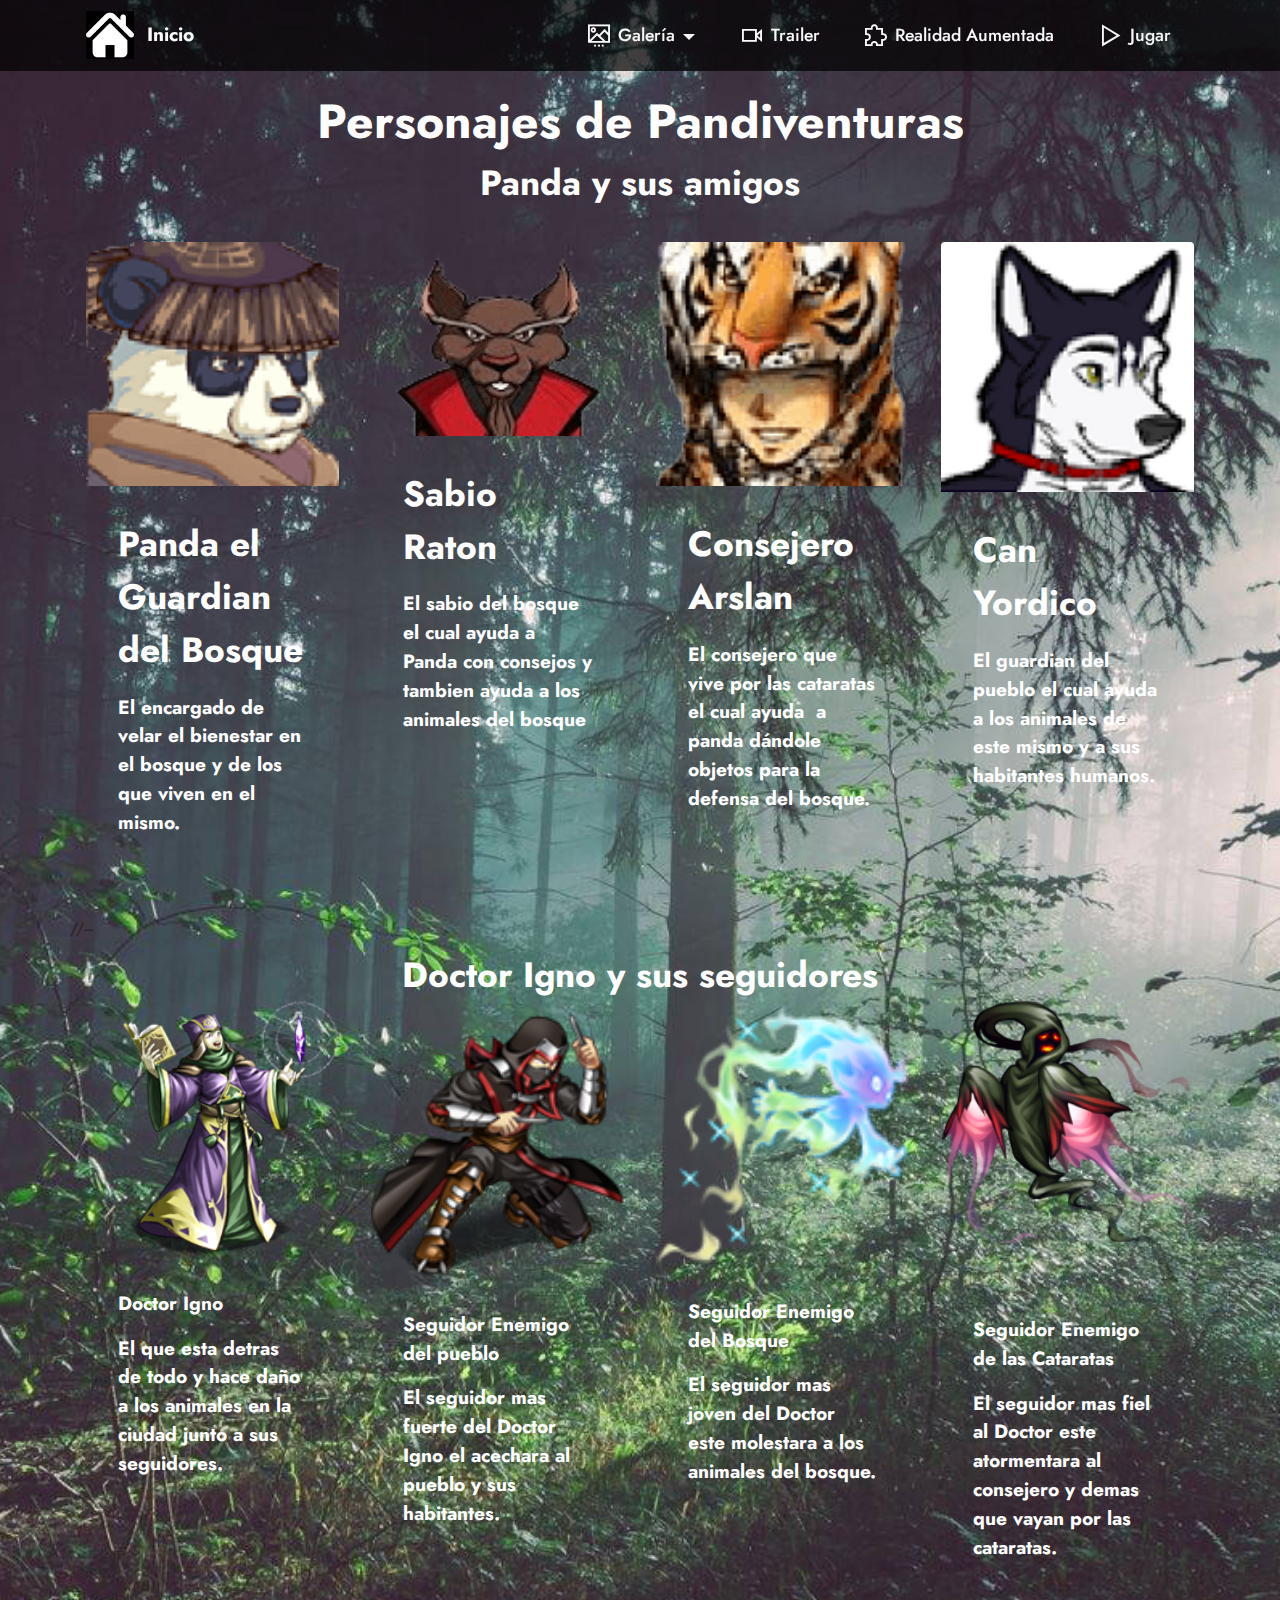
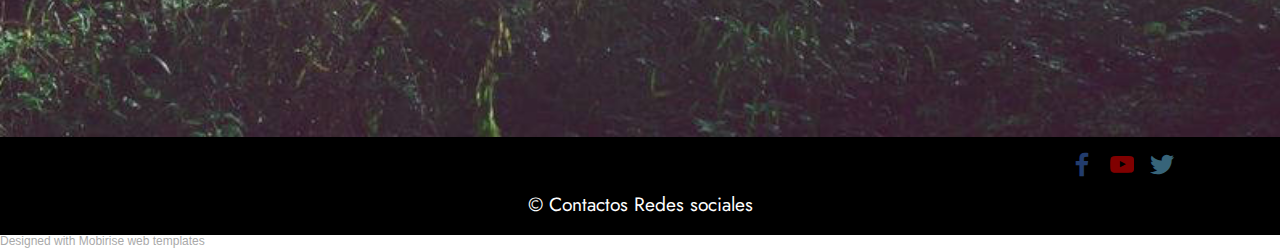
==== page1.html @ aaec90d9 "Add files via upload" ====
<!DOCTYPE html>
<html  >
<head>
  <!-- Site made with Mobirise Website Builder v5.4.1, https://mobirise.com -->
  <meta charset="UTF-8">
  <meta http-equiv="X-UA-Compatible" content="IE=edge">
  <meta name="generator" content="Mobirise v5.4.1, mobirise.com">
  <meta name="viewport" content="width=device-width, initial-scale=1, minimum-scale=1">
  <link rel="shortcut icon" href="assets/images/image-96x96.jpg" type="image/x-icon">
  <meta name="description" content="">
  
  
  <title>Pandiventuras</title>
  <link rel="stylesheet" href="assets/web/assets/mobirise-icons2/mobirise2.css">
  <link rel="stylesheet" href="assets/bootstrap/css/bootstrap.min.css">
  <link rel="stylesheet" href="assets/bootstrap/css/bootstrap-grid.min.css">
  <link rel="stylesheet" href="assets/bootstrap/css/bootstrap-reboot.min.css">
  <link rel="stylesheet" href="assets/dropdown/css/style.css">
  <link rel="stylesheet" href="assets/socicon/css/styles.css">
  <link rel="stylesheet" href="assets/theme/css/style.css">
  <link rel="preload" href="https://fonts.googleapis.com/css?family=Jost:100,200,300,400,500,600,700,800,900,100i,200i,300i,400i,500i,600i,700i,800i,900i&display=swap" as="style" onload="this.onload=null;this.rel='stylesheet'">
  <noscript><link rel="stylesheet" href="https://fonts.googleapis.com/css?family=Jost:100,200,300,400,500,600,700,800,900,100i,200i,300i,400i,500i,600i,700i,800i,900i&display=swap"></noscript>
  <link rel="preload" as="style" href="assets/mobirise/css/mbr-additional.css"><link rel="stylesheet" href="assets/mobirise/css/mbr-additional.css" type="text/css">
  
  
  
  
</head>
<body>
  
  <section data-bs-version="5.1" class="gallery3 cid-sPT4gnPFCT" id="gallery3-10">
    
    
    <div class="container">
        <div class="mbr-section-head">
            <h4 class="mbr-section-title mbr-fonts-style align-center mb-0 display-2">
                <strong>Personajes de Pandiventuras</strong><br></h4>
            <h5 class="mbr-section-subtitle mbr-fonts-style align-center mb-0 mt-2 display-5"><b>Panda y sus amigos</b></h5>
        </div>
        <div class="row mt-4">
            
            <div class="item features-image сol-12 col-md-6 col-lg-3 active">
                <div class="item-wrapper">
                    <div class="item-img">
                        <img src="assets/images/pandar-removebg-preview-120x116.png" alt="" data-slide-to="1" data-bs-slide-to="1">
                    </div>
                    <div class="item-content">
                        <h5 class="item-title mbr-fonts-style display-5">
                            <strong>Panda el Guardian del Bosque</strong></h5>
                        
                        <p class="mbr-text mbr-fonts-style mt-3 display-7"><strong>El encargado de velar el bienestar en el bosque y de los que viven en el mismo.</strong></p>
                    </div>
                    
                </div>
            </div>
            <div class="item features-image сol-12 col-md-6 col-lg-3">
                <div class="item-wrapper">
                    <div class="item-img">
                        <img src="assets/images/images-removebg-preview-125x96.png" alt="" data-slide-to="2" data-bs-slide-to="2">
                    </div>
                    <div class="item-content">
                        <h5 class="item-title mbr-fonts-style display-5"><strong>Sabio Raton</strong></h5>
                        
                        <p class="mbr-text mbr-fonts-style mt-3 display-7"><strong>
                            El sabio del bosque el cual ayuda a Panda con consejos y tambien ayuda a los animales del bosque</strong></p>
                    </div>
                    
                </div>
            </div>
            <div class="item features-image сol-12 col-md-6 col-lg-3">
                <div class="item-wrapper">
                    <div class="item-img">
                        <img src="assets/images/images-2-removebg-preview-removebg-preview-removebg-preview-120x116.png" alt="" title="" data-slide-to="3" data-bs-slide-to="3">
                    </div>
                    <div class="item-content">
                        <h5 class="item-title mbr-fonts-style display-5">
                            <strong>Consejero Arslan</strong></h5>
                        
                        <p class="mbr-text mbr-fonts-style mt-3 display-7"><strong>
                            El consejero que vive por las cataratas el cual ayuda&nbsp; a panda dándole objetos para la defensa del bosque.</strong></p>
                    </div>
                    
                </div>
            </div><div class="item features-image сol-12 col-md-6 col-lg-3">
                <div class="item-wrapper">
                    <div class="item-img">
                        <img src="assets/images/can-120x119.png" data-slide-to="0" data-bs-slide-to="0" alt="">
                    </div>
                    <div class="item-content">
                        <h5 class="item-title mbr-fonts-style display-5">
                            <strong>Can Yordico</strong></h5>
                        
                        <p class="mbr-text mbr-fonts-style mt-3 display-7"><strong>El guardian del pueblo el cual ayuda a los animales de este mismo y a sus habitantes humanos.</strong></p>
                    </div>
                    
                </div>
            </div>
			
			
			//---
			
			<h5 class="mbr-section-subtitle mbr-fonts-style align-center mb-0 mt-2 display-5"><b>Doctor Igno y sus seguidores</b></h5>
			<div class="item features-image сol-12 col-md-6 col-lg-3 active">
                <div class="item-wrapper">
                    <div class="item-img">
                        <img src="assets/images/Fanatic.png" alt="" data-slide-to="1" data-bs-slide-to="1">
                    </div>
                    <div class="item-content">
                        <h5 class="item-title mbr-fonts-style display-7">
                            <strong><b>Doctor Igno</b></strong></h5>
                        
                        <p class="mbr-text mbr-fonts-style mt-3 display-7"><b>El que esta detras de todo y hace daño a los animales en la ciudad junto a sus seguidores.</b></p>
                    </div>
                    
                </div>
            </div>
			<div class="item features-image сol-12 col-md-6 col-lg-3 active">
                <div class="item-wrapper">
                    <div class="item-img">
                        <img src="assets/images/d.png" alt="" data-slide-to="1" data-bs-slide-to="1">
                    </div>
                    <div class="item-content">
                        <h5 class="item-title mbr-fonts-style display-7">
                            <strong><b>Seguidor Enemigo del pueblo</b></strong></h5>
                        
                        <p class="mbr-text mbr-fonts-style mt-3 display-7"><b>El seguidor mas fuerte del Doctor Igno el acechara al pueblo y sus habitantes.</b></p>
                    </div>
                    
                </div>
            </div>
			<div class="item features-image сol-12 col-md-6 col-lg-3 active">
                <div class="item-wrapper">
                    <div class="item-img">
                        <img src="assets/images/Willowisp.png" alt="" data-slide-to="1" data-bs-slide-to="1">
                    </div>
                    <div class="item-content">
                        <h5 class="item-title mbr-fonts-style display-7">
                            <strong>Seguidor Enemigo del Bosque</strong></h5>
                        
                        <p class="mbr-text mbr-fonts-style mt-3 display-7"><b>El seguidor mas joven del Doctor este molestara a los animales del bosque.</b></p>
                    </div>
                    
                </div>
            </div>
			<div class="item features-image сol-12 col-md-6 col-lg-3 active">
                <div class="item-wrapper">
                    <div class="item-img">
                        <img src="assets/images/Ghost.png" alt="" data-slide-to="1" data-bs-slide-to="1">
                    </div>
                    <div class="item-content">
                        <h5 class="item-title mbr-fonts-style display-7">
                            <strong>Seguidor Enemigo de las Cataratas</strong></h5>
                        
                        <p class="mbr-text mbr-fonts-style mt-3 display-7"><b>El seguidor mas fiel al Doctor este atormentara al consejero y demas que vayan por las cataratas.</p>
                    </div>
                    
                </div>
            </div>
        </div>
    </div>
</section>

<section data-bs-version="5.1" class="footer3 cid-s48P1Icc8J" once="footers" id="footer3-y">

    

    

    <div class="container">
        <div class="media-container-row align-center mbr-white">
            
            <div class="row social-row">
                <div class="social-list align-right pb-2">
                    
                    
                    
                    
                    
                    
                <div class="soc-item">
                        <a href="https://www.facebook.com/franzfreddy.laricoluque/" target="_blank">
                            <span class="mbr-iconfont mbr-iconfont-social socicon-facebook socicon" style="color: rgb(68, 121, 217); fill: rgb(68, 121, 217);"></span>
                        </a>
                    </div><div class="soc-item">
                        <a href="https://www.youtube.com/channel/UC-GxKUowed4DfqnTuf-O8RA/videos" target="_blank">
                            <span class="mbr-iconfont mbr-iconfont-social socicon-youtube socicon" style="color: rgb(255, 0, 0); fill: rgb(255, 0, 0);"></span>
                        </a>
                    </div><div class="soc-item">
                        <a href="https://twitter.com/Franzlarico1" target="_blank">
                            <span class="mbr-iconfont mbr-iconfont-social socicon-twitter socicon" style="color: rgb(110, 199, 242); fill: rgb(110, 199, 242);"></span>
                        </a>
                    </div></div>
            </div>
            <div class="row row-copirayt">
                <p class="mbr-text mb-0 mbr-fonts-style mbr-white align-center display-7">
                    © Contactos Redes sociales</p>
            </div>
        </div>
    </div>
</section>

<section data-bs-version="5.1" class="menu menu2 cid-sMTBB9l7pf" once="menu" id="menu2-z">
    
    <nav class="navbar navbar-dropdown navbar-fixed-top navbar-expand-lg">
        <div class="container">
            <div class="navbar-brand">
                <span class="navbar-logo">
                    <a href="index.html">
                        <img src="assets/images/image-96x96.jpg" alt="" style="height: 3rem;">
                    </a>
                </span>
                <span class="navbar-caption-wrap"><a class="navbar-caption text-white text-primary display-7" href="index.html">Inicio</a></span>
            </div>
            <button class="navbar-toggler" type="button" data-toggle="collapse" data-bs-toggle="collapse" data-target="#navbarSupportedContent" data-bs-target="#navbarSupportedContent" aria-controls="navbarNavAltMarkup" aria-expanded="false" aria-label="Toggle navigation">
                <div class="hamburger">
                    <span></span>
                    <span></span>
                    <span></span>
                    <span></span>
                </div>
            </button>
            <div class="collapse navbar-collapse" id="navbarSupportedContent">
                <ul class="navbar-nav nav-dropdown nav-right" data-app-modern-menu="true"><li class="nav-item dropdown"><a class="nav-link link text-white text-primary dropdown-toggle display-4" href="#" data-toggle="dropdown-submenu" data-bs-toggle="dropdown" data-bs-auto-close="outside" aria-expanded="false"><span class="mobi-mbri mobi-mbri-image-slider mbr-iconfont mbr-iconfont-btn"></span>Galería</a><div class="dropdown-menu" aria-labelledby="dropdown-undefined"><a class="text-white text-primary dropdown-item display-4" href="page1.html">Personajes</a><a class="text-white text-primary dropdown-item display-4" href="page4.html">Escenarios</a></div></li><li class="nav-item"><a class="nav-link link text-white text-primary display-4" href="page2.html"><span class="mobi-mbri mobi-mbri-video mbr-iconfont mbr-iconfont-btn"></span>Trailer</a></li><li class="nav-item"><a class="nav-link link text-white text-primary display-4" href="page3.html"><span class="mobi-mbri mobi-mbri-extension mbr-iconfont mbr-iconfont-btn"></span>Realidad Aumentada</a></li><li class="nav-item"><a class="nav-link link text-white text-primary display-4" href="page5.html"><span class="mobi-mbri mobi-mbri-play mbr-iconfont mbr-iconfont-btn"></span>Jugar</a></li></ul>
                
                
            </div>
        </div>
    </nav>
</section><section style="background-color: #fff; font-family: -apple-system, BlinkMacSystemFont, 'Segoe UI', 'Roboto', 'Helvetica Neue', Arial, sans-serif; color:#aaa; font-size:12px; padding: 0; align-items: center; display: flex;"><p style="flex: 0 0 auto; margin:0; padding-right:1rem;">Designed with <a href="https://mobirise.site/b" style="color:#aaa;">Mobirise</a> web templates</p></section><script src="assets/bootstrap/js/bootstrap.bundle.min.js"></script>  <script src="assets/smoothscroll/smooth-scroll.js"></script>  <script src="assets/ytplayer/index.js"></script>  <script src="assets/dropdown/js/navbar-dropdown.js"></script>  <script src="assets/theme/js/script.js"></script>  
  
  
</body>
</html>
---- assets/web/assets/mobirise-icons2/mobirise2.css ----
@font-face {
  font-family: 'Moririse2';
  font-display: swap;
  src:  url('mobirise2.eot?f2bix4');
  src:  url('mobirise2.eot?f2bix4#iefix') format('embedded-opentype'),
    url('mobirise2.ttf?f2bix4') format('truetype'),
    url('mobirise2.woff?f2bix4') format('woff'),
    url('mobirise2.svg?f2bix4#mobirise2') format('svg');
  font-weight: normal;
  font-style: normal;
}

[class^="mobi-"], [class*=" mobi-"] {
  /* use !important to prevent issues with browser extensions that change fonts */
  font-family: 'Moririse2' !important;
  speak: none;
  font-style: normal;
  font-weight: normal;
  font-variant: normal;
  text-transform: none;
  line-height: 1;

  /* Better Font Rendering =========== */
  -webkit-font-smoothing: antialiased;
  -moz-osx-font-smoothing: grayscale;
}

.mobi-mbri-add-submenu:before {
  content: "\e900";
}
.mobi-mbri-alert:before {
  content: "\e901";
}
.mobi-mbri-align-center:before {
  content: "\e902";
}
.mobi-mbri-align-justify:before {
  content: "\e903";
}
.mobi-mbri-align-left:before {
  content: "\e904";
}
.mobi-mbri-align-right:before {
  content: "\e905";
}
.mobi-mbri-android:before {
  content: "\e906";
}
.mobi-mbri-apple:before {
  content: "\e907";
}
.mobi-mbri-arrow-down:before {
  content: "\e908";
}
.mobi-mbri-arrow-next:before {
  content: "\e909";
}
.mobi-mbri-arrow-prev:before {
  content: "\e90a";
}
.mobi-mbri-arrow-up:before {
  content: "\e90b";
}
.mobi-mbri-bold:before {
  content: "\e90c";
}
.mobi-mbri-bookmark:before {
  content: "\e90d";
}
.mobi-mbri-bootstrap:before {
  content: "\e90e";
}
.mobi-mbri-briefcase:before {
  content: "\e90f";
}
.mobi-mbri-browse:before {
  content: "\e910";
}
.mobi-mbri-bulleted-list:before {
  content: "\e911";
}
.mobi-mbri-calendar:before {
  content: "\e912";
}
.mobi-mbri-camera:before {
  content: "\e913";
}
.mobi-mbri-cart-add:before {
  content: "\e914";
}
.mobi-mbri-cart-full:before {
  content: "\e915";
}
.mobi-mbri-cash:before {
  content: "\e916";
}
.mobi-mbri-change-style:before {
  content: "\e917";
}
.mobi-mbri-chat:before {
  content: "\e918";
}
.mobi-mbri-clock:before {
  content: "\e919";
}
.mobi-mbri-close:before {
  content: "\e91a";
}
.mobi-mbri-cloud:before {
  content: "\e91b";
}
.mobi-mbri-code:before {
  content: "\e91c";
}
.mobi-mbri-contact-form:before {
  content: "\e91d";
}
.mobi-mbri-credit-card:before {
  content: "\e91e";
}
.mobi-mbri-cursor-click:before {
  content: "\e91f";
}
.mobi-mbri-cust-feedback:before {
  content: "\e920";
}
.mobi-mbri-database:before {
  content: "\e921";
}
.mobi-mbri-delivery:before {
  content: "\e922";
}
.mobi-mbri-desktop:before {
  content: "\e923";
}
.mobi-mbri-devices:before {
  content: "\e924";
}
.mobi-mbri-down:before {
  content: "\e925";
}
.mobi-mbri-download-2:before {
  content: "\e926";
}
.mobi-mbri-download:before {
  content: "\e927";
}
.mobi-mbri-drag-n-drop-2:before {
  content: "\e928";
}
.mobi-mbri-drag-n-drop:before {
  content: "\e929";
}
.mobi-mbri-edit-2:before {
  content: "\e92a";
}
.mobi-mbri-edit:before {
  content: "\e92b";
}
.mobi-mbri-error:before {
  content: "\e92c";
}
.mobi-mbri-extension:before {
  content: "\e92d";
}
.mobi-mbri-features:before {
  content: "\e92e";
}
.mobi-mbri-file:before {
  content: "\e92f";
}
.mobi-mbri-flag:before {
  content: "\e930";
}
.mobi-mbri-folder:before {
  content: "\e931";
}
.mobi-mbri-gift:before {
  content: "\e932";
}
.mobi-mbri-github:before {
  content: "\e933";
}
.mobi-mbri-globe-2:before {
  content: "\e934";
}
.mobi-mbri-globe:before {
  content: "\e935";
}
.mobi-mbri-growing-chart:before {
  content: "\e936";
}
.mobi-mbri-hearth:before {
  content: "\e937";
}
.mobi-mbri-help:before {
  content: "\e938";
}
.mobi-mbri-home:before {
  content: "\e939";
}
.mobi-mbri-hot-cup:before {
  content: "\e93a";
}
.mobi-mbri-idea:before {
  content: "\e93b";
}
.mobi-mbri-image-gallery:before {
  content: "\e93c";
}
.mobi-mbri-image-slider:before {
  content: "\e93d";
}
.mobi-mbri-info:before {
  content: "\e93e";
}
.mobi-mbri-italic:before {
  content: "\e93f";
}
.mobi-mbri-key:before {
  content: "\e940";
}
.mobi-mbri-laptop:before {
  content: "\e941";
}
.mobi-mbri-layers:before {
  content: "\e942";
}
.mobi-mbri-left-right:before {
  content: "\e943";
}
.mobi-mbri-left:before {
  content: "\e944";
}
.mobi-mbri-letter:before {
  content: "\e945";
}
.mobi-mbri-like:before {
  content: "\e946";
}
.mobi-mbri-link:before {
  content: "\e947";
}
.mobi-mbri-lock:before {
  content: "\e948";
}
.mobi-mbri-login:before {
  content: "\e949";
}
.mobi-mbri-logout:before {
  content: "\e94a";
}
.mobi-mbri-magic-stick:before {
  content: "\e94b";
}
.mobi-mbri-map-pin:before {
  content: "\e94c";
}
.mobi-mbri-menu:before {
  content: "\e94d";
}
.mobi-mbri-mobile-2:before {
  content: "\e94e";
}
.mobi-mbri-mobile-horizontal:before {
  content: "\e94f";
}
.mobi-mbri-mobile:before {
  content: "\e950";
}
.mobi-mbri-mobirise:before {
  content: "\e951";
}
.mobi-mbri-more-horizontal:before {
  content: "\e952";
}
.mobi-mbri-more-vertical:before {
  content: "\e953";
}
.mobi-mbri-music:before {
  content: "\e954";
}
.mobi-mbri-new-file:before {
  content: "\e955";
}
.mobi-mbri-numbered-list:before {
  content: "\e956";
}
.mobi-mbri-opened-folder:before {
  content: "\e957";
}
.mobi-mbri-pages:before {
  content: "\e958";
}
.mobi-mbri-paper-plane:before {
  content: "\e959";
}
.mobi-mbri-paperclip:before {
  content: "\e95a";
}
.mobi-mbri-phone:before {
  content: "\e95b";
}
.mobi-mbri-photo:before {
  content: "\e95c";
}
.mobi-mbri-photos:before {
  content: "\e95d";
}
.mobi-mbri-pin:before {
  content: "\e95e";
}
.mobi-mbri-play:before {
  content: "\e95f";
}
.mobi-mbri-plus:before {
  content: "\e960";
}
.mobi-mbri-preview:before {
  content: "\e961";
}
.mobi-mbri-print:before {
  content: "\e962";
}
.mobi-mbri-protect:before {
  content: "\e963";
}
.mobi-mbri-question:before {
  content: "\e964";
}
.mobi-mbri-quote-left:before {
  content: "\e965";
}
.mobi-mbri-quote-right:before {
  content: "\e966";
}
.mobi-mbri-redo:before {
  content: "\e967";
}
.mobi-mbri-refresh:before {
  content: "\e968";
}
.mobi-mbri-responsive-2:before {
  content: "\e969";
}
.mobi-mbri-responsive:before {
  content: "\e96a";
}
.mobi-mbri-right:before {
  content: "\e96b";
}
.mobi-mbri-rocket:before {
  content: "\e96c";
}
.mobi-mbri-sad-face:before {
  content: "\e96d";
}
.mobi-mbri-sale:before {
  content: "\e96e";
}
.mobi-mbri-save:before {
  content: "\e96f";
}
.mobi-mbri-search:before {
  content: "\e970";
}
.mobi-mbri-setting-2:before {
  content: "\e971";
}
.mobi-mbri-setting-3:before {
  content: "\e972";
}
.mobi-mbri-setting:before {
  content: "\e973";
}
.mobi-mbri-share:before {
  content: "\e974";
}
.mobi-mbri-shopping-bag:before {
  content: "\e975";
}
.mobi-mbri-shopping-basket:before {
  content: "\e976";
}
.mobi-mbri-shopping-cart:before {
  content: "\e977";
}
.mobi-mbri-sites:before {
  content: "\e978";
}
.mobi-mbri-smile-face:before {
  content: "\e979";
}
.mobi-mbri-speed:before {
  content: "\e97a";
}
.mobi-mbri-star:before {
  content: "\e97b";
}
.mobi-mbri-success:before {
  content: "\e97c";
}
.mobi-mbri-sun:before {
  content: "\e97d";
}
.mobi-mbri-sun2:before {
  content: "\e97e";
}
.mobi-mbri-tablet-vertical:before {
  content: "\e97f";
}
.mobi-mbri-tablet:before {
  content: "\e980";
}
.mobi-mbri-target:before {
  content: "\e981";
}
.mobi-mbri-timer:before {
  content: "\e982";
}
.mobi-mbri-to-ftp:before {
  content: "\e983";
}
.mobi-mbri-to-local-drive:before {
  content: "\e984";
}
.mobi-mbri-touch-swipe:before {
  content: "\e985";
}
.mobi-mbri-touch:before {
  content: "\e986";
}
.mobi-mbri-trash:before {
  content: "\e987";
}
.mobi-mbri-underline:before {
  content: "\e988";
}
.mobi-mbri-undo:before {
  content: "\e989";
}
.mobi-mbri-unlink:before {
  content: "\e98a";
}
.mobi-mbri-unlock:before {
  content: "\e98b";
}
.mobi-mbri-up-down:before {
  content: "\e98c";
}
.mobi-mbri-up:before {
  content: "\e98d";
}
.mobi-mbri-update:before {
  content: "\e98e";
}
.mobi-mbri-upload-2:before {
  content: "\e98f";
}
.mobi-mbri-upload:before {
  content: "\e990";
}
.mobi-mbri-user-2:before {
  content: "\e991";
}
.mobi-mbri-user:before {
  content: "\e992";
}
.mobi-mbri-users:before {
  content: "\e993";
}
.mobi-mbri-video-play:before {
  content: "\e994";
}
.mobi-mbri-video:before {
  content: "\e995";
}
.mobi-mbri-watch:before {
  content: "\e996";
}
.mobi-mbri-website-theme-2:before {
  content: "\e997";
}
.mobi-mbri-website-theme:before {
  content: "\e998";
}
.mobi-mbri-wifi:before {
  content: "\e999";
}
.mobi-mbri-windows:before {
  content: "\e99a";
}
.mobi-mbri-zoom-in:before {
  content: "\e99b";
}
.mobi-mbri-zoom-out:before {
  content: "\e99c";
}
---- assets/dropdown/css/style.css ----
.navbar-dropdown {
  left: 0;
  padding: 0;
  position: absolute;
  right: 0;
  top: 0;
  transition: all 0.45s ease;
  z-index: 1030;
  background: #282828; }
  .navbar-dropdown .navbar-logo {
    margin-right: 0.8rem;
    transition: margin 0.3s ease-in-out;
    vertical-align: middle; }
    .navbar-dropdown .navbar-logo img {
      height: 3.125rem;
      transition: all 0.3s ease-in-out; }
    .navbar-dropdown .navbar-logo.mbr-iconfont {
      font-size: 3.125rem;
      line-height: 3.125rem; }
  .navbar-dropdown .navbar-caption {
    font-weight: 700;
    white-space: normal;
    vertical-align: -4px;
    line-height: 3.125rem !important; }
    .navbar-dropdown .navbar-caption, .navbar-dropdown .navbar-caption:hover {
      color: inherit;
      text-decoration: none; }
  .navbar-dropdown .mbr-iconfont + .navbar-caption {
    vertical-align: -1px; }
  .navbar-dropdown.navbar-fixed-top {
    position: fixed; }
  .navbar-dropdown .navbar-brand span {
    vertical-align: -4px; }
  .navbar-dropdown.bg-color.transparent {
    background: none; }
  .navbar-dropdown.navbar-short .navbar-brand {
    padding: 0.625rem 0; }
    .navbar-dropdown.navbar-short .navbar-brand span {
      vertical-align: -1px; }
  .navbar-dropdown.navbar-short .navbar-caption {
    line-height: 2.375rem !important;
    vertical-align: -2px; }
  .navbar-dropdown.navbar-short .navbar-logo {
    margin-right: 0.5rem; }
    .navbar-dropdown.navbar-short .navbar-logo img {
      height: 2.375rem; }
    .navbar-dropdown.navbar-short .navbar-logo.mbr-iconfont {
      font-size: 2.375rem;
      line-height: 2.375rem; }
  .navbar-dropdown.navbar-short .mbr-table-cell {
    height: 3.625rem; }
  .navbar-dropdown .navbar-close {
    left: 0.6875rem;
    position: fixed;
    top: 0.75rem;
    z-index: 1000; }
  .navbar-dropdown .hamburger-icon {
    content: "";
    display: inline-block;
    vertical-align: middle;
    width: 16px;
    -webkit-box-shadow: 0 -6px 0 1px #282828,0 0 0 1px #282828,0 6px 0 1px #282828;
    -moz-box-shadow: 0 -6px 0 1px #282828,0 0 0 1px #282828,0 6px 0 1px #282828;
    box-shadow: 0 -6px 0 1px #282828,0 0 0 1px #282828,0 6px 0 1px #282828; }

.dropdown-menu .dropdown-toggle[data-toggle="dropdown-submenu"]::after {
  border-bottom: 0.35em solid transparent;
  border-left: 0.35em solid;
  border-right: 0;
  border-top: 0.35em solid transparent;
  margin-left: 0.3rem; }

.dropdown-menu .dropdown-item:focus {
  outline: 0; }

.nav-dropdown {
  font-size: 0.75rem;
  font-weight: 500;
  height: auto !important; }
  .nav-dropdown .nav-btn {
    padding-left: 1rem; }
  .nav-dropdown .link {
    margin: .667em 1.667em;
    font-weight: 500;
    padding: 0;
    transition: color .2s ease-in-out; }
    .nav-dropdown .link.dropdown-toggle {
      margin-right: 2.583em; }
      .nav-dropdown .link.dropdown-toggle::after {
        margin-left: .25rem;
        border-top: 0.35em solid;
        border-right: 0.35em solid transparent;
        border-left: 0.35em solid transparent;
        border-bottom: 0; }
      .nav-dropdown .link.dropdown-toggle[aria-expanded="true"] {
        margin: 0;
        padding: 0.667em 3.263em  0.667em 1.667em; }
  .nav-dropdown .link::after,
  .nav-dropdown .dropdown-item::after {
    color: inherit; }
  .nav-dropdown .btn {
    font-size: 0.75rem;
    font-weight: 700;
    letter-spacing: 0;
    margin-bottom: 0;
    padding-left: 1.25rem;
    padding-right: 1.25rem; }
  .nav-dropdown .dropdown-menu {
    border-radius: 0;
    border: 0;
    left: 0;
    margin: 0;
    padding-bottom: 1.25rem;
    padding-top: 1.25rem;
    position: relative; }
  .nav-dropdown .dropdown-submenu {
    margin-left: 0.125rem;
    top: 0; }
  .nav-dropdown .dropdown-item {
    font-weight: 500;
    line-height: 2;
    padding: 0.3846em 4.615em 0.3846em 1.5385em;
    position: relative;
    transition: color .2s ease-in-out, background-color .2s ease-in-out; }
    .nav-dropdown .dropdown-item::after {
      margin-top: -0.3077em;
      position: absolute;
      right: 1.1538em;
      top: 50%; }
    .nav-dropdown .dropdown-item:focus, .nav-dropdown .dropdown-item:hover {
      background: none; }

@media (max-width: 767px) {
  .nav-dropdown.navbar-toggleable-sm {
    bottom: 0;
    display: none;
    left: 0;
    overflow-x: hidden;
    position: fixed;
    top: 0;
    transform: translateX(-100%);
    -ms-transform: translateX(-100%);
    -webkit-transform: translateX(-100%);
    width: 18.75rem;
    z-index: 999; } }
.nav-dropdown.navbar-toggleable-xl {
  bottom: 0;
  display: none;
  left: 0;
  overflow-x: hidden;
  position: fixed;
  top: 0;
  transform: translateX(-100%);
  -ms-transform: translateX(-100%);
  -webkit-transform: translateX(-100%);
  width: 18.75rem;
  z-index: 999; }

.nav-dropdown-sm {
  display: block !important;
  overflow-x: hidden;
  overflow: auto;
  padding-top: 3.875rem; }
  .nav-dropdown-sm::after {
    content: "";
    display: block;
    height: 3rem;
    width: 100%; }
  .nav-dropdown-sm.collapse.in ~ .navbar-close {
    display: block !important; }
  .nav-dropdown-sm.collapsing, .nav-dropdown-sm.collapse.in {
    transform: translateX(0);
    -ms-transform: translateX(0);
    -webkit-transform: translateX(0);
    transition: all 0.25s ease-out;
    -webkit-transition: all 0.25s ease-out;
    background: #282828; }
  .nav-dropdown-sm.collapsing[aria-expanded="false"] {
    transform: translateX(-100%);
    -ms-transform: translateX(-100%);
    -webkit-transform: translateX(-100%); }
  .nav-dropdown-sm .nav-item {
    display: block;
    margin-left: 0 !important;
    padding-left: 0; }
  .nav-dropdown-sm .link,
  .nav-dropdown-sm .dropdown-item {
    border-top: 1px dotted rgba(255, 255, 255, 0.1);
    font-size: 0.8125rem;
    line-height: 1.6;
    margin: 0 !important;
    padding: 0.875rem 2.4rem 0.875rem 1.5625rem !important;
    position: relative;
    white-space: normal; }
    .nav-dropdown-sm .link:focus, .nav-dropdown-sm .link:hover,
    .nav-dropdown-sm .dropdown-item:focus,
    .nav-dropdown-sm .dropdown-item:hover {
      background: rgba(0, 0, 0, 0.2) !important;
      color: #c0a375; }
  .nav-dropdown-sm .nav-btn {
    position: relative;
    padding: 1.5625rem 1.5625rem 0 1.5625rem; }
    .nav-dropdown-sm .nav-btn::before {
      border-top: 1px dotted rgba(255, 255, 255, 0.1);
      content: "";
      left: 0;
      position: absolute;
      top: 0;
      width: 100%; }
    .nav-dropdown-sm .nav-btn + .nav-btn {
      padding-top: 0.625rem; }
      .nav-dropdown-sm .nav-btn + .nav-btn::before {
        display: none; }
  .nav-dropdown-sm .btn {
    padding: 0.625rem 0; }
  .nav-dropdown-sm .dropdown-toggle[data-toggle="dropdown-submenu"]::after {
    margin-left: .25rem;
    border-top: 0.35em solid;
    border-right: 0.35em solid transparent;
    border-left: 0.35em solid transparent;
    border-bottom: 0; }
  .nav-dropdown-sm .dropdown-toggle[data-toggle="dropdown-submenu"][aria-expanded="true"]::after {
    border-top: 0;
    border-right: 0.35em solid transparent;
    border-left: 0.35em solid transparent;
    border-bottom: 0.35em solid; }
  .nav-dropdown-sm .dropdown-menu {
    margin: 0;
    padding: 0;
    position: relative;
    top: 0;
    left: 0;
    width: 100%;
    border: 0;
    float: none;
    border-radius: 0;
    background: none; }
  .nav-dropdown-sm .dropdown-submenu {
    left: 100%;
    margin-left: 0.125rem;
    margin-top: -1.25rem;
    top: 0; }

.navbar-toggleable-sm .nav-dropdown .dropdown-menu {
  position: absolute; }

.navbar-toggleable-sm .nav-dropdown .dropdown-submenu {
  left: 100%;
  margin-left: 0.125rem;
  margin-top: -1.25rem;
  top: 0; }

.navbar-toggleable-sm.opened .nav-dropdown .dropdown-menu {
  position: relative; }

.navbar-toggleable-sm.opened .nav-dropdown .dropdown-submenu {
  left: 0;
  margin-left: 00rem;
  margin-top: 0rem;
  top: 0; }

.is-builder .nav-dropdown.collapsing {
  transition: none !important; }
---- assets/socicon/css/styles.css ----
@charset "UTF-8";

@font-face {
  font-family: 'Socicon';
  src:  url('../fonts/socicon.eot');
  src:  url('../fonts/socicon.eot?#iefix') format('embedded-opentype'),
    url('../fonts/socicon.woff2') format('woff2'),
    url('../fonts/socicon.ttf') format('truetype'),
    url('../fonts/socicon.woff') format('woff'),
    url('../fonts/socicon.svg#socicon') format('svg');
  font-weight: normal;
  font-style: normal;
  font-display: swap;
}

[data-icon]:before {
  font-family: "socicon" !important;
  content: attr(data-icon);
  font-style: normal !important;
  font-weight: normal !important;
  font-variant: normal !important;
  text-transform: none !important;
  speak: none;
  line-height: 1;
  -webkit-font-smoothing: antialiased;
  -moz-osx-font-smoothing: grayscale;
}

[class^="socicon-"], [class*=" socicon-"] {
  /* use !important to prevent issues with browser extensions that change fonts */
  font-family: 'Socicon' !important;
  speak: none;
  font-style: normal;
  font-weight: normal;
  font-variant: normal;
  text-transform: none;
  line-height: 1;

  /* Better Font Rendering =========== */
  -webkit-font-smoothing: antialiased;
  -moz-osx-font-smoothing: grayscale;
}

.socicon-eitaa:before {
  content: "\e97c";
}
.socicon-soroush:before {
  content: "\e97d";
}
.socicon-bale:before {
  content: "\e97e";
}
.socicon-zazzle:before {
  content: "\e97b";
}
.socicon-society6:before {
  content: "\e97a";
}
.socicon-redbubble:before {
  content: "\e979";
}
.socicon-avvo:before {
  content: "\e978";
}
.socicon-stitcher:before {
  content: "\e977";
}
.socicon-googlehangouts:before {
  content: "\e974";
}
.socicon-dlive:before {
  content: "\e975";
}
.socicon-vsco:before {
  content: "\e976";
}
.socicon-flipboard:before {
  content: "\e973";
}
.socicon-ubuntu:before {
  content: "\e958";
}
.socicon-artstation:before {
  content: "\e959";
}
.socicon-invision:before {
  content: "\e95a";
}
.socicon-torial:before {
  content: "\e95b";
}
.socicon-collectorz:before {
  content: "\e95c";
}
.socicon-seenthis:before {
  content: "\e95d";
}
.socicon-googleplaymusic:before {
  content: "\e95e";
}
.socicon-debian:before {
  content: "\e95f";
}
.socicon-filmfreeway:before {
  content: "\e960";
}
.socicon-gnome:before {
  content: "\e961";
}
.socicon-itchio:before {
  content: "\e962";
}
.socicon-jamendo:before {
  content: "\e963";
}
.socicon-mix:before {
  content: "\e964";
}
.socicon-sharepoint:before {
  content: "\e965";
}
.socicon-tinder:before {
  content: "\e966";
}
.socicon-windguru:before {
  content: "\e967";
}
.socicon-cdbaby:before {
  content: "\e968";
}
.socicon-elementaryos:before {
  content: "\e969";
}
.socicon-stage32:before {
  content: "\e96a";
}
.socicon-tiktok:before {
  content: "\e96b";
}
.socicon-gitter:before {
  content: "\e96c";
}
.socicon-letterboxd:before {
  content: "\e96d";
}
.socicon-threema:before {
  content: "\e96e";
}
.socicon-splice:before {
  content: "\e96f";
}
.socicon-metapop:before {
  content: "\e970";
}
.socicon-naver:before {
  content: "\e971";
}
.socicon-remote:before {
  content: "\e972";
}
.socicon-internet:before {
  content: "\e957";
}
.socicon-moddb:before {
  content: "\e94b";
}
.socicon-indiedb:before {
  content: "\e94c";
}
.socicon-traxsource:before {
  content: "\e94d";
}
.socicon-gamefor:before {
  content: "\e94e";
}
.socicon-pixiv:before {
  content: "\e94f";
}
.socicon-myanimelist:before {
  content: "\e950";
}
.socicon-blackberry:before {
  content: "\e951";
}
.socicon-wickr:before {
  content: "\e952";
}
.socicon-spip:before {
  content: "\e953";
}
.socicon-napster:before {
  content: "\e954";
}
.socicon-beatport:before {
  content: "\e955";
}
.socicon-hackerone:before {
  content: "\e956";
}
.socicon-hackernews:before {
  content: "\e946";
}
.socicon-smashwords:before {
  content: "\e947";
}
.socicon-kobo:before {
  content: "\e948";
}
.socicon-bookbub:before {
  content: "\e949";
}
.socicon-mailru:before {
  content: "\e94a";
}
.socicon-gitlab:before {
  content: "\e945";
}
.socicon-instructables:before {
  content: "\e944";
}
.socicon-portfolio:before {
  content: "\e943";
}
.socicon-codered:before {
  content: "\e940";
}
.socicon-origin:before {
  content: "\e941";
}
.socicon-nextdoor:before {
  content: "\e942";
}
.socicon-udemy:before {
  content: "\e93f";
}
.socicon-livemaster:before {
  content: "\e93e";
}
.socicon-crunchbase:before {
  content: "\e93b";
}
.socicon-homefy:before {
  content: "\e93c";
}
.socicon-calendly:before {
  content: "\e93d";
}
.socicon-realtor:before {
  content: "\e90f";
}
.socicon-tidal:before {
  content: "\e910";
}
.socicon-qobuz:before {
  content: "\e911";
}
.socicon-natgeo:before {
  content: "\e912";
}
.socicon-mastodon:before {
  content: "\e913";
}
.socicon-unsplash:before {
  content: "\e914";
}
.socicon-homeadvisor:before {
  content: "\e915";
}
.socicon-angieslist:before {
  content: "\e916";
}
.socicon-codepen:before {
  content: "\e917";
}
.socicon-slack:before {
  content: "\e918";
}
.socicon-openaigym:before {
  content: "\e919";
}
.socicon-logmein:before {
  content: "\e91a";
}
.socicon-fiverr:before {
  content: "\e91b";
}
.socicon-gotomeeting:before {
  content: "\e91c";
}
.socicon-aliexpress:before {
  content: "\e91d";
}
.socicon-guru:before {
  content: "\e91e";
}
.socicon-appstore:before {
  content: "\e91f";
}
.socicon-homes:before {
  content: "\e920";
}
.socicon-zoom:before {
  content: "\e921";
}
.socicon-alibaba:before {
  content: "\e922";
}
.socicon-craigslist:before {
  content: "\e923";
}
.socicon-wix:before {
  content: "\e924";
}
.socicon-redfin:before {
  content: "\e925";
}
.socicon-googlecalendar:before {
  content: "\e926";
}
.socicon-shopify:before {
  content: "\e927";
}
.socicon-freelancer:before {
  content: "\e928";
}
.socicon-seedrs:before {
  content: "\e929";
}
.socicon-bing:before {
  content: "\e92a";
}
.socicon-doodle:before {
  content: "\e92b";
}
.socicon-bonanza:before {
  content: "\e92c";
}
.socicon-squarespace:before {
  content: "\e92d";
}
.socicon-toptal:before {
  content: "\e92e";
}
.socicon-gust:before {
  content: "\e92f";
}
.socicon-ask:before {
  content: "\e930";
}
.socicon-trulia:before {
  content: "\e931";
}
.socicon-loomly:before {
  content: "\e932";
}
.socicon-ghost:before {
  content: "\e933";
}
.socicon-upwork:before {
  content: "\e934";
}
.socicon-fundable:before {
  content: "\e935";
}
.socicon-booking:before {
  content: "\e936";
}
.socicon-googlemaps:before {
  content: "\e937";
}
.socicon-zillow:before {
  content: "\e938";
}
.socicon-niconico:before {
  content: "\e939";
}
.socicon-toneden:before {
  content: "\e93a";
}
.socicon-augment:before {
  content: "\e908";
}
.socicon-bitbucket:before {
  content: "\e909";
}
.socicon-fyuse:before {
  content: "\e90a";
}
.socicon-yt-gaming:before {
  content: "\e90b";
}
.socicon-sketchfab:before {
  content: "\e90c";
}
.socicon-mobcrush:before {
  content: "\e90d";
}
.socicon-microsoft:before {
  content: "\e90e";
}
.socicon-pandora:before {
  content: "\e907";
}
.socicon-messenger:before {
  content: "\e906";
}
.socicon-gamewisp:before {
  content: "\e905";
}
.socicon-bloglovin:before {
  content: "\e904";
}
.socicon-tunein:before {
  content: "\e903";
}
.socicon-gamejolt:before {
  content: "\e901";
}
.socicon-trello:before {
  content: "\e902";
}
.socicon-spreadshirt:before {
  content: "\e900";
}
.socicon-500px:before {
  content: "\e000";
}
.socicon-8tracks:before {
  content: "\e001";
}
.socicon-airbnb:before {
  content: "\e002";
}
.socicon-alliance:before {
  content: "\e003";
}
.socicon-amazon:before {
  content: "\e004";
}
.socicon-amplement:before {
  content: "\e005";
}
.socicon-android:before {
  content: "\e006";
}
.socicon-angellist:before {
  content: "\e007";
}
.socicon-apple:before {
  content: "\e008";
}
.socicon-appnet:before {
  content: "\e009";
}
.socicon-baidu:before {
  content: "\e00a";
}
.socicon-bandcamp:before {
  content: "\e00b";
}
.socicon-battlenet:before {
  content: "\e00c";
}
.socicon-mixer:before {
  content: "\e00d";
}
.socicon-bebee:before {
  content: "\e00e";
}
.socicon-bebo:before {
  content: "\e00f";
}
.socicon-behance:before {
  content: "\e010";
}
.socicon-blizzard:before {
  content: "\e011";
}
.socicon-blogger:before {
  content: "\e012";
}
.socicon-buffer:before {
  content: "\e013";
}
.socicon-chrome:before {
  content: "\e014";
}
.socicon-coderwall:before {
  content: "\e015";
}
.socicon-curse:before {
  content: "\e016";
}
.socicon-dailymotion:before {
  content: "\e017";
}
.socicon-deezer:before {
  content: "\e018";
}
.socicon-delicious:before {
  content: "\e019";
}
.socicon-deviantart:before {
  content: "\e01a";
}
.socicon-diablo:before {
  content: "\e01b";
}
.socicon-digg:before {
  content: "\e01c";
}
.socicon-discord:before {
  content: "\e01d";
}
.socicon-disqus:before {
  content: "\e01e";
}
.socicon-douban:before {
  content: "\e01f";
}
.socicon-draugiem:before {
  content: "\e020";
}
.socicon-dribbble:before {
  content: "\e021";
}
.socicon-drupal:before {
  content: "\e022";
}
.socicon-ebay:before {
  content: "\e023";
}
.socicon-ello:before {
  content: "\e024";
}
.socicon-endomodo:before {
  content: "\e025";
}
.socicon-envato:before {
  content: "\e026";
}
.socicon-etsy:before {
  content: "\e027";
}
.socicon-facebook:before {
  content: "\e028";
}
.socicon-feedburner:before {
  content: "\e029";
}
.socicon-filmweb:before {
  content: "\e02a";
}
.socicon-firefox:before {
  content: "\e02b";
}
.socicon-flattr:before {
  content: "\e02c";
}
.socicon-flickr:before {
  content: "\e02d";
}
.socicon-formulr:before {
  content: "\e02e";
}
.socicon-forrst:before {
  content: "\e02f";
}
.socicon-foursquare:before {
  content: "\e030";
}
.socicon-friendfeed:before {
  content: "\e031";
}
.socicon-github:before {
  content: "\e032";
}
.socicon-goodreads:before {
  content: "\e033";
}
.socicon-google:before {
  content: "\e034";
}
.socicon-googlescholar:before {
  content: "\e035";
}
.socicon-googlegroups:before {
  content: "\e036";
}
.socicon-googlephotos:before {
  content: "\e037";
}
.socicon-googleplus:before {
  content: "\e038";
}
.socicon-grooveshark:before {
  content: "\e039";
}
.socicon-hackerrank:before {
  content: "\e03a";
}
.socicon-hearthstone:before {
  content: "\e03b";
}
.socicon-hellocoton:before {
  content: "\e03c";
}
.socicon-heroes:before {
  content: "\e03d";
}
.socicon-smashcast:before {
  content: "\e03e";
}
.socicon-horde:before {
  content: "\e03f";
}
.socicon-houzz:before {
  content: "\e040";
}
.socicon-icq:before {
  content: "\e041";
}
.socicon-identica:before {
  content: "\e042";
}
.socicon-imdb:before {
  content: "\e043";
}
.socicon-instagram:before {
  content: "\e044";
}
.socicon-issuu:before {
  content: "\e045";
}
.socicon-istock:before {
  content: "\e046";
}
.socicon-itunes:before {
  content: "\e047";
}
.socicon-keybase:before {
  content: "\e048";
}
.socicon-lanyrd:before {
  content: "\e049";
}
.socicon-lastfm:before {
  content: "\e04a";
}
.socicon-line:before {
  content: "\e04b";
}
.socicon-linkedin:before {
  content: "\e04c";
}
.socicon-livejournal:before {
  content: "\e04d";
}
.socicon-lyft:before {
  content: "\e04e";
}
.socicon-macos:before {
  content: "\e04f";
}
.socicon-mail:before {
  content: "\e050";
}
.socicon-medium:before {
  content: "\e051";
}
.socicon-meetup:before {
  content: "\e052";
}
.socicon-mixcloud:before {
  content: "\e053";
}
.socicon-modelmayhem:before {
  content: "\e054";
}
.socicon-mumble:before {
  content: "\e055";
}
.socicon-myspace:before {
  content: "\e056";
}
.socicon-newsvine:before {
  content: "\e057";
}
.socicon-nintendo:before {
  content: "\e058";
}
.socicon-npm:before {
  content: "\e059";
}
.socicon-odnoklassniki:before {
  content: "\e05a";
}
.socicon-openid:before {
  content: "\e05b";
}
.socicon-opera:before {
  content: "\e05c";
}
.socicon-outlook:before {
  content: "\e05d";
}
.socicon-overwatch:before {
  content: "\e05e";
}
.socicon-patreon:before {
  content: "\e05f";
}
.socicon-paypal:before {
  content: "\e060";
}
.socicon-periscope:before {
  content: "\e061";
}
.socicon-persona:before {
  content: "\e062";
}
.socicon-pinterest:before {
  content: "\e063";
}
.socicon-play:before {
  content: "\e064";
}
.socicon-player:before {
  content: "\e065";
}
.socicon-playstation:before {
  content: "\e066";
}
.socicon-pocket:before {
  content: "\e067";
}
.socicon-qq:before {
  content: "\e068";
}
.socicon-quora:before {
  content: "\e069";
}
.socicon-raidcall:before {
  content: "\e06a";
}
.socicon-ravelry:before {
  content: "\e06b";
}
.socicon-reddit:before {
  content: "\e06c";
}
.socicon-renren:before {
  content: "\e06d";
}
.socicon-researchgate:before {
  content: "\e06e";
}
.socicon-residentadvisor:before {
  content: "\e06f";
}
.socicon-reverbnation:before {
  content: "\e070";
}
.socicon-rss:before {
  content: "\e071";
}
.socicon-sharethis:before {
  content: "\e072";
}
.socicon-skype:before {
  content: "\e073";
}
.socicon-slideshare:before {
  content: "\e074";
}
.socicon-smugmug:before {
  content: "\e075";
}
.socicon-snapchat:before {
  content: "\e076";
}
.socicon-songkick:before {
  content: "\e077";
}
.socicon-soundcloud:before {
  content: "\e078";
}
.socicon-spotify:before {
  content: "\e079";
}
.socicon-stackexchange:before {
  content: "\e07a";
}
.socicon-stackoverflow:before {
  content: "\e07b";
}
.socicon-starcraft:before {
  content: "\e07c";
}
.socicon-stayfriends:before {
  content: "\e07d";
}
.socicon-steam:before {
  content: "\e07e";
}
.socicon-storehouse:before {
  content: "\e07f";
}
.socicon-strava:before {
  content: "\e080";
}
.socicon-streamjar:before {
  content: "\e081";
}
.socicon-stumbleupon:before {
  content: "\e082";
}
.socicon-swarm:before {
  content: "\e083";
}
.socicon-teamspeak:before {
  content: "\e084";
}
.socicon-teamviewer:before {
  content: "\e085";
}
.socicon-technorati:before {
  content: "\e086";
}
.socicon-telegram:before {
  content: "\e087";
}
.socicon-tripadvisor:before {
  content: "\e088";
}
.socicon-tripit:before {
  content: "\e089";
}
.socicon-triplej:before {
  content: "\e08a";
}
.socicon-tumblr:before {
  content: "\e08b";
}
.socicon-twitch:before {
  content: "\e08c";
}
.socicon-twitter:before {
  content: "\e08d";
}
.socicon-uber:before {
  content: "\e08e";
}
.socicon-ventrilo:before {
  content: "\e08f";
}
.socicon-viadeo:before {
  content: "\e090";
}
.socicon-viber:before {
  content: "\e091";
}
.socicon-viewbug:before {
  content: "\e092";
}
.socicon-vimeo:before {
  content: "\e093";
}
.socicon-vine:before {
  content: "\e094";
}
.socicon-vkontakte:before {
  content: "\e095";
}
.socicon-warcraft:before {
  content: "\e096";
}
.socicon-wechat:before {
  content: "\e097";
}
.socicon-weibo:before {
  content: "\e098";
}
.socicon-whatsapp:before {
  content: "\e099";
}
.socicon-wikipedia:before {
  content: "\e09a";
}
.socicon-windows:before {
  content: "\e09b";
}
.socicon-wordpress:before {
  content: "\e09c";
}
.socicon-wykop:before {
  content: "\e09d";
}
.socicon-xbox:before {
  content: "\e09e";
}
.socicon-xing:before {
  content: "\e09f";
}
.socicon-yahoo:before {
  content: "\e0a0";
}
.socicon-yammer:before {
  content: "\e0a1";
}
.socicon-yandex:before {
  content: "\e0a2";
}
.socicon-yelp:before {
  content: "\e0a3";
}
.socicon-younow:before {
  content: "\e0a4";
}
.socicon-youtube:before {
  content: "\e0a5";
}
.socicon-zapier:before {
  content: "\e0a6";
}
.socicon-zerply:before {
  content: "\e0a7";
}
.socicon-zomato:before {
  content: "\e0a8";
}
.socicon-zynga:before {
  content: "\e0a9";
}
---- assets/theme/css/style.css ----
@charset "UTF-8";
section {
  background-color: #ffffff;
}

body {
  font-style: normal;
  line-height: 1.5;
  font-weight: 400;
  color: #232323;
  position: relative;
}

button {
  background-color: transparent;
  border-color: transparent;
}

section,
.container,
.container-fluid {
  position: relative;
  word-wrap: break-word;
}

a.mbr-iconfont:hover {
  text-decoration: none;
}

.article .lead p,
.article .lead ul,
.article .lead ol,
.article .lead pre,
.article .lead blockquote {
  margin-bottom: 0;
}

a {
  font-style: normal;
  font-weight: 400;
  cursor: pointer;
}
a, a:hover {
  text-decoration: none;
}

.mbr-section-title {
  font-style: normal;
  line-height: 1.3;
}

.mbr-section-subtitle {
  line-height: 1.3;
}

.mbr-text {
  font-style: normal;
  line-height: 1.7;
}

h1,
h2,
h3,
h4,
h5,
h6,
.display-1,
.display-2,
.display-4,
.display-5,
.display-7,
span,
p,
a {
  line-height: 1;
  word-break: break-word;
  word-wrap: break-word;
  font-weight: 400;
}

b,
strong {
  font-weight: bold;
}

input:-webkit-autofill, input:-webkit-autofill:hover, input:-webkit-autofill:focus, input:-webkit-autofill:active {
  transition-delay: 9999s;
  -webkit-transition-property: background-color, color;
  transition-property: background-color, color;
}

textarea[type=hidden] {
  display: none;
}

section {
  background-position: 50% 50%;
  background-repeat: no-repeat;
  background-size: cover;
}
section .mbr-background-video,
section .mbr-background-video-preview {
  position: absolute;
  bottom: 0;
  left: 0;
  right: 0;
  top: 0;
}

.hidden {
  visibility: hidden;
}

.mbr-z-index20 {
  z-index: 20;
}

/*! Base colors */
.mbr-white {
  color: #ffffff;
}

.mbr-black {
  color: #111111;
}

.mbr-bg-white {
  background-color: #ffffff;
}

.mbr-bg-black {
  background-color: #000000;
}

/*! Text-aligns */
.align-left {
  text-align: left;
}

.align-center {
  text-align: center;
}

.align-right {
  text-align: right;
}

/*! Font-weight  */
.mbr-light {
  font-weight: 300;
}

.mbr-regular {
  font-weight: 400;
}

.mbr-semibold {
  font-weight: 500;
}

.mbr-bold {
  font-weight: 700;
}

/*! Media  */
.media-content {
  flex-basis: 100%;
}

.media-container-row {
  display: flex;
  flex-direction: row;
  flex-wrap: wrap;
  justify-content: center;
  align-content: center;
  align-items: start;
}
.media-container-row .media-size-item {
  width: 400px;
}

.media-container-column {
  display: flex;
  flex-direction: column;
  flex-wrap: wrap;
  justify-content: center;
  align-content: center;
  align-items: stretch;
}
.media-container-column > * {
  width: 100%;
}

@media (min-width: 992px) {
  .media-container-row {
    flex-wrap: nowrap;
  }
}
figure {
  margin-bottom: 0;
  overflow: hidden;
}

figure[mbr-media-size] {
  transition: width 0.1s;
}

img,
iframe {
  display: block;
  width: 100%;
}

.card {
  background-color: transparent;
  border: none;
}

.card-box {
  width: 100%;
}

.card-img {
  text-align: center;
  flex-shrink: 0;
  -webkit-flex-shrink: 0;
}

.media {
  max-width: 100%;
  margin: 0 auto;
}

.mbr-figure {
  align-self: center;
}

.media-container > div {
  max-width: 100%;
}

.mbr-figure img,
.card-img img {
  width: 100%;
}

@media (max-width: 991px) {
  .media-size-item {
    width: auto !important;
  }

  .media {
    width: auto;
  }

  .mbr-figure {
    width: 100% !important;
  }
}
/*! Buttons */
.mbr-section-btn {
  margin-left: -0.6rem;
  margin-right: -0.6rem;
  font-size: 0;
}

.btn {
  font-weight: 600;
  border-width: 1px;
  font-style: normal;
  margin: 0.6rem 0.6rem;
  white-space: normal;
  transition: all 0.2s ease-in-out;
  display: inline-flex;
  align-items: center;
  justify-content: center;
  word-break: break-word;
}

.btn-sm {
  font-weight: 600;
  letter-spacing: 0px;
  transition: all 0.3s ease-in-out;
}

.btn-md {
  font-weight: 600;
  letter-spacing: 0px;
  transition: all 0.3s ease-in-out;
}

.btn-lg {
  font-weight: 600;
  letter-spacing: 0px;
  transition: all 0.3s ease-in-out;
}

.btn-form {
  margin: 0;
}
.btn-form:hover {
  cursor: pointer;
}

nav .mbr-section-btn {
  margin-left: 0rem;
  margin-right: 0rem;
}

/*! Btn icon margin */
.btn .mbr-iconfont,
.btn.btn-sm .mbr-iconfont {
  order: 1;
  cursor: pointer;
  margin-left: 0.5rem;
  vertical-align: sub;
}

.btn.btn-md .mbr-iconfont,
.btn.btn-md .mbr-iconfont {
  margin-left: 0.8rem;
}

.mbr-regular {
  font-weight: 400;
}

.mbr-semibold {
  font-weight: 500;
}

.mbr-bold {
  font-weight: 700;
}

[type=submit] {
  -webkit-appearance: none;
}

/*! Full-screen */
.mbr-fullscreen .mbr-overlay {
  min-height: 100vh;
}

.mbr-fullscreen {
  display: flex;
  display: -moz-flex;
  display: -ms-flex;
  display: -o-flex;
  align-items: center;
  min-height: 100vh;
  padding-top: 3rem;
  padding-bottom: 3rem;
}

/*! Map */
.map {
  height: 25rem;
  position: relative;
}
.map iframe {
  width: 100%;
  height: 100%;
}

/*! Scroll to top arrow */
.mbr-arrow-up {
  bottom: 25px;
  right: 90px;
  position: fixed;
  text-align: right;
  z-index: 5000;
  color: #ffffff;
  font-size: 22px;
}

.mbr-arrow-up a {
  background: rgba(0, 0, 0, 0.2);
  border-radius: 50%;
  color: #fff;
  display: inline-block;
  height: 60px;
  width: 60px;
  border: 2px solid #fff;
  outline-style: none !important;
  position: relative;
  text-decoration: none;
  transition: all 0.3s ease-in-out;
  cursor: pointer;
  text-align: center;
}
.mbr-arrow-up a:hover {
  background-color: rgba(0, 0, 0, 0.4);
}
.mbr-arrow-up a i {
  line-height: 60px;
}

.mbr-arrow-up-icon {
  display: block;
  color: #fff;
}

.mbr-arrow-up-icon::before {
  content: "›";
  display: inline-block;
  font-family: serif;
  font-size: 22px;
  line-height: 1;
  font-style: normal;
  position: relative;
  top: 6px;
  left: -4px;
  transform: rotate(-90deg);
}

/*! Arrow Down */
.mbr-arrow {
  position: absolute;
  bottom: 45px;
  left: 50%;
  width: 60px;
  height: 60px;
  cursor: pointer;
  background-color: rgba(80, 80, 80, 0.5);
  border-radius: 50%;
  transform: translateX(-50%);
}
@media (max-width: 767px) {
  .mbr-arrow {
    display: none;
  }
}
.mbr-arrow > a {
  display: inline-block;
  text-decoration: none;
  outline-style: none;
  -webkit-animation: arrowdown 1.7s ease-in-out infinite;
          animation: arrowdown 1.7s ease-in-out infinite;
  color: #ffffff;
}
.mbr-arrow > a > i {
  position: absolute;
  top: -2px;
  left: 15px;
  font-size: 2rem;
}

#scrollToTop a i::before {
  content: "";
  position: absolute;
  display: block;
  border-bottom: 2.5px solid #fff;
  border-left: 2.5px solid #fff;
  width: 27.8%;
  height: 27.8%;
  left: 50%;
  top: 51%;
  transform: translateY(-30%) translateX(-50%) rotate(135deg);
}

@keyframes arrowdown {
  0% {
    transform: translateY(0px);
  }
  50% {
    transform: translateY(-5px);
  }
  100% {
    transform: translateY(0px);
  }
}
@-webkit-keyframes arrowdown {
  0% {
    transform: translateY(0px);
  }
  50% {
    transform: translateY(-5px);
  }
  100% {
    transform: translateY(0px);
  }
}
@media (max-width: 500px) {
  .mbr-arrow-up {
    left: 0;
    right: 0;
    text-align: center;
  }
}
/*Gradients animation*/
@keyframes gradient-animation {
  from {
    background-position: 0% 100%;
    -webkit-animation-timing-function: ease-in-out;
            animation-timing-function: ease-in-out;
  }
  to {
    background-position: 100% 0%;
    -webkit-animation-timing-function: ease-in-out;
            animation-timing-function: ease-in-out;
  }
}
@-webkit-keyframes gradient-animation {
  from {
    background-position: 0% 100%;
    -webkit-animation-timing-function: ease-in-out;
            animation-timing-function: ease-in-out;
  }
  to {
    background-position: 100% 0%;
    -webkit-animation-timing-function: ease-in-out;
            animation-timing-function: ease-in-out;
  }
}
.bg-gradient {
  background-size: 200% 200%;
  animation: gradient-animation 5s infinite alternate;
  -webkit-animation: gradient-animation 5s infinite alternate;
}

.menu .navbar-brand {
  display: -webkit-flex;
}
.menu .navbar-brand span {
  display: flex;
  display: -webkit-flex;
}
.menu .navbar-brand .navbar-caption-wrap {
  display: -webkit-flex;
}
.menu .navbar-brand .navbar-logo img {
  display: -webkit-flex;
  width: auto;
}
@media (min-width: 768px) and (max-width: 991px) {
  .menu .navbar-toggleable-sm .navbar-nav {
    display: -ms-flexbox;
  }
}
@media (max-width: 991px) {
  .menu .navbar-collapse {
    max-height: 93.5vh;
  }
  .menu .navbar-collapse.show {
    overflow: auto;
  }
}
@media (min-width: 992px) {
  .menu .navbar-nav.nav-dropdown {
    display: -webkit-flex;
  }
  .menu .navbar-toggleable-sm .navbar-collapse {
    display: -webkit-flex !important;
  }
  .menu .collapsed .navbar-collapse {
    max-height: 93.5vh;
  }
  .menu .collapsed .navbar-collapse.show {
    overflow: auto;
  }
}
@media (max-width: 767px) {
  .menu .navbar-collapse {
    max-height: 80vh;
  }
}

.nav-link .mbr-iconfont {
  margin-right: 0.5rem;
}

.navbar {
  display: -webkit-flex;
  -webkit-flex-wrap: wrap;
  -webkit-align-items: center;
  -webkit-justify-content: space-between;
}

.navbar-collapse {
  -webkit-flex-basis: 100%;
  -webkit-flex-grow: 1;
  -webkit-align-items: center;
}

.nav-dropdown .link {
  padding: 0.667em 1.667em !important;
  margin: 0 !important;
}

.nav {
  display: -webkit-flex;
  -webkit-flex-wrap: wrap;
}

.row {
  display: -webkit-flex;
  -webkit-flex-wrap: wrap;
}

.justify-content-center {
  -webkit-justify-content: center;
}

.form-inline {
  display: -webkit-flex;
}

.card-wrapper {
  -webkit-flex: 1;
}

.carousel-control {
  z-index: 10;
  display: -webkit-flex;
}

.carousel-controls {
  display: -webkit-flex;
}

.media {
  display: -webkit-flex;
}

.form-group:focus {
  outline: none;
}

.jq-selectbox__select {
  padding: 7px 0;
  position: relative;
}

.jq-selectbox__dropdown {
  overflow: hidden;
  border-radius: 10px;
  position: absolute;
  top: 100%;
  left: 0 !important;
  width: 100% !important;
}

.jq-selectbox__trigger-arrow {
  right: 0;
  transform: translateY(-50%);
}

.jq-selectbox li {
  padding: 1.07em 0.5em;
}

input[type=range] {
  padding-left: 0 !important;
  padding-right: 0 !important;
}

.modal-dialog,
.modal-content {
  height: 100%;
}

.modal-dialog .carousel-inner {
  height: calc(100vh - 1.75rem);
}
@media (max-width: 575px) {
  .modal-dialog .carousel-inner {
    height: calc(100vh - 1rem);
  }
}

.carousel-item {
  text-align: center;
}

.carousel-item img {
  margin: auto;
}

.navbar-toggler {
  align-self: flex-start;
  padding: 0.25rem 0.75rem;
  font-size: 1.25rem;
  line-height: 1;
  background: transparent;
  border: 1px solid transparent;
  border-radius: 0.25rem;
}

.navbar-toggler:focus,
.navbar-toggler:hover {
  text-decoration: none;
  box-shadow: none;
}

.navbar-toggler-icon {
  display: inline-block;
  width: 1.5em;
  height: 1.5em;
  vertical-align: middle;
  content: "";
  background: no-repeat center center;
  background-size: 100% 100%;
}

.navbar-toggler-left {
  position: absolute;
  left: 1rem;
}

.navbar-toggler-right {
  position: absolute;
  right: 1rem;
}

.card-img {
  width: auto;
}

.menu .navbar.collapsed:not(.beta-menu) {
  flex-direction: column;
}

.carousel-item.active,
.carousel-item-next,
.carousel-item-prev {
  display: flex;
}

.note-air-layout .dropup .dropdown-menu,
.note-air-layout .navbar-fixed-bottom .dropdown .dropdown-menu {
  bottom: initial !important;
}

html,
body {
  height: auto;
  min-height: 100vh;
}

.dropup .dropdown-toggle::after {
  display: none;
}

.form-asterisk {
  font-family: initial;
  position: absolute;
  top: -2px;
  font-weight: normal;
}

.form-control-label {
  position: relative;
  cursor: pointer;
  margin-bottom: 0.357em;
  padding: 0;
}

.alert {
  color: #ffffff;
  border-radius: 0;
  border: 0;
  font-size: 1.1rem;
  line-height: 1.5;
  margin-bottom: 1.875rem;
  padding: 1.25rem;
  position: relative;
  text-align: center;
}
.alert.alert-form::after {
  background-color: inherit;
  bottom: -7px;
  content: "";
  display: block;
  height: 14px;
  left: 50%;
  margin-left: -7px;
  position: absolute;
  transform: rotate(45deg);
  width: 14px;
}

.form-control {
  background-color: #ffffff;
  background-clip: border-box;
  color: #232323;
  line-height: 1rem !important;
  height: auto;
  padding: 0.6rem 1.2rem;
  transition: border-color 0.25s ease 0s;
  border: 1px solid transparent !important;
  border-radius: 4px;
  box-shadow: rgba(0, 0, 0, 0.07) 0px 1px 1px 0px, rgba(0, 0, 0, 0.07) 0px 1px 3px 0px, rgba(0, 0, 0, 0.03) 0px 0px 0px 1px;
}
.form-active .form-control:invalid {
  border-color: red;
}

form .row {
  margin-left: -0.6rem;
  margin-right: -0.6rem;
}
form .row [class*=col] {
  padding-left: 0.6rem;
  padding-right: 0.6rem;
}

form .mbr-section-btn {
  margin: 0;
  padding-left: 0.6rem;
  padding-right: 0.6rem;
}

form .btn {
  display: flex;
  padding: 0.6rem 1.2rem;
  margin: 0;
}

form .form-check-input {
  margin-top: 0.5;
}

textarea.form-control {
  line-height: 1.5rem !important;
}

.form-group {
  margin-bottom: 1.2rem;
}

.form-control,
form .btn {
  min-height: 48px;
}

.gdpr-block label span.textGDPR input[name=gdpr] {
  top: 7px;
}

.form-control:focus {
  box-shadow: none;
}

:focus {
  outline: none;
}

.mbr-overlay {
  background-color: #000;
  bottom: 0;
  left: 0;
  opacity: 0.5;
  position: absolute;
  right: 0;
  top: 0;
  z-index: 0;
  pointer-events: none;
}

blockquote {
  font-style: italic;
  padding: 3rem;
  font-size: 1.09rem;
  position: relative;
  border-left: 3px solid;
}

ul,
ol,
pre,
blockquote {
  margin-bottom: 2.3125rem;
}

.mt-4 {
  margin-top: 2rem !important;
}

.mb-4 {
  margin-bottom: 2rem !important;
}

@media (min-width: 992px) {
  .container {
    padding-left: 16px;
    padding-right: 16px;
  }

  .row {
    margin-left: -16px;
    margin-right: -16px;
  }
  .row > [class*=col] {
    padding-left: 16px;
    padding-right: 16px;
  }
}
@media (min-width: 768px) {
  .container-fluid {
    padding-left: 32px;
    padding-right: 32px;
  }
}
@media (min-width: 768px) and (max-width: 991px) {
  .mbr-container {
    padding-left: 32px;
    padding-right: 32px;
  }
}
@media (max-width: 767px) {
  .mbr-container {
    padding-left: 16px;
    padding-right: 16px;
  }
}
.card-wrapper,
.item-wrapper {
  overflow: hidden;
}

.app-video-wrapper > img {
  opacity: 1;
}

.item {
  position: relative;
}

.dropdown-menu .dropdown-menu {
  left: 100%;
}

.dropdown-item + .dropdown-menu {
  display: none;
}

.dropdown-item:hover + .dropdown-menu,
.dropdown-menu:hover {
  display: block;
}.engine {
	position: absolute;
	text-indent: -2400px;
	text-align: center;
	padding: 0;
	top: 0;
	left: -2400px;
}
---- assets/mobirise/css/mbr-additional.css ----
body {
  font-family: Jost;
}
.display-1 {
  font-family: 'Jost', sans-serif;
  font-size: 4.6rem;
  line-height: 1.1;
}
.display-1 > .mbr-iconfont {
  font-size: 5.75rem;
}
.display-2 {
  font-family: 'Jost', sans-serif;
  font-size: 3rem;
  line-height: 1.1;
}
.display-2 > .mbr-iconfont {
  font-size: 3.75rem;
}
.display-4 {
  font-family: 'Jost', sans-serif;
  font-size: 1.1rem;
  line-height: 1.5;
}
.display-4 > .mbr-iconfont {
  font-size: 1.375rem;
}
.display-5 {
  font-family: 'Jost', sans-serif;
  font-size: 2.2rem;
  line-height: 1.5;
}
.display-5 > .mbr-iconfont {
  font-size: 2.75rem;
}
.display-7 {
  font-family: 'Jost', sans-serif;
  font-size: 1.2rem;
  line-height: 1.5;
}
.display-7 > .mbr-iconfont {
  font-size: 1.5rem;
}
/* ---- Fluid typography for mobile devices ---- */
/* 1.4 - font scale ratio ( bootstrap == 1.42857 ) */
/* 100vw - current viewport width */
/* (48 - 20)  48 == 48rem == 768px, 20 == 20rem == 320px(minimal supported viewport) */
/* 0.65 - min scale variable, may vary */
@media (max-width: 992px) {
  .display-1 {
    font-size: 3.68rem;
  }
}
@media (max-width: 768px) {
  .display-1 {
    font-size: 3.22rem;
    font-size: calc( 2.26rem + (4.6 - 2.26) * ((100vw - 20rem) / (48 - 20)));
    line-height: calc( 1.1 * (2.26rem + (4.6 - 2.26) * ((100vw - 20rem) / (48 - 20))));
  }
  .display-2 {
    font-size: 2.4rem;
    font-size: calc( 1.7rem + (3 - 1.7) * ((100vw - 20rem) / (48 - 20)));
    line-height: calc( 1.3 * (1.7rem + (3 - 1.7) * ((100vw - 20rem) / (48 - 20))));
  }
  .display-4 {
    font-size: 0.88rem;
    font-size: calc( 1.0350000000000001rem + (1.1 - 1.0350000000000001) * ((100vw - 20rem) / (48 - 20)));
    line-height: calc( 1.4 * (1.0350000000000001rem + (1.1 - 1.0350000000000001) * ((100vw - 20rem) / (48 - 20))));
  }
  .display-5 {
    font-size: 1.76rem;
    font-size: calc( 1.42rem + (2.2 - 1.42) * ((100vw - 20rem) / (48 - 20)));
    line-height: calc( 1.4 * (1.42rem + (2.2 - 1.42) * ((100vw - 20rem) / (48 - 20))));
  }
  .display-7 {
    font-size: 0.96rem;
    font-size: calc( 1.07rem + (1.2 - 1.07) * ((100vw - 20rem) / (48 - 20)));
    line-height: calc( 1.4 * (1.07rem + (1.2 - 1.07) * ((100vw - 20rem) / (48 - 20))));
  }
}
/* Buttons */
.btn {
  padding: 0.6rem 1.2rem;
  border-radius: 4px;
}
.btn-sm {
  padding: 0.6rem 1.2rem;
  border-radius: 4px;
}
.btn-md {
  padding: 0.6rem 1.2rem;
  border-radius: 4px;
}
.btn-lg {
  padding: 1rem 2.6rem;
  border-radius: 4px;
}
.bg-primary {
  background-color: #6592e6 !important;
}
.bg-success {
  background-color: #40b0bf !important;
}
.bg-info {
  background-color: #47b5ed !important;
}
.bg-warning {
  background-color: #ffe161 !important;
}
.bg-danger {
  background-color: #ff9966 !important;
}
.btn-primary,
.btn-primary:active {
  background-color: #6592e6 !important;
  border-color: #6592e6 !important;
  color: #ffffff !important;
  box-shadow: 0 2px 2px 0 rgba(0, 0, 0, 0.2);
}
.btn-primary:hover,
.btn-primary:focus,
.btn-primary.focus,
.btn-primary.active {
  color: #ffffff !important;
  background-color: #2260d2 !important;
  border-color: #2260d2 !important;
  box-shadow: 0 2px 5px 0 rgba(0, 0, 0, 0.2);
}
.btn-primary.disabled,
.btn-primary:disabled {
  color: #ffffff !important;
  background-color: #2260d2 !important;
  border-color: #2260d2 !important;
}
.btn-secondary,
.btn-secondary:active {
  background-color: #ff6666 !important;
  border-color: #ff6666 !important;
  color: #ffffff !important;
  box-shadow: 0 2px 2px 0 rgba(0, 0, 0, 0.2);
}
.btn-secondary:hover,
.btn-secondary:focus,
.btn-secondary.focus,
.btn-secondary.active {
  color: #ffffff !important;
  background-color: #ff0f0f !important;
  border-color: #ff0f0f !important;
  box-shadow: 0 2px 5px 0 rgba(0, 0, 0, 0.2);
}
.btn-secondary.disabled,
.btn-secondary:disabled {
  color: #ffffff !important;
  background-color: #ff0f0f !important;
  border-color: #ff0f0f !important;
}
.btn-info,
.btn-info:active {
  background-color: #47b5ed !important;
  border-color: #47b5ed !important;
  color: #ffffff !important;
  box-shadow: 0 2px 2px 0 rgba(0, 0, 0, 0.2);
}
.btn-info:hover,
.btn-info:focus,
.btn-info.focus,
.btn-info.active {
  color: #ffffff !important;
  background-color: #148cca !important;
  border-color: #148cca !important;
  box-shadow: 0 2px 5px 0 rgba(0, 0, 0, 0.2);
}
.btn-info.disabled,
.btn-info:disabled {
  color: #ffffff !important;
  background-color: #148cca !important;
  border-color: #148cca !important;
}
.btn-success,
.btn-success:active {
  background-color: #40b0bf !important;
  border-color: #40b0bf !important;
  color: #ffffff !important;
  box-shadow: 0 2px 2px 0 rgba(0, 0, 0, 0.2);
}
.btn-success:hover,
.btn-success:focus,
.btn-success.focus,
.btn-success.active {
  color: #ffffff !important;
  background-color: #2a747e !important;
  border-color: #2a747e !important;
  box-shadow: 0 2px 5px 0 rgba(0, 0, 0, 0.2);
}
.btn-success.disabled,
.btn-success:disabled {
  color: #ffffff !important;
  background-color: #2a747e !important;
  border-color: #2a747e !important;
}
.btn-warning,
.btn-warning:active {
  background-color: #ffe161 !important;
  border-color: #ffe161 !important;
  color: #614f00 !important;
  box-shadow: 0 2px 2px 0 rgba(0, 0, 0, 0.2);
}
.btn-warning:hover,
.btn-warning:focus,
.btn-warning.focus,
.btn-warning.active {
  color: #0a0800 !important;
  background-color: #ffd10a !important;
  border-color: #ffd10a !important;
  box-shadow: 0 2px 5px 0 rgba(0, 0, 0, 0.2);
}
.btn-warning.disabled,
.btn-warning:disabled {
  color: #614f00 !important;
  background-color: #ffd10a !important;
  border-color: #ffd10a !important;
}
.btn-danger,
.btn-danger:active {
  background-color: #ff9966 !important;
  border-color: #ff9966 !important;
  color: #ffffff !important;
  box-shadow: 0 2px 2px 0 rgba(0, 0, 0, 0.2);
}
.btn-danger:hover,
.btn-danger:focus,
.btn-danger.focus,
.btn-danger.active {
  color: #ffffff !important;
  background-color: #ff5f0f !important;
  border-color: #ff5f0f !important;
  box-shadow: 0 2px 5px 0 rgba(0, 0, 0, 0.2);
}
.btn-danger.disabled,
.btn-danger:disabled {
  color: #ffffff !important;
  background-color: #ff5f0f !important;
  border-color: #ff5f0f !important;
}
.btn-white,
.btn-white:active {
  background-color: #fafafa !important;
  border-color: #fafafa !important;
  color: #7a7a7a !important;
  box-shadow: 0 2px 2px 0 rgba(0, 0, 0, 0.2);
}
.btn-white:hover,
.btn-white:focus,
.btn-white.focus,
.btn-white.active {
  color: #4f4f4f !important;
  background-color: #cfcfcf !important;
  border-color: #cfcfcf !important;
  box-shadow: 0 2px 5px 0 rgba(0, 0, 0, 0.2);
}
.btn-white.disabled,
.btn-white:disabled {
  color: #7a7a7a !important;
  background-color: #cfcfcf !important;
  border-color: #cfcfcf !important;
}
.btn-black,
.btn-black:active {
  background-color: #232323 !important;
  border-color: #232323 !important;
  color: #ffffff !important;
  box-shadow: 0 2px 2px 0 rgba(0, 0, 0, 0.2);
}
.btn-black:hover,
.btn-black:focus,
.btn-black.focus,
.btn-black.active {
  color: #ffffff !important;
  background-color: #000000 !important;
  border-color: #000000 !important;
  box-shadow: 0 2px 5px 0 rgba(0, 0, 0, 0.2);
}
.btn-black.disabled,
.btn-black:disabled {
  color: #ffffff !important;
  background-color: #000000 !important;
  border-color: #000000 !important;
}
.btn-primary-outline,
.btn-primary-outline:active {
  background-color: transparent !important;
  border-color: transparent;
  color: #6592e6;
}
.btn-primary-outline:hover,
.btn-primary-outline:focus,
.btn-primary-outline.focus,
.btn-primary-outline.active {
  color: #2260d2 !important;
  background-color: transparent!important;
  border-color: transparent!important;
  box-shadow: none!important;
}
.btn-primary-outline.disabled,
.btn-primary-outline:disabled {
  color: #ffffff !important;
  background-color: #6592e6 !important;
  border-color: #6592e6 !important;
}
.btn-secondary-outline,
.btn-secondary-outline:active {
  background-color: transparent !important;
  border-color: transparent;
  color: #ff6666;
}
.btn-secondary-outline:hover,
.btn-secondary-outline:focus,
.btn-secondary-outline.focus,
.btn-secondary-outline.active {
  color: #ff0f0f !important;
  background-color: transparent!important;
  border-color: transparent!important;
  box-shadow: none!important;
}
.btn-secondary-outline.disabled,
.btn-secondary-outline:disabled {
  color: #ffffff !important;
  background-color: #ff6666 !important;
  border-color: #ff6666 !important;
}
.btn-info-outline,
.btn-info-outline:active {
  background-color: transparent !important;
  border-color: transparent;
  color: #47b5ed;
}
.btn-info-outline:hover,
.btn-info-outline:focus,
.btn-info-outline.focus,
.btn-info-outline.active {
  color: #148cca !important;
  background-color: transparent!important;
  border-color: transparent!important;
  box-shadow: none!important;
}
.btn-info-outline.disabled,
.btn-info-outline:disabled {
  color: #ffffff !important;
  background-color: #47b5ed !important;
  border-color: #47b5ed !important;
}
.btn-success-outline,
.btn-success-outline:active {
  background-color: transparent !important;
  border-color: transparent;
  color: #40b0bf;
}
.btn-success-outline:hover,
.btn-success-outline:focus,
.btn-success-outline.focus,
.btn-success-outline.active {
  color: #2a747e !important;
  background-color: transparent!important;
  border-color: transparent!important;
  box-shadow: none!important;
}
.btn-success-outline.disabled,
.btn-success-outline:disabled {
  color: #ffffff !important;
  background-color: #40b0bf !important;
  border-color: #40b0bf !important;
}
.btn-warning-outline,
.btn-warning-outline:active {
  background-color: transparent !important;
  border-color: transparent;
  color: #ffe161;
}
.btn-warning-outline:hover,
.btn-warning-outline:focus,
.btn-warning-outline.focus,
.btn-warning-outline.active {
  color: #ffd10a !important;
  background-color: transparent!important;
  border-color: transparent!important;
  box-shadow: none!important;
}
.btn-warning-outline.disabled,
.btn-warning-outline:disabled {
  color: #614f00 !important;
  background-color: #ffe161 !important;
  border-color: #ffe161 !important;
}
.btn-danger-outline,
.btn-danger-outline:active {
  background-color: transparent !important;
  border-color: transparent;
  color: #ff9966;
}
.btn-danger-outline:hover,
.btn-danger-outline:focus,
.btn-danger-outline.focus,
.btn-danger-outline.active {
  color: #ff5f0f !important;
  background-color: transparent!important;
  border-color: transparent!important;
  box-shadow: none!important;
}
.btn-danger-outline.disabled,
.btn-danger-outline:disabled {
  color: #ffffff !important;
  background-color: #ff9966 !important;
  border-color: #ff9966 !important;
}
.btn-black-outline,
.btn-black-outline:active {
  background-color: transparent !important;
  border-color: transparent;
  color: #232323;
}
.btn-black-outline:hover,
.btn-black-outline:focus,
.btn-black-outline.focus,
.btn-black-outline.active {
  color: #000000 !important;
  background-color: transparent!important;
  border-color: transparent!important;
  box-shadow: none!important;
}
.btn-black-outline.disabled,
.btn-black-outline:disabled {
  color: #ffffff !important;
  background-color: #232323 !important;
  border-color: #232323 !important;
}
.btn-white-outline,
.btn-white-outline:active {
  background-color: transparent !important;
  border-color: transparent;
  color: #fafafa;
}
.btn-white-outline:hover,
.btn-white-outline:focus,
.btn-white-outline.focus,
.btn-white-outline.active {
  color: #cfcfcf !important;
  background-color: transparent!important;
  border-color: transparent!important;
  box-shadow: none!important;
}
.btn-white-outline.disabled,
.btn-white-outline:disabled {
  color: #7a7a7a !important;
  background-color: #fafafa !important;
  border-color: #fafafa !important;
}
.text-primary {
  color: #6592e6 !important;
}
.text-secondary {
  color: #ff6666 !important;
}
.text-success {
  color: #40b0bf !important;
}
.text-info {
  color: #47b5ed !important;
}
.text-warning {
  color: #ffe161 !important;
}
.text-danger {
  color: #ff9966 !important;
}
.text-white {
  color: #fafafa !important;
}
.text-black {
  color: #232323 !important;
}
a.text-primary:hover,
a.text-primary:focus,
a.text-primary.active {
  color: #205ac5 !important;
}
a.text-secondary:hover,
a.text-secondary:focus,
a.text-secondary.active {
  color: #ff0000 !important;
}
a.text-success:hover,
a.text-success:focus,
a.text-success.active {
  color: #266a73 !important;
}
a.text-info:hover,
a.text-info:focus,
a.text-info.active {
  color: #1283bc !important;
}
a.text-warning:hover,
a.text-warning:focus,
a.text-warning.active {
  color: #facb00 !important;
}
a.text-danger:hover,
a.text-danger:focus,
a.text-danger.active {
  color: #ff5500 !important;
}
a.text-white:hover,
a.text-white:focus,
a.text-white.active {
  color: #c7c7c7 !important;
}
a.text-black:hover,
a.text-black:focus,
a.text-black.active {
  color: #000000 !important;
}
a[class*="text-"]:not(.nav-link):not(.dropdown-item):not([role]):not(.navbar-caption) {
  position: relative;
  background-image: transparent;
  background-size: 10000px 2px;
  background-repeat: no-repeat;
  background-position: 0px 1.2em;
  background-position: -10000px 1.2em;
}
a[class*="text-"]:not(.nav-link):not(.dropdown-item):not([role]):not(.navbar-caption):hover {
  transition: background-position 2s ease-in-out;
  background-image: linear-gradient(currentColor 50%, currentColor 50%);
  background-position: 0px 1.2em;
}
.nav-tabs .nav-link.active {
  color: #6592e6;
}
.nav-tabs .nav-link:not(.active) {
  color: #232323;
}
.alert-success {
  background-color: #70c770;
}
.alert-info {
  background-color: #47b5ed;
}
.alert-warning {
  background-color: #ffe161;
}
.alert-danger {
  background-color: #ff9966;
}
.mbr-gallery-filter li.active .btn {
  background-color: #6592e6;
  border-color: #6592e6;
  color: #ffffff;
}
.mbr-gallery-filter li.active .btn:focus {
  box-shadow: none;
}
a,
a:hover {
  color: #6592e6;
}
.mbr-plan-header.bg-primary .mbr-plan-subtitle,
.mbr-plan-header.bg-primary .mbr-plan-price-desc {
  color: #ffffff;
}
.mbr-plan-header.bg-success .mbr-plan-subtitle,
.mbr-plan-header.bg-success .mbr-plan-price-desc {
  color: #a0d8df;
}
.mbr-plan-header.bg-info .mbr-plan-subtitle,
.mbr-plan-header.bg-info .mbr-plan-price-desc {
  color: #ffffff;
}
.mbr-plan-header.bg-warning .mbr-plan-subtitle,
.mbr-plan-header.bg-warning .mbr-plan-price-desc {
  color: #ffffff;
}
.mbr-plan-header.bg-danger .mbr-plan-subtitle,
.mbr-plan-header.bg-danger .mbr-plan-price-desc {
  color: #ffffff;
}
/* Scroll to top button*/
.scrollToTop_wraper {
  display: none;
}
.form-control {
  font-family: 'Jost', sans-serif;
  font-size: 1.1rem;
  line-height: 1.5;
  font-weight: 400;
}
.form-control > .mbr-iconfont {
  font-size: 1.375rem;
}
.form-control:hover,
.form-control:focus {
  box-shadow: rgba(0, 0, 0, 0.07) 0px 1px 1px 0px, rgba(0, 0, 0, 0.07) 0px 1px 3px 0px, rgba(0, 0, 0, 0.03) 0px 0px 0px 1px;
  border-color: #6592e6 !important;
}
.form-control:-webkit-input-placeholder {
  font-family: 'Jost', sans-serif;
  font-size: 1.1rem;
  line-height: 1.5;
  font-weight: 400;
}
.form-control:-webkit-input-placeholder > .mbr-iconfont {
  font-size: 1.375rem;
}
blockquote {
  border-color: #6592e6;
}
/* Forms */
.jq-selectbox li:hover,
.jq-selectbox li.selected {
  background-color: #6592e6;
  color: #ffffff;
}
.jq-number__spin {
  transition: 0.25s ease;
}
.jq-number__spin:hover {
  border-color: #6592e6;
}
.jq-selectbox .jq-selectbox__trigger-arrow,
.jq-number__spin.minus:after,
.jq-number__spin.plus:after {
  transition: 0.4s;
  border-top-color: #353535;
  border-bottom-color: #353535;
}
.jq-selectbox:hover .jq-selectbox__trigger-arrow,
.jq-number__spin.minus:hover:after,
.jq-number__spin.plus:hover:after {
  border-top-color: #6592e6;
  border-bottom-color: #6592e6;
}
.xdsoft_datetimepicker .xdsoft_calendar td.xdsoft_default,
.xdsoft_datetimepicker .xdsoft_calendar td.xdsoft_current,
.xdsoft_datetimepicker .xdsoft_timepicker .xdsoft_time_box > div > div.xdsoft_current {
  color: #ffffff !important;
  background-color: #6592e6 !important;
  box-shadow: none !important;
}
.xdsoft_datetimepicker .xdsoft_calendar td:hover,
.xdsoft_datetimepicker .xdsoft_timepicker .xdsoft_time_box > div > div:hover {
  color: #000000 !important;
  background: #ff6666 !important;
  box-shadow: none !important;
}
.lazy-bg {
  background-image: none !important;
}
.lazy-placeholder:not(section),
.lazy-none {
  display: block;
  position: relative;
  padding-bottom: 56.25%;
  width: 100%;
  height: auto;
}
iframe.lazy-placeholder,
.lazy-placeholder:after {
  content: '';
  position: absolute;
  width: 200px;
  height: 200px;
  background: transparent no-repeat center;
  background-size: contain;
  top: 50%;
  left: 50%;
  transform: translateX(-50%) translateY(-50%);
  background-image: url("data:image/svg+xml;charset=UTF-8,%3csvg width='32' height='32' viewBox='0 0 64 64' xmlns='http://www.w3.org/2000/svg' stroke='%236592e6' %3e%3cg fill='none' fill-rule='evenodd'%3e%3cg transform='translate(16 16)' stroke-width='2'%3e%3ccircle stroke-opacity='.5' cx='16' cy='16' r='16'/%3e%3cpath d='M32 16c0-9.94-8.06-16-16-16'%3e%3canimateTransform attributeName='transform' type='rotate' from='0 16 16' to='360 16 16' dur='1s' repeatCount='indefinite'/%3e%3c/path%3e%3c/g%3e%3c/g%3e%3c/svg%3e");
}
section.lazy-placeholder:after {
  opacity: 0.5;
}
body {
  overflow-x: hidden;
}
a {
  transition: color 0.6s;
}
.cid-sQ4b9LrUTJ {
  padding-top: 6rem;
  padding-bottom: 6rem;
  background-image: url("../../../assets/images/6595-1920x1080.jpg");
}
.cid-sQ4b9LrUTJ .row {
  flex-direction: row-reverse;
}
.cid-sQ4b9LrUTJ .row {
  align-items: center;
}
@media (max-width: 991px) {
  .cid-sQ4b9LrUTJ .image-wrapper {
    padding: 1rem;
  }
}
@media (min-width: 992px) {
  .cid-sQ4b9LrUTJ .text-wrapper {
    padding: 0 2rem;
  }
}
.cid-sQ4b9LrUTJ .mbr-text,
.cid-sQ4b9LrUTJ .mbr-section-btn {
  text-align: left;
  color: #ffffff;
}
.cid-sQ4b9LrUTJ .mbr-section-title {
  text-align: left;
  color: #ffffff;
}
.cid-s48P1Icc8J {
  padding-top: 1rem;
  padding-bottom: 1rem;
  background-color: #000000;
}
.cid-s48P1Icc8J .row-links {
  width: 100%;
  justify-content: center;
}
.cid-s48P1Icc8J .social-row {
  width: 100%;
  justify-content: center;
}
.cid-s48P1Icc8J .media-container-row {
  flex-direction: column;
  justify-content: center;
  align-items: center;
}
.cid-s48P1Icc8J .media-container-row .foot-menu {
  list-style: none;
  display: flex;
  justify-content: center;
  flex-wrap: wrap;
  padding: 0;
  margin-bottom: 0;
}
.cid-s48P1Icc8J .media-container-row .foot-menu li {
  padding: 0 1rem 1rem 1rem;
}
.cid-s48P1Icc8J .media-container-row .foot-menu li p {
  margin: 0;
}
.cid-s48P1Icc8J .media-container-row .social-list {
  padding-left: 0;
  margin-bottom: 0;
  list-style: none;
  display: flex;
  flex-wrap: wrap;
  justify-content: flex-end;
}
.cid-s48P1Icc8J .media-container-row .social-list .mbr-iconfont-social {
  font-size: 1.5rem;
  color: #ffffff;
}
.cid-s48P1Icc8J .media-container-row .social-list .soc-item {
  margin: 0 .5rem;
}
.cid-s48P1Icc8J .media-container-row .social-list a {
  margin: 0;
  opacity: .5;
  transition: .2s linear;
}
.cid-s48P1Icc8J .media-container-row .social-list a:hover {
  opacity: 1;
}
@media (max-width: 767px) {
  .cid-s48P1Icc8J .media-container-row .social-list {
    -webkit-justify-content: center;
    justify-content: center;
  }
}
.cid-s48P1Icc8J .media-container-row .row-copirayt {
  word-break: break-word;
  width: 100%;
}
.cid-s48P1Icc8J .media-container-row .row-copirayt p {
  width: 100%;
}
.cid-sMTBB9l7pf {
  z-index: 1000;
  width: 100%;
}
.cid-sMTBB9l7pf nav.navbar {
  position: fixed;
}
.cid-sMTBB9l7pf .dropdown-item:before {
  font-family: Moririse2 !important;
  content: "\e966";
  display: inline-block;
  width: 0;
  position: absolute;
  left: 1rem;
  top: 0.5rem;
  margin-right: 0.5rem;
  line-height: 1;
  font-size: inherit;
  vertical-align: middle;
  text-align: center;
  overflow: hidden;
  transform: scale(0, 1);
  transition: all 0.25s ease-in-out;
}
.cid-sMTBB9l7pf .dropdown-menu {
  padding: 0;
  border-radius: 4px;
  box-shadow: 0 1px 3px 0 rgba(0, 0, 0, 0.1);
}
.cid-sMTBB9l7pf .dropdown-item {
  border-bottom: 1px solid #e6e6e6;
}
.cid-sMTBB9l7pf .dropdown-item:hover,
.cid-sMTBB9l7pf .dropdown-item:focus {
  background: #6592e6 !important;
  color: white !important;
}
.cid-sMTBB9l7pf .dropdown-item:first-child {
  border-top-left-radius: 4px;
  border-top-right-radius: 4px;
}
.cid-sMTBB9l7pf .dropdown-item:last-child {
  border-bottom: none;
  border-bottom-left-radius: 4px;
  border-bottom-right-radius: 4px;
}
.cid-sMTBB9l7pf .nav-dropdown .link {
  padding: 0 0.3em !important;
  margin: 0.667em 1em !important;
}
.cid-sMTBB9l7pf .nav-dropdown .link.dropdown-toggle::after {
  margin-left: 0.5rem;
  margin-top: 0.2rem;
}
.cid-sMTBB9l7pf .nav-link {
  position: relative;
}
.cid-sMTBB9l7pf .container {
  display: flex;
  margin: auto;
}
.cid-sMTBB9l7pf .iconfont-wrapper {
  color: #000000 !important;
  font-size: 1.5rem;
  padding-right: 0.5rem;
}
.cid-sMTBB9l7pf .dropdown-menu,
.cid-sMTBB9l7pf .navbar.opened {
  background: #000000 !important;
}
.cid-sMTBB9l7pf .nav-item:focus,
.cid-sMTBB9l7pf .nav-link:focus {
  outline: none;
}
.cid-sMTBB9l7pf .dropdown .dropdown-menu .dropdown-item {
  width: auto;
  transition: all 0.25s ease-in-out;
}
.cid-sMTBB9l7pf .dropdown .dropdown-menu .dropdown-item::after {
  right: 0.5rem;
}
.cid-sMTBB9l7pf .dropdown .dropdown-menu .dropdown-item .mbr-iconfont {
  margin-right: 0.5rem;
  vertical-align: sub;
}
.cid-sMTBB9l7pf .dropdown .dropdown-menu .dropdown-item .mbr-iconfont:before {
  display: inline-block;
  transform: scale(1, 1);
  transition: all 0.25s ease-in-out;
}
.cid-sMTBB9l7pf .collapsed .dropdown-menu .dropdown-item:before {
  display: none;
}
.cid-sMTBB9l7pf .collapsed .dropdown .dropdown-menu .dropdown-item {
  padding: 0.235em 1.5em 0.235em 1.5em !important;
  transition: none;
  margin: 0 !important;
}
.cid-sMTBB9l7pf .navbar {
  min-height: 70px;
  transition: all 0.3s;
  border-bottom: 1px solid transparent;
  position: absolute;
  background: rgba(0, 0, 0, 0.7);
}
.cid-sMTBB9l7pf .navbar.opened {
  transition: all 0.3s;
}
.cid-sMTBB9l7pf .navbar .dropdown-item {
  padding: 0.5rem 1.8rem;
}
.cid-sMTBB9l7pf .navbar .navbar-logo img {
  width: auto;
}
.cid-sMTBB9l7pf .navbar .navbar-collapse {
  justify-content: flex-end;
  z-index: 1;
}
.cid-sMTBB9l7pf .navbar.collapsed {
  justify-content: center;
}
.cid-sMTBB9l7pf .navbar.collapsed .nav-item .nav-link::before {
  display: none;
}
.cid-sMTBB9l7pf .navbar.collapsed.opened .dropdown-menu {
  top: 0;
}
@media (min-width: 992px) {
  .cid-sMTBB9l7pf .navbar.collapsed.opened:not(.navbar-short) .navbar-collapse {
    max-height: calc(98.5vh - 3rem);
  }
}
.cid-sMTBB9l7pf .navbar.collapsed .dropdown-menu .dropdown-submenu {
  left: 0 !important;
}
.cid-sMTBB9l7pf .navbar.collapsed .dropdown-menu .dropdown-item:after {
  right: auto;
}
.cid-sMTBB9l7pf .navbar.collapsed .dropdown-menu .dropdown-toggle[data-toggle="dropdown-submenu"]:after {
  margin-left: 0.5rem;
  margin-top: 0.2rem;
  border-top: 0.35em solid;
  border-right: 0.35em solid transparent;
  border-left: 0.35em solid transparent;
  border-bottom: 0;
  top: 41%;
}
.cid-sMTBB9l7pf .navbar.collapsed ul.navbar-nav li {
  margin: auto;
}
.cid-sMTBB9l7pf .navbar.collapsed .dropdown-menu .dropdown-item {
  padding: 0.25rem 1.5rem;
  text-align: center;
}
.cid-sMTBB9l7pf .navbar.collapsed .icons-menu {
  padding-left: 0;
  padding-right: 0;
  padding-top: 0.5rem;
  padding-bottom: 0.5rem;
}
@media (max-width: 991px) {
  .cid-sMTBB9l7pf .navbar .nav-item .nav-link::before {
    display: none;
  }
  .cid-sMTBB9l7pf .navbar.opened .dropdown-menu {
    top: 0;
  }
  .cid-sMTBB9l7pf .navbar .dropdown-menu .dropdown-submenu {
    left: 0 !important;
  }
  .cid-sMTBB9l7pf .navbar .dropdown-menu .dropdown-item:after {
    right: auto;
  }
  .cid-sMTBB9l7pf .navbar .dropdown-menu .dropdown-toggle[data-toggle="dropdown-submenu"]:after {
    margin-left: 0.5rem;
    margin-top: 0.2rem;
    border-top: 0.35em solid;
    border-right: 0.35em solid transparent;
    border-left: 0.35em solid transparent;
    border-bottom: 0;
    top: 40%;
  }
  .cid-sMTBB9l7pf .navbar .navbar-logo img {
    height: 3rem !important;
  }
  .cid-sMTBB9l7pf .navbar ul.navbar-nav li {
    margin: auto;
  }
  .cid-sMTBB9l7pf .navbar .dropdown-menu .dropdown-item {
    padding: 0.25rem 1.5rem !important;
    text-align: center;
  }
  .cid-sMTBB9l7pf .navbar .navbar-brand {
    flex-shrink: initial;
    flex-basis: auto;
    word-break: break-word;
    padding-right: 2rem;
  }
  .cid-sMTBB9l7pf .navbar .navbar-toggler {
    flex-basis: auto;
  }
  .cid-sMTBB9l7pf .navbar .icons-menu {
    padding-left: 0;
    padding-top: 0.5rem;
    padding-bottom: 0.5rem;
  }
}
.cid-sMTBB9l7pf .navbar.navbar-short {
  min-height: 60px;
}
.cid-sMTBB9l7pf .navbar.navbar-short .navbar-logo img {
  height: 2.5rem !important;
}
.cid-sMTBB9l7pf .navbar.navbar-short .navbar-brand {
  min-height: 60px;
  padding: 0;
}
.cid-sMTBB9l7pf .navbar-brand {
  min-height: 70px;
  flex-shrink: 0;
  align-items: center;
  margin-right: 0;
  padding: 10px 0;
  transition: all 0.3s;
  word-break: break-word;
  z-index: 1;
}
.cid-sMTBB9l7pf .navbar-brand .navbar-caption {
  line-height: inherit !important;
}
.cid-sMTBB9l7pf .navbar-brand .navbar-logo a {
  outline: none;
}
.cid-sMTBB9l7pf .dropdown-item.active,
.cid-sMTBB9l7pf .dropdown-item:active {
  background-color: transparent;
}
.cid-sMTBB9l7pf .navbar-expand-lg .navbar-nav .nav-link {
  padding: 0;
}
.cid-sMTBB9l7pf .nav-dropdown .link.dropdown-toggle {
  margin-right: 1.667em;
}
.cid-sMTBB9l7pf .nav-dropdown .link.dropdown-toggle[aria-expanded="true"] {
  margin-right: 0;
  padding: 0.667em 1.667em;
}
.cid-sMTBB9l7pf .navbar.navbar-expand-lg .dropdown .dropdown-menu {
  background: #000000;
}
.cid-sMTBB9l7pf .navbar.navbar-expand-lg .dropdown .dropdown-menu .dropdown-submenu {
  margin: 0;
  left: 100%;
}
.cid-sMTBB9l7pf .navbar .dropdown.open > .dropdown-menu {
  display: block;
}
.cid-sMTBB9l7pf ul.navbar-nav {
  flex-wrap: wrap;
}
.cid-sMTBB9l7pf .navbar-buttons {
  text-align: center;
  min-width: 170px;
}
.cid-sMTBB9l7pf button.navbar-toggler {
  outline: none;
  width: 31px;
  height: 20px;
  cursor: pointer;
  transition: all 0.2s;
  position: relative;
  align-self: center;
}
.cid-sMTBB9l7pf button.navbar-toggler .hamburger span {
  position: absolute;
  right: 0;
  width: 30px;
  height: 2px;
  border-right: 5px;
  background-color: #ffffff;
}
.cid-sMTBB9l7pf button.navbar-toggler .hamburger span:nth-child(1) {
  top: 0;
  transition: all 0.2s;
}
.cid-sMTBB9l7pf button.navbar-toggler .hamburger span:nth-child(2) {
  top: 8px;
  transition: all 0.15s;
}
.cid-sMTBB9l7pf button.navbar-toggler .hamburger span:nth-child(3) {
  top: 8px;
  transition: all 0.15s;
}
.cid-sMTBB9l7pf button.navbar-toggler .hamburger span:nth-child(4) {
  top: 16px;
  transition: all 0.2s;
}
.cid-sMTBB9l7pf nav.opened .hamburger span:nth-child(1) {
  top: 8px;
  width: 0;
  opacity: 0;
  right: 50%;
  transition: all 0.2s;
}
.cid-sMTBB9l7pf nav.opened .hamburger span:nth-child(2) {
  transform: rotate(45deg);
  transition: all 0.25s;
}
.cid-sMTBB9l7pf nav.opened .hamburger span:nth-child(3) {
  transform: rotate(-45deg);
  transition: all 0.25s;
}
.cid-sMTBB9l7pf nav.opened .hamburger span:nth-child(4) {
  top: 8px;
  width: 0;
  opacity: 0;
  right: 50%;
  transition: all 0.2s;
}
.cid-sMTBB9l7pf .navbar-dropdown {
  padding: 0 1rem;
  position: fixed;
}
.cid-sMTBB9l7pf a.nav-link {
  display: flex;
  align-items: center;
  justify-content: center;
}
.cid-sMTBB9l7pf .icons-menu {
  flex-wrap: nowrap;
  display: flex;
  justify-content: center;
  padding-left: 1rem;
  padding-right: 1rem;
  padding-top: 0.3rem;
  text-align: center;
}
@media screen and (-ms-high-contrast: active), (-ms-high-contrast: none) {
  .cid-sMTBB9l7pf .navbar {
    height: 70px;
  }
  .cid-sMTBB9l7pf .navbar.opened {
    height: auto;
  }
  .cid-sMTBB9l7pf .nav-item .nav-link:hover::before {
    width: 175%;
    max-width: calc(100% + 2rem);
    left: -1rem;
  }
}
.cid-sPT4gnPFCT {
  padding-top: 6rem;
  padding-bottom: 6rem;
  background-image: url("../../../assets/images/6595-1920x1080.jpg");
}
.cid-sPT4gnPFCT img,
.cid-sPT4gnPFCT .item-img {
  width: 100%;
}
.cid-sPT4gnPFCT .item:focus,
.cid-sPT4gnPFCT span:focus {
  outline: none;
}
.cid-sPT4gnPFCT .item {
  cursor: pointer;
  margin-bottom: 2rem;
}
.cid-sPT4gnPFCT .item-wrapper {
  position: relative;
  border-radius: 4px;
  background: #bbbbbb;
  height: 100%;
  display: flex;
  flex-flow: column nowrap;
}
@media (min-width: 992px) {
  .cid-sPT4gnPFCT .item-wrapper .item-content {
    padding: 2rem;
  }
}
@media (max-width: 991px) {
  .cid-sPT4gnPFCT .item-wrapper .item-content {
    padding: 1rem;
  }
}
.cid-sPT4gnPFCT .item-wrapper {
  background: transparent;
}
.cid-sPT4gnPFCT .mbr-section-btn {
  margin-top: auto !important;
}
.cid-sPT4gnPFCT .mbr-section-title {
  color: #ffffff;
}
.cid-sPT4gnPFCT .mbr-text,
.cid-sPT4gnPFCT .mbr-section-btn {
  text-align: left;
  color: #ffffff;
}
.cid-sPT4gnPFCT .item-title {
  text-align: left;
  color: #ffffff;
}
.cid-sPT4gnPFCT .item-subtitle {
  text-align: center;
}
.cid-sPT4gnPFCT .mbr-section-subtitle {
  color: #ffffff;
}
.cid-s48P1Icc8J {
  padding-top: 1rem;
  padding-bottom: 1rem;
  background-color: #000000;
}
.cid-s48P1Icc8J .row-links {
  width: 100%;
  justify-content: center;
}
.cid-s48P1Icc8J .social-row {
  width: 100%;
  justify-content: center;
}
.cid-s48P1Icc8J .media-container-row {
  flex-direction: column;
  justify-content: center;
  align-items: center;
}
.cid-s48P1Icc8J .media-container-row .foot-menu {
  list-style: none;
  display: flex;
  justify-content: center;
  flex-wrap: wrap;
  padding: 0;
  margin-bottom: 0;
}
.cid-s48P1Icc8J .media-container-row .foot-menu li {
  padding: 0 1rem 1rem 1rem;
}
.cid-s48P1Icc8J .media-container-row .foot-menu li p {
  margin: 0;
}
.cid-s48P1Icc8J .media-container-row .social-list {
  padding-left: 0;
  margin-bottom: 0;
  list-style: none;
  display: flex;
  flex-wrap: wrap;
  justify-content: flex-end;
}
.cid-s48P1Icc8J .media-container-row .social-list .mbr-iconfont-social {
  font-size: 1.5rem;
  color: #ffffff;
}
.cid-s48P1Icc8J .media-container-row .social-list .soc-item {
  margin: 0 .5rem;
}
.cid-s48P1Icc8J .media-container-row .social-list a {
  margin: 0;
  opacity: .5;
  transition: .2s linear;
}
.cid-s48P1Icc8J .media-container-row .social-list a:hover {
  opacity: 1;
}
@media (max-width: 767px) {
  .cid-s48P1Icc8J .media-container-row .social-list {
    -webkit-justify-content: center;
    justify-content: center;
  }
}
.cid-s48P1Icc8J .media-container-row .row-copirayt {
  word-break: break-word;
  width: 100%;
}
.cid-s48P1Icc8J .media-container-row .row-copirayt p {
  width: 100%;
}
.cid-sMTBB9l7pf {
  z-index: 1000;
  width: 100%;
}
.cid-sMTBB9l7pf nav.navbar {
  position: fixed;
}
.cid-sMTBB9l7pf .dropdown-item:before {
  font-family: Moririse2 !important;
  content: "\e966";
  display: inline-block;
  width: 0;
  position: absolute;
  left: 1rem;
  top: 0.5rem;
  margin-right: 0.5rem;
  line-height: 1;
  font-size: inherit;
  vertical-align: middle;
  text-align: center;
  overflow: hidden;
  transform: scale(0, 1);
  transition: all 0.25s ease-in-out;
}
.cid-sMTBB9l7pf .dropdown-menu {
  padding: 0;
  border-radius: 4px;
  box-shadow: 0 1px 3px 0 rgba(0, 0, 0, 0.1);
}
.cid-sMTBB9l7pf .dropdown-item {
  border-bottom: 1px solid #e6e6e6;
}
.cid-sMTBB9l7pf .dropdown-item:hover,
.cid-sMTBB9l7pf .dropdown-item:focus {
  background: #6592e6 !important;
  color: white !important;
}
.cid-sMTBB9l7pf .dropdown-item:first-child {
  border-top-left-radius: 4px;
  border-top-right-radius: 4px;
}
.cid-sMTBB9l7pf .dropdown-item:last-child {
  border-bottom: none;
  border-bottom-left-radius: 4px;
  border-bottom-right-radius: 4px;
}
.cid-sMTBB9l7pf .nav-dropdown .link {
  padding: 0 0.3em !important;
  margin: 0.667em 1em !important;
}
.cid-sMTBB9l7pf .nav-dropdown .link.dropdown-toggle::after {
  margin-left: 0.5rem;
  margin-top: 0.2rem;
}
.cid-sMTBB9l7pf .nav-link {
  position: relative;
}
.cid-sMTBB9l7pf .container {
  display: flex;
  margin: auto;
}
.cid-sMTBB9l7pf .iconfont-wrapper {
  color: #000000 !important;
  font-size: 1.5rem;
  padding-right: 0.5rem;
}
.cid-sMTBB9l7pf .dropdown-menu,
.cid-sMTBB9l7pf .navbar.opened {
  background: #000000 !important;
}
.cid-sMTBB9l7pf .nav-item:focus,
.cid-sMTBB9l7pf .nav-link:focus {
  outline: none;
}
.cid-sMTBB9l7pf .dropdown .dropdown-menu .dropdown-item {
  width: auto;
  transition: all 0.25s ease-in-out;
}
.cid-sMTBB9l7pf .dropdown .dropdown-menu .dropdown-item::after {
  right: 0.5rem;
}
.cid-sMTBB9l7pf .dropdown .dropdown-menu .dropdown-item .mbr-iconfont {
  margin-right: 0.5rem;
  vertical-align: sub;
}
.cid-sMTBB9l7pf .dropdown .dropdown-menu .dropdown-item .mbr-iconfont:before {
  display: inline-block;
  transform: scale(1, 1);
  transition: all 0.25s ease-in-out;
}
.cid-sMTBB9l7pf .collapsed .dropdown-menu .dropdown-item:before {
  display: none;
}
.cid-sMTBB9l7pf .collapsed .dropdown .dropdown-menu .dropdown-item {
  padding: 0.235em 1.5em 0.235em 1.5em !important;
  transition: none;
  margin: 0 !important;
}
.cid-sMTBB9l7pf .navbar {
  min-height: 70px;
  transition: all 0.3s;
  border-bottom: 1px solid transparent;
  position: absolute;
  background: rgba(0, 0, 0, 0.7);
}
.cid-sMTBB9l7pf .navbar.opened {
  transition: all 0.3s;
}
.cid-sMTBB9l7pf .navbar .dropdown-item {
  padding: 0.5rem 1.8rem;
}
.cid-sMTBB9l7pf .navbar .navbar-logo img {
  width: auto;
}
.cid-sMTBB9l7pf .navbar .navbar-collapse {
  justify-content: flex-end;
  z-index: 1;
}
.cid-sMTBB9l7pf .navbar.collapsed {
  justify-content: center;
}
.cid-sMTBB9l7pf .navbar.collapsed .nav-item .nav-link::before {
  display: none;
}
.cid-sMTBB9l7pf .navbar.collapsed.opened .dropdown-menu {
  top: 0;
}
@media (min-width: 992px) {
  .cid-sMTBB9l7pf .navbar.collapsed.opened:not(.navbar-short) .navbar-collapse {
    max-height: calc(98.5vh - 3rem);
  }
}
.cid-sMTBB9l7pf .navbar.collapsed .dropdown-menu .dropdown-submenu {
  left: 0 !important;
}
.cid-sMTBB9l7pf .navbar.collapsed .dropdown-menu .dropdown-item:after {
  right: auto;
}
.cid-sMTBB9l7pf .navbar.collapsed .dropdown-menu .dropdown-toggle[data-toggle="dropdown-submenu"]:after {
  margin-left: 0.5rem;
  margin-top: 0.2rem;
  border-top: 0.35em solid;
  border-right: 0.35em solid transparent;
  border-left: 0.35em solid transparent;
  border-bottom: 0;
  top: 41%;
}
.cid-sMTBB9l7pf .navbar.collapsed ul.navbar-nav li {
  margin: auto;
}
.cid-sMTBB9l7pf .navbar.collapsed .dropdown-menu .dropdown-item {
  padding: 0.25rem 1.5rem;
  text-align: center;
}
.cid-sMTBB9l7pf .navbar.collapsed .icons-menu {
  padding-left: 0;
  padding-right: 0;
  padding-top: 0.5rem;
  padding-bottom: 0.5rem;
}
@media (max-width: 991px) {
  .cid-sMTBB9l7pf .navbar .nav-item .nav-link::before {
    display: none;
  }
  .cid-sMTBB9l7pf .navbar.opened .dropdown-menu {
    top: 0;
  }
  .cid-sMTBB9l7pf .navbar .dropdown-menu .dropdown-submenu {
    left: 0 !important;
  }
  .cid-sMTBB9l7pf .navbar .dropdown-menu .dropdown-item:after {
    right: auto;
  }
  .cid-sMTBB9l7pf .navbar .dropdown-menu .dropdown-toggle[data-toggle="dropdown-submenu"]:after {
    margin-left: 0.5rem;
    margin-top: 0.2rem;
    border-top: 0.35em solid;
    border-right: 0.35em solid transparent;
    border-left: 0.35em solid transparent;
    border-bottom: 0;
    top: 40%;
  }
  .cid-sMTBB9l7pf .navbar .navbar-logo img {
    height: 3rem !important;
  }
  .cid-sMTBB9l7pf .navbar ul.navbar-nav li {
    margin: auto;
  }
  .cid-sMTBB9l7pf .navbar .dropdown-menu .dropdown-item {
    padding: 0.25rem 1.5rem !important;
    text-align: center;
  }
  .cid-sMTBB9l7pf .navbar .navbar-brand {
    flex-shrink: initial;
    flex-basis: auto;
    word-break: break-word;
    padding-right: 2rem;
  }
  .cid-sMTBB9l7pf .navbar .navbar-toggler {
    flex-basis: auto;
  }
  .cid-sMTBB9l7pf .navbar .icons-menu {
    padding-left: 0;
    padding-top: 0.5rem;
    padding-bottom: 0.5rem;
  }
}
.cid-sMTBB9l7pf .navbar.navbar-short {
  min-height: 60px;
}
.cid-sMTBB9l7pf .navbar.navbar-short .navbar-logo img {
  height: 2.5rem !important;
}
.cid-sMTBB9l7pf .navbar.navbar-short .navbar-brand {
  min-height: 60px;
  padding: 0;
}
.cid-sMTBB9l7pf .navbar-brand {
  min-height: 70px;
  flex-shrink: 0;
  align-items: center;
  margin-right: 0;
  padding: 10px 0;
  transition: all 0.3s;
  word-break: break-word;
  z-index: 1;
}
.cid-sMTBB9l7pf .navbar-brand .navbar-caption {
  line-height: inherit !important;
}
.cid-sMTBB9l7pf .navbar-brand .navbar-logo a {
  outline: none;
}
.cid-sMTBB9l7pf .dropdown-item.active,
.cid-sMTBB9l7pf .dropdown-item:active {
  background-color: transparent;
}
.cid-sMTBB9l7pf .navbar-expand-lg .navbar-nav .nav-link {
  padding: 0;
}
.cid-sMTBB9l7pf .nav-dropdown .link.dropdown-toggle {
  margin-right: 1.667em;
}
.cid-sMTBB9l7pf .nav-dropdown .link.dropdown-toggle[aria-expanded="true"] {
  margin-right: 0;
  padding: 0.667em 1.667em;
}
.cid-sMTBB9l7pf .navbar.navbar-expand-lg .dropdown .dropdown-menu {
  background: #000000;
}
.cid-sMTBB9l7pf .navbar.navbar-expand-lg .dropdown .dropdown-menu .dropdown-submenu {
  margin: 0;
  left: 100%;
}
.cid-sMTBB9l7pf .navbar .dropdown.open > .dropdown-menu {
  display: block;
}
.cid-sMTBB9l7pf ul.navbar-nav {
  flex-wrap: wrap;
}
.cid-sMTBB9l7pf .navbar-buttons {
  text-align: center;
  min-width: 170px;
}
.cid-sMTBB9l7pf button.navbar-toggler {
  outline: none;
  width: 31px;
  height: 20px;
  cursor: pointer;
  transition: all 0.2s;
  position: relative;
  align-self: center;
}
.cid-sMTBB9l7pf button.navbar-toggler .hamburger span {
  position: absolute;
  right: 0;
  width: 30px;
  height: 2px;
  border-right: 5px;
  background-color: #ffffff;
}
.cid-sMTBB9l7pf button.navbar-toggler .hamburger span:nth-child(1) {
  top: 0;
  transition: all 0.2s;
}
.cid-sMTBB9l7pf button.navbar-toggler .hamburger span:nth-child(2) {
  top: 8px;
  transition: all 0.15s;
}
.cid-sMTBB9l7pf button.navbar-toggler .hamburger span:nth-child(3) {
  top: 8px;
  transition: all 0.15s;
}
.cid-sMTBB9l7pf button.navbar-toggler .hamburger span:nth-child(4) {
  top: 16px;
  transition: all 0.2s;
}
.cid-sMTBB9l7pf nav.opened .hamburger span:nth-child(1) {
  top: 8px;
  width: 0;
  opacity: 0;
  right: 50%;
  transition: all 0.2s;
}
.cid-sMTBB9l7pf nav.opened .hamburger span:nth-child(2) {
  transform: rotate(45deg);
  transition: all 0.25s;
}
.cid-sMTBB9l7pf nav.opened .hamburger span:nth-child(3) {
  transform: rotate(-45deg);
  transition: all 0.25s;
}
.cid-sMTBB9l7pf nav.opened .hamburger span:nth-child(4) {
  top: 8px;
  width: 0;
  opacity: 0;
  right: 50%;
  transition: all 0.2s;
}
.cid-sMTBB9l7pf .navbar-dropdown {
  padding: 0 1rem;
  position: fixed;
}
.cid-sMTBB9l7pf a.nav-link {
  display: flex;
  align-items: center;
  justify-content: center;
}
.cid-sMTBB9l7pf .icons-menu {
  flex-wrap: nowrap;
  display: flex;
  justify-content: center;
  padding-left: 1rem;
  padding-right: 1rem;
  padding-top: 0.3rem;
  text-align: center;
}
@media screen and (-ms-high-contrast: active), (-ms-high-contrast: none) {
  .cid-sMTBB9l7pf .navbar {
    height: 70px;
  }
  .cid-sMTBB9l7pf .navbar.opened {
    height: auto;
  }
  .cid-sMTBB9l7pf .nav-item .nav-link:hover::before {
    width: 175%;
    max-width: calc(100% + 2rem);
    left: -1rem;
  }
}
.cid-sPTlZwmyY1 {
  padding-top: 6rem;
  padding-bottom: 6rem;
  background-image: url("../../../assets/images/6595-1920x1080.jpg");
}
.cid-sPTlZwmyY1 .video-wrapper iframe {
  width: 100%;
}
.cid-sPTlZwmyY1 .mbr-section-title,
.cid-sPTlZwmyY1 .mbr-section-subtitle,
.cid-sPTlZwmyY1 .mbr-text {
  text-align: center;
}
.cid-sPTlZwmyY1 .mbr-section-title {
  color: #ffffff;
}
.cid-s48P1Icc8J {
  padding-top: 1rem;
  padding-bottom: 1rem;
  background-color: #000000;
}
.cid-s48P1Icc8J .row-links {
  width: 100%;
  justify-content: center;
}
.cid-s48P1Icc8J .social-row {
  width: 100%;
  justify-content: center;
}
.cid-s48P1Icc8J .media-container-row {
  flex-direction: column;
  justify-content: center;
  align-items: center;
}
.cid-s48P1Icc8J .media-container-row .foot-menu {
  list-style: none;
  display: flex;
  justify-content: center;
  flex-wrap: wrap;
  padding: 0;
  margin-bottom: 0;
}
.cid-s48P1Icc8J .media-container-row .foot-menu li {
  padding: 0 1rem 1rem 1rem;
}
.cid-s48P1Icc8J .media-container-row .foot-menu li p {
  margin: 0;
}
.cid-s48P1Icc8J .media-container-row .social-list {
  padding-left: 0;
  margin-bottom: 0;
  list-style: none;
  display: flex;
  flex-wrap: wrap;
  justify-content: flex-end;
}
.cid-s48P1Icc8J .media-container-row .social-list .mbr-iconfont-social {
  font-size: 1.5rem;
  color: #ffffff;
}
.cid-s48P1Icc8J .media-container-row .social-list .soc-item {
  margin: 0 .5rem;
}
.cid-s48P1Icc8J .media-container-row .social-list a {
  margin: 0;
  opacity: .5;
  transition: .2s linear;
}
.cid-s48P1Icc8J .media-container-row .social-list a:hover {
  opacity: 1;
}
@media (max-width: 767px) {
  .cid-s48P1Icc8J .media-container-row .social-list {
    -webkit-justify-content: center;
    justify-content: center;
  }
}
.cid-s48P1Icc8J .media-container-row .row-copirayt {
  word-break: break-word;
  width: 100%;
}
.cid-s48P1Icc8J .media-container-row .row-copirayt p {
  width: 100%;
}
.cid-sMTBB9l7pf {
  z-index: 1000;
  width: 100%;
}
.cid-sMTBB9l7pf nav.navbar {
  position: fixed;
}
.cid-sMTBB9l7pf .dropdown-item:before {
  font-family: Moririse2 !important;
  content: "\e966";
  display: inline-block;
  width: 0;
  position: absolute;
  left: 1rem;
  top: 0.5rem;
  margin-right: 0.5rem;
  line-height: 1;
  font-size: inherit;
  vertical-align: middle;
  text-align: center;
  overflow: hidden;
  transform: scale(0, 1);
  transition: all 0.25s ease-in-out;
}
.cid-sMTBB9l7pf .dropdown-menu {
  padding: 0;
  border-radius: 4px;
  box-shadow: 0 1px 3px 0 rgba(0, 0, 0, 0.1);
}
.cid-sMTBB9l7pf .dropdown-item {
  border-bottom: 1px solid #e6e6e6;
}
.cid-sMTBB9l7pf .dropdown-item:hover,
.cid-sMTBB9l7pf .dropdown-item:focus {
  background: #6592e6 !important;
  color: white !important;
}
.cid-sMTBB9l7pf .dropdown-item:first-child {
  border-top-left-radius: 4px;
  border-top-right-radius: 4px;
}
.cid-sMTBB9l7pf .dropdown-item:last-child {
  border-bottom: none;
  border-bottom-left-radius: 4px;
  border-bottom-right-radius: 4px;
}
.cid-sMTBB9l7pf .nav-dropdown .link {
  padding: 0 0.3em !important;
  margin: 0.667em 1em !important;
}
.cid-sMTBB9l7pf .nav-dropdown .link.dropdown-toggle::after {
  margin-left: 0.5rem;
  margin-top: 0.2rem;
}
.cid-sMTBB9l7pf .nav-link {
  position: relative;
}
.cid-sMTBB9l7pf .container {
  display: flex;
  margin: auto;
}
.cid-sMTBB9l7pf .iconfont-wrapper {
  color: #000000 !important;
  font-size: 1.5rem;
  padding-right: 0.5rem;
}
.cid-sMTBB9l7pf .dropdown-menu,
.cid-sMTBB9l7pf .navbar.opened {
  background: #000000 !important;
}
.cid-sMTBB9l7pf .nav-item:focus,
.cid-sMTBB9l7pf .nav-link:focus {
  outline: none;
}
.cid-sMTBB9l7pf .dropdown .dropdown-menu .dropdown-item {
  width: auto;
  transition: all 0.25s ease-in-out;
}
.cid-sMTBB9l7pf .dropdown .dropdown-menu .dropdown-item::after {
  right: 0.5rem;
}
.cid-sMTBB9l7pf .dropdown .dropdown-menu .dropdown-item .mbr-iconfont {
  margin-right: 0.5rem;
  vertical-align: sub;
}
.cid-sMTBB9l7pf .dropdown .dropdown-menu .dropdown-item .mbr-iconfont:before {
  display: inline-block;
  transform: scale(1, 1);
  transition: all 0.25s ease-in-out;
}
.cid-sMTBB9l7pf .collapsed .dropdown-menu .dropdown-item:before {
  display: none;
}
.cid-sMTBB9l7pf .collapsed .dropdown .dropdown-menu .dropdown-item {
  padding: 0.235em 1.5em 0.235em 1.5em !important;
  transition: none;
  margin: 0 !important;
}
.cid-sMTBB9l7pf .navbar {
  min-height: 70px;
  transition: all 0.3s;
  border-bottom: 1px solid transparent;
  position: absolute;
  background: rgba(0, 0, 0, 0.7);
}
.cid-sMTBB9l7pf .navbar.opened {
  transition: all 0.3s;
}
.cid-sMTBB9l7pf .navbar .dropdown-item {
  padding: 0.5rem 1.8rem;
}
.cid-sMTBB9l7pf .navbar .navbar-logo img {
  width: auto;
}
.cid-sMTBB9l7pf .navbar .navbar-collapse {
  justify-content: flex-end;
  z-index: 1;
}
.cid-sMTBB9l7pf .navbar.collapsed {
  justify-content: center;
}
.cid-sMTBB9l7pf .navbar.collapsed .nav-item .nav-link::before {
  display: none;
}
.cid-sMTBB9l7pf .navbar.collapsed.opened .dropdown-menu {
  top: 0;
}
@media (min-width: 992px) {
  .cid-sMTBB9l7pf .navbar.collapsed.opened:not(.navbar-short) .navbar-collapse {
    max-height: calc(98.5vh - 3rem);
  }
}
.cid-sMTBB9l7pf .navbar.collapsed .dropdown-menu .dropdown-submenu {
  left: 0 !important;
}
.cid-sMTBB9l7pf .navbar.collapsed .dropdown-menu .dropdown-item:after {
  right: auto;
}
.cid-sMTBB9l7pf .navbar.collapsed .dropdown-menu .dropdown-toggle[data-toggle="dropdown-submenu"]:after {
  margin-left: 0.5rem;
  margin-top: 0.2rem;
  border-top: 0.35em solid;
  border-right: 0.35em solid transparent;
  border-left: 0.35em solid transparent;
  border-bottom: 0;
  top: 41%;
}
.cid-sMTBB9l7pf .navbar.collapsed ul.navbar-nav li {
  margin: auto;
}
.cid-sMTBB9l7pf .navbar.collapsed .dropdown-menu .dropdown-item {
  padding: 0.25rem 1.5rem;
  text-align: center;
}
.cid-sMTBB9l7pf .navbar.collapsed .icons-menu {
  padding-left: 0;
  padding-right: 0;
  padding-top: 0.5rem;
  padding-bottom: 0.5rem;
}
@media (max-width: 991px) {
  .cid-sMTBB9l7pf .navbar .nav-item .nav-link::before {
    display: none;
  }
  .cid-sMTBB9l7pf .navbar.opened .dropdown-menu {
    top: 0;
  }
  .cid-sMTBB9l7pf .navbar .dropdown-menu .dropdown-submenu {
    left: 0 !important;
  }
  .cid-sMTBB9l7pf .navbar .dropdown-menu .dropdown-item:after {
    right: auto;
  }
  .cid-sMTBB9l7pf .navbar .dropdown-menu .dropdown-toggle[data-toggle="dropdown-submenu"]:after {
    margin-left: 0.5rem;
    margin-top: 0.2rem;
    border-top: 0.35em solid;
    border-right: 0.35em solid transparent;
    border-left: 0.35em solid transparent;
    border-bottom: 0;
    top: 40%;
  }
  .cid-sMTBB9l7pf .navbar .navbar-logo img {
    height: 3rem !important;
  }
  .cid-sMTBB9l7pf .navbar ul.navbar-nav li {
    margin: auto;
  }
  .cid-sMTBB9l7pf .navbar .dropdown-menu .dropdown-item {
    padding: 0.25rem 1.5rem !important;
    text-align: center;
  }
  .cid-sMTBB9l7pf .navbar .navbar-brand {
    flex-shrink: initial;
    flex-basis: auto;
    word-break: break-word;
    padding-right: 2rem;
  }
  .cid-sMTBB9l7pf .navbar .navbar-toggler {
    flex-basis: auto;
  }
  .cid-sMTBB9l7pf .navbar .icons-menu {
    padding-left: 0;
    padding-top: 0.5rem;
    padding-bottom: 0.5rem;
  }
}
.cid-sMTBB9l7pf .navbar.navbar-short {
  min-height: 60px;
}
.cid-sMTBB9l7pf .navbar.navbar-short .navbar-logo img {
  height: 2.5rem !important;
}
.cid-sMTBB9l7pf .navbar.navbar-short .navbar-brand {
  min-height: 60px;
  padding: 0;
}
.cid-sMTBB9l7pf .navbar-brand {
  min-height: 70px;
  flex-shrink: 0;
  align-items: center;
  margin-right: 0;
  padding: 10px 0;
  transition: all 0.3s;
  word-break: break-word;
  z-index: 1;
}
.cid-sMTBB9l7pf .navbar-brand .navbar-caption {
  line-height: inherit !important;
}
.cid-sMTBB9l7pf .navbar-brand .navbar-logo a {
  outline: none;
}
.cid-sMTBB9l7pf .dropdown-item.active,
.cid-sMTBB9l7pf .dropdown-item:active {
  background-color: transparent;
}
.cid-sMTBB9l7pf .navbar-expand-lg .navbar-nav .nav-link {
  padding: 0;
}
.cid-sMTBB9l7pf .nav-dropdown .link.dropdown-toggle {
  margin-right: 1.667em;
}
.cid-sMTBB9l7pf .nav-dropdown .link.dropdown-toggle[aria-expanded="true"] {
  margin-right: 0;
  padding: 0.667em 1.667em;
}
.cid-sMTBB9l7pf .navbar.navbar-expand-lg .dropdown .dropdown-menu {
  background: #000000;
}
.cid-sMTBB9l7pf .navbar.navbar-expand-lg .dropdown .dropdown-menu .dropdown-submenu {
  margin: 0;
  left: 100%;
}
.cid-sMTBB9l7pf .navbar .dropdown.open > .dropdown-menu {
  display: block;
}
.cid-sMTBB9l7pf ul.navbar-nav {
  flex-wrap: wrap;
}
.cid-sMTBB9l7pf .navbar-buttons {
  text-align: center;
  min-width: 170px;
}
.cid-sMTBB9l7pf button.navbar-toggler {
  outline: none;
  width: 31px;
  height: 20px;
  cursor: pointer;
  transition: all 0.2s;
  position: relative;
  align-self: center;
}
.cid-sMTBB9l7pf button.navbar-toggler .hamburger span {
  position: absolute;
  right: 0;
  width: 30px;
  height: 2px;
  border-right: 5px;
  background-color: #ffffff;
}
.cid-sMTBB9l7pf button.navbar-toggler .hamburger span:nth-child(1) {
  top: 0;
  transition: all 0.2s;
}
.cid-sMTBB9l7pf button.navbar-toggler .hamburger span:nth-child(2) {
  top: 8px;
  transition: all 0.15s;
}
.cid-sMTBB9l7pf button.navbar-toggler .hamburger span:nth-child(3) {
  top: 8px;
  transition: all 0.15s;
}
.cid-sMTBB9l7pf button.navbar-toggler .hamburger span:nth-child(4) {
  top: 16px;
  transition: all 0.2s;
}
.cid-sMTBB9l7pf nav.opened .hamburger span:nth-child(1) {
  top: 8px;
  width: 0;
  opacity: 0;
  right: 50%;
  transition: all 0.2s;
}
.cid-sMTBB9l7pf nav.opened .hamburger span:nth-child(2) {
  transform: rotate(45deg);
  transition: all 0.25s;
}
.cid-sMTBB9l7pf nav.opened .hamburger span:nth-child(3) {
  transform: rotate(-45deg);
  transition: all 0.25s;
}
.cid-sMTBB9l7pf nav.opened .hamburger span:nth-child(4) {
  top: 8px;
  width: 0;
  opacity: 0;
  right: 50%;
  transition: all 0.2s;
}
.cid-sMTBB9l7pf .navbar-dropdown {
  padding: 0 1rem;
  position: fixed;
}
.cid-sMTBB9l7pf a.nav-link {
  display: flex;
  align-items: center;
  justify-content: center;
}
.cid-sMTBB9l7pf .icons-menu {
  flex-wrap: nowrap;
  display: flex;
  justify-content: center;
  padding-left: 1rem;
  padding-right: 1rem;
  padding-top: 0.3rem;
  text-align: center;
}
@media screen and (-ms-high-contrast: active), (-ms-high-contrast: none) {
  .cid-sMTBB9l7pf .navbar {
    height: 70px;
  }
  .cid-sMTBB9l7pf .navbar.opened {
    height: auto;
  }
  .cid-sMTBB9l7pf .nav-item .nav-link:hover::before {
    width: 175%;
    max-width: calc(100% + 2rem);
    left: -1rem;
  }
}
.cid-sPUm1UIMhY {
  padding-top: 6rem;
  padding-bottom: 6rem;
  background-image: url("../../../assets/images/6595-1920x1080.jpg");
}
.cid-sPUm1UIMhY .video-wrapper iframe {
  width: 100%;
}
.cid-sPUm1UIMhY .mbr-section-title,
.cid-sPUm1UIMhY .mbr-section-subtitle,
.cid-sPUm1UIMhY .mbr-text {
  text-align: center;
}
.cid-sPUm1UIMhY .mbr-section-title {
  color: #ffffff;
}
.cid-sPUm1Vbyfd {
  padding-top: 1rem;
  padding-bottom: 1rem;
  background-color: #000000;
}
.cid-sPUm1Vbyfd .row-links {
  width: 100%;
  justify-content: center;
}
.cid-sPUm1Vbyfd .social-row {
  width: 100%;
  justify-content: center;
}
.cid-sPUm1Vbyfd .media-container-row {
  flex-direction: column;
  justify-content: center;
  align-items: center;
}
.cid-sPUm1Vbyfd .media-container-row .foot-menu {
  list-style: none;
  display: flex;
  justify-content: center;
  flex-wrap: wrap;
  padding: 0;
  margin-bottom: 0;
}
.cid-sPUm1Vbyfd .media-container-row .foot-menu li {
  padding: 0 1rem 1rem 1rem;
}
.cid-sPUm1Vbyfd .media-container-row .foot-menu li p {
  margin: 0;
}
.cid-sPUm1Vbyfd .media-container-row .social-list {
  padding-left: 0;
  margin-bottom: 0;
  list-style: none;
  display: flex;
  flex-wrap: wrap;
  justify-content: flex-end;
}
.cid-sPUm1Vbyfd .media-container-row .social-list .mbr-iconfont-social {
  font-size: 1.5rem;
  color: #ffffff;
}
.cid-sPUm1Vbyfd .media-container-row .social-list .soc-item {
  margin: 0 .5rem;
}
.cid-sPUm1Vbyfd .media-container-row .social-list a {
  margin: 0;
  opacity: .5;
  transition: .2s linear;
}
.cid-sPUm1Vbyfd .media-container-row .social-list a:hover {
  opacity: 1;
}
@media (max-width: 767px) {
  .cid-sPUm1Vbyfd .media-container-row .social-list {
    -webkit-justify-content: center;
    justify-content: center;
  }
}
.cid-sPUm1Vbyfd .media-container-row .row-copirayt {
  word-break: break-word;
  width: 100%;
}
.cid-sPUm1Vbyfd .media-container-row .row-copirayt p {
  width: 100%;
}
.cid-sPUm1VO4FG {
  z-index: 1000;
  width: 100%;
}
.cid-sPUm1VO4FG nav.navbar {
  position: fixed;
}
.cid-sPUm1VO4FG .dropdown-item:before {
  font-family: Moririse2 !important;
  content: "\e966";
  display: inline-block;
  width: 0;
  position: absolute;
  left: 1rem;
  top: 0.5rem;
  margin-right: 0.5rem;
  line-height: 1;
  font-size: inherit;
  vertical-align: middle;
  text-align: center;
  overflow: hidden;
  transform: scale(0, 1);
  transition: all 0.25s ease-in-out;
}
.cid-sPUm1VO4FG .dropdown-menu {
  padding: 0;
  border-radius: 4px;
  box-shadow: 0 1px 3px 0 rgba(0, 0, 0, 0.1);
}
.cid-sPUm1VO4FG .dropdown-item {
  border-bottom: 1px solid #e6e6e6;
}
.cid-sPUm1VO4FG .dropdown-item:hover,
.cid-sPUm1VO4FG .dropdown-item:focus {
  background: #6592e6 !important;
  color: white !important;
}
.cid-sPUm1VO4FG .dropdown-item:first-child {
  border-top-left-radius: 4px;
  border-top-right-radius: 4px;
}
.cid-sPUm1VO4FG .dropdown-item:last-child {
  border-bottom: none;
  border-bottom-left-radius: 4px;
  border-bottom-right-radius: 4px;
}
.cid-sPUm1VO4FG .nav-dropdown .link {
  padding: 0 0.3em !important;
  margin: 0.667em 1em !important;
}
.cid-sPUm1VO4FG .nav-dropdown .link.dropdown-toggle::after {
  margin-left: 0.5rem;
  margin-top: 0.2rem;
}
.cid-sPUm1VO4FG .nav-link {
  position: relative;
}
.cid-sPUm1VO4FG .container {
  display: flex;
  margin: auto;
}
.cid-sPUm1VO4FG .iconfont-wrapper {
  color: #000000 !important;
  font-size: 1.5rem;
  padding-right: 0.5rem;
}
.cid-sPUm1VO4FG .dropdown-menu,
.cid-sPUm1VO4FG .navbar.opened {
  background: #000000 !important;
}
.cid-sPUm1VO4FG .nav-item:focus,
.cid-sPUm1VO4FG .nav-link:focus {
  outline: none;
}
.cid-sPUm1VO4FG .dropdown .dropdown-menu .dropdown-item {
  width: auto;
  transition: all 0.25s ease-in-out;
}
.cid-sPUm1VO4FG .dropdown .dropdown-menu .dropdown-item::after {
  right: 0.5rem;
}
.cid-sPUm1VO4FG .dropdown .dropdown-menu .dropdown-item .mbr-iconfont {
  margin-right: 0.5rem;
  vertical-align: sub;
}
.cid-sPUm1VO4FG .dropdown .dropdown-menu .dropdown-item .mbr-iconfont:before {
  display: inline-block;
  transform: scale(1, 1);
  transition: all 0.25s ease-in-out;
}
.cid-sPUm1VO4FG .collapsed .dropdown-menu .dropdown-item:before {
  display: none;
}
.cid-sPUm1VO4FG .collapsed .dropdown .dropdown-menu .dropdown-item {
  padding: 0.235em 1.5em 0.235em 1.5em !important;
  transition: none;
  margin: 0 !important;
}
.cid-sPUm1VO4FG .navbar {
  min-height: 70px;
  transition: all 0.3s;
  border-bottom: 1px solid transparent;
  position: absolute;
  background: rgba(0, 0, 0, 0.7);
}
.cid-sPUm1VO4FG .navbar.opened {
  transition: all 0.3s;
}
.cid-sPUm1VO4FG .navbar .dropdown-item {
  padding: 0.5rem 1.8rem;
}
.cid-sPUm1VO4FG .navbar .navbar-logo img {
  width: auto;
}
.cid-sPUm1VO4FG .navbar .navbar-collapse {
  justify-content: flex-end;
  z-index: 1;
}
.cid-sPUm1VO4FG .navbar.collapsed {
  justify-content: center;
}
.cid-sPUm1VO4FG .navbar.collapsed .nav-item .nav-link::before {
  display: none;
}
.cid-sPUm1VO4FG .navbar.collapsed.opened .dropdown-menu {
  top: 0;
}
@media (min-width: 992px) {
  .cid-sPUm1VO4FG .navbar.collapsed.opened:not(.navbar-short) .navbar-collapse {
    max-height: calc(98.5vh - 3rem);
  }
}
.cid-sPUm1VO4FG .navbar.collapsed .dropdown-menu .dropdown-submenu {
  left: 0 !important;
}
.cid-sPUm1VO4FG .navbar.collapsed .dropdown-menu .dropdown-item:after {
  right: auto;
}
.cid-sPUm1VO4FG .navbar.collapsed .dropdown-menu .dropdown-toggle[data-toggle="dropdown-submenu"]:after {
  margin-left: 0.5rem;
  margin-top: 0.2rem;
  border-top: 0.35em solid;
  border-right: 0.35em solid transparent;
  border-left: 0.35em solid transparent;
  border-bottom: 0;
  top: 41%;
}
.cid-sPUm1VO4FG .navbar.collapsed ul.navbar-nav li {
  margin: auto;
}
.cid-sPUm1VO4FG .navbar.collapsed .dropdown-menu .dropdown-item {
  padding: 0.25rem 1.5rem;
  text-align: center;
}
.cid-sPUm1VO4FG .navbar.collapsed .icons-menu {
  padding-left: 0;
  padding-right: 0;
  padding-top: 0.5rem;
  padding-bottom: 0.5rem;
}
@media (max-width: 991px) {
  .cid-sPUm1VO4FG .navbar .nav-item .nav-link::before {
    display: none;
  }
  .cid-sPUm1VO4FG .navbar.opened .dropdown-menu {
    top: 0;
  }
  .cid-sPUm1VO4FG .navbar .dropdown-menu .dropdown-submenu {
    left: 0 !important;
  }
  .cid-sPUm1VO4FG .navbar .dropdown-menu .dropdown-item:after {
    right: auto;
  }
  .cid-sPUm1VO4FG .navbar .dropdown-menu .dropdown-toggle[data-toggle="dropdown-submenu"]:after {
    margin-left: 0.5rem;
    margin-top: 0.2rem;
    border-top: 0.35em solid;
    border-right: 0.35em solid transparent;
    border-left: 0.35em solid transparent;
    border-bottom: 0;
    top: 40%;
  }
  .cid-sPUm1VO4FG .navbar .navbar-logo img {
    height: 3rem !important;
  }
  .cid-sPUm1VO4FG .navbar ul.navbar-nav li {
    margin: auto;
  }
  .cid-sPUm1VO4FG .navbar .dropdown-menu .dropdown-item {
    padding: 0.25rem 1.5rem !important;
    text-align: center;
  }
  .cid-sPUm1VO4FG .navbar .navbar-brand {
    flex-shrink: initial;
    flex-basis: auto;
    word-break: break-word;
    padding-right: 2rem;
  }
  .cid-sPUm1VO4FG .navbar .navbar-toggler {
    flex-basis: auto;
  }
  .cid-sPUm1VO4FG .navbar .icons-menu {
    padding-left: 0;
    padding-top: 0.5rem;
    padding-bottom: 0.5rem;
  }
}
.cid-sPUm1VO4FG .navbar.navbar-short {
  min-height: 60px;
}
.cid-sPUm1VO4FG .navbar.navbar-short .navbar-logo img {
  height: 2.5rem !important;
}
.cid-sPUm1VO4FG .navbar.navbar-short .navbar-brand {
  min-height: 60px;
  padding: 0;
}
.cid-sPUm1VO4FG .navbar-brand {
  min-height: 70px;
  flex-shrink: 0;
  align-items: center;
  margin-right: 0;
  padding: 10px 0;
  transition: all 0.3s;
  word-break: break-word;
  z-index: 1;
}
.cid-sPUm1VO4FG .navbar-brand .navbar-caption {
  line-height: inherit !important;
}
.cid-sPUm1VO4FG .navbar-brand .navbar-logo a {
  outline: none;
}
.cid-sPUm1VO4FG .dropdown-item.active,
.cid-sPUm1VO4FG .dropdown-item:active {
  background-color: transparent;
}
.cid-sPUm1VO4FG .navbar-expand-lg .navbar-nav .nav-link {
  padding: 0;
}
.cid-sPUm1VO4FG .nav-dropdown .link.dropdown-toggle {
  margin-right: 1.667em;
}
.cid-sPUm1VO4FG .nav-dropdown .link.dropdown-toggle[aria-expanded="true"] {
  margin-right: 0;
  padding: 0.667em 1.667em;
}
.cid-sPUm1VO4FG .navbar.navbar-expand-lg .dropdown .dropdown-menu {
  background: #000000;
}
.cid-sPUm1VO4FG .navbar.navbar-expand-lg .dropdown .dropdown-menu .dropdown-submenu {
  margin: 0;
  left: 100%;
}
.cid-sPUm1VO4FG .navbar .dropdown.open > .dropdown-menu {
  display: block;
}
.cid-sPUm1VO4FG ul.navbar-nav {
  flex-wrap: wrap;
}
.cid-sPUm1VO4FG .navbar-buttons {
  text-align: center;
  min-width: 170px;
}
.cid-sPUm1VO4FG button.navbar-toggler {
  outline: none;
  width: 31px;
  height: 20px;
  cursor: pointer;
  transition: all 0.2s;
  position: relative;
  align-self: center;
}
.cid-sPUm1VO4FG button.navbar-toggler .hamburger span {
  position: absolute;
  right: 0;
  width: 30px;
  height: 2px;
  border-right: 5px;
  background-color: #ffffff;
}
.cid-sPUm1VO4FG button.navbar-toggler .hamburger span:nth-child(1) {
  top: 0;
  transition: all 0.2s;
}
.cid-sPUm1VO4FG button.navbar-toggler .hamburger span:nth-child(2) {
  top: 8px;
  transition: all 0.15s;
}
.cid-sPUm1VO4FG button.navbar-toggler .hamburger span:nth-child(3) {
  top: 8px;
  transition: all 0.15s;
}
.cid-sPUm1VO4FG button.navbar-toggler .hamburger span:nth-child(4) {
  top: 16px;
  transition: all 0.2s;
}
.cid-sPUm1VO4FG nav.opened .hamburger span:nth-child(1) {
  top: 8px;
  width: 0;
  opacity: 0;
  right: 50%;
  transition: all 0.2s;
}
.cid-sPUm1VO4FG nav.opened .hamburger span:nth-child(2) {
  transform: rotate(45deg);
  transition: all 0.25s;
}
.cid-sPUm1VO4FG nav.opened .hamburger span:nth-child(3) {
  transform: rotate(-45deg);
  transition: all 0.25s;
}
.cid-sPUm1VO4FG nav.opened .hamburger span:nth-child(4) {
  top: 8px;
  width: 0;
  opacity: 0;
  right: 50%;
  transition: all 0.2s;
}
.cid-sPUm1VO4FG .navbar-dropdown {
  padding: 0 1rem;
  position: fixed;
}
.cid-sPUm1VO4FG a.nav-link {
  display: flex;
  align-items: center;
  justify-content: center;
}
.cid-sPUm1VO4FG .icons-menu {
  flex-wrap: nowrap;
  display: flex;
  justify-content: center;
  padding-left: 1rem;
  padding-right: 1rem;
  padding-top: 0.3rem;
  text-align: center;
}
@media screen and (-ms-high-contrast: active), (-ms-high-contrast: none) {
  .cid-sPUm1VO4FG .navbar {
    height: 70px;
  }
  .cid-sPUm1VO4FG .navbar.opened {
    height: auto;
  }
  .cid-sPUm1VO4FG .nav-item .nav-link:hover::before {
    width: 175%;
    max-width: calc(100% + 2rem);
    left: -1rem;
  }
}
.cid-sPVT4Pua6n {
  padding-top: 7rem;
  padding-bottom: 2rem;
  background-image: url("../../../assets/images/6595-1920x1080.jpg");
}
.cid-sPVT4Pua6n .item {
  padding-bottom: 2rem;
}
.cid-sPVT4Pua6n .item-wrapper {
  position: relative;
}
.cid-sPVT4Pua6n .item-wrapper .icon-wrapper {
  pointer-events: none;
  position: absolute;
  width: 60px;
  height: 60px;
  font-size: 22px;
  left: 50%;
  top: 50%;
  display: flex;
  align-items: center;
  justify-content: center;
  border: 2px solid #ffffff;
  border-radius: 50%;
  opacity: 0;
  color: #ffffff;
  transform: translateX(-50%) translateY(-50%);
  background-color: #1b1b1b;
  transition: 0.2s;
}
.cid-sPVT4Pua6n .item-wrapper:hover .icon-wrapper {
  opacity: 0.7;
}
.cid-sPVT4Pua6n .carousel-control,
.cid-sPVT4Pua6n .close {
  background: #1b1b1b;
}
.cid-sPVT4Pua6n .carousel-control-prev {
  margin-left: 2.5rem;
}
.cid-sPVT4Pua6n .carousel-control-prev span {
  margin-right: 5px;
}
.cid-sPVT4Pua6n .carousel-control-next {
  margin-right: 2.5rem;
}
.cid-sPVT4Pua6n .carousel-control-next span {
  margin-left: 5px;
}
.cid-sPVT4Pua6n .close {
  position: fixed;
  opacity: 0.5;
  font-size: 22px;
  font-weight: 300;
  width: 60px;
  height: 60px;
  border-radius: 50%;
  color: #fff;
  top: 2.5rem;
  right: 2.5rem;
  border: 2px solid #fff;
  text-shadow: none;
  z-index: 5;
  transition: opacity 0.3s ease;
  font-family: 'Moririse2';
  align-items: center;
  justify-content: center;
  display: flex;
}
.cid-sPVT4Pua6n .close::before {
  content: '\e91a';
}
.cid-sPVT4Pua6n .close:hover {
  opacity: 1;
  background: #000;
  color: #fff;
}
.cid-sPVT4Pua6n .carousel-control {
  display: flex;
  top: 50%;
  width: 60px;
  height: 60px;
  margin-top: -1.5rem;
  font-size: 22px;
  background-color: rgba(0, 0, 0, 0.5);
  border: 2px solid #fff;
  border-radius: 50%;
  transition: all 0.3s;
}
.cid-sPVT4Pua6n .carousel-control.carousel-control-prev {
  left: 0;
  margin-left: 2.5rem;
}
.cid-sPVT4Pua6n .carousel-control.carousel-control-next {
  right: 0;
  margin-right: 2.5rem;
}
@media (max-width: 767px) {
  .cid-sPVT4Pua6n .carousel-control {
    top: auto;
    bottom: 1rem;
  }
}
.cid-sPVT4Pua6n .carousel-indicators {
  position: absolute;
  bottom: 0;
  margin-bottom: 3px;
}
.cid-sPVT4Pua6n .carousel-indicators li {
  max-width: 15px;
  height: 15px;
  width: 15px;
  max-height: 15px;
  margin: 3px;
  background-color: rgba(0, 0, 0, 0.5);
  border: 2px solid #fff;
  border-radius: 50%;
  opacity: 0.5;
  transition: all 0.3s;
}
.cid-sPVT4Pua6n .carousel-indicators li.active,
.cid-sPVT4Pua6n .carousel-indicators li:hover {
  opacity: 0.9;
}
.cid-sPVT4Pua6n .carousel-indicators li::after,
.cid-sPVT4Pua6n .carousel-indicators li::before {
  content: none;
}
.cid-sPVT4Pua6n .carousel-indicators.ie-fix {
  left: 50%;
  display: block;
  width: 60%;
  margin-left: -30%;
  text-align: center;
}
@media (max-width: 768px) {
  .cid-sPVT4Pua6n .carousel-indicators {
    display: none !important;
  }
}
@media (max-width: 991px) {
  .cid-sPVT4Pua6n .carousel-indicators {
    margin-bottom: 3.625rem !important;
    padding-left: 2.5rem;
    padding-right: 2.5rem;
  }
}
@media (max-width: 767px) {
  .cid-sPVT4Pua6n .carousel-indicators {
    display: none;
  }
}
.cid-sPVT4Pua6n .carousel-inner {
  display: flex;
  align-items: center;
}
.cid-sPVT4Pua6n .carousel-inner > .active {
  display: block;
}
.cid-sPVT4Pua6n .carousel-control.left {
  left: 0;
  margin-left: 2.5rem;
}
.cid-sPVT4Pua6n .carousel-control.right {
  right: 0;
  margin-right: 2.5rem;
}
.cid-sPVT4Pua6n .carousel-control:hover {
  background: #1b1b1b;
  color: #fff;
  opacity: 1;
}
@media (max-width: 768px) {
  .cid-sPVT4Pua6n .carousel-control,
  .cid-sPVT4Pua6n .carousel-indicators,
  .cid-sPVT4Pua6n .modal .close {
    position: fixed;
  }
}
@media (max-width: 767px) {
  .cid-sPVT4Pua6n .mbr-slider .carousel-control {
    top: auto;
    bottom: 20px;
  }
  .cid-sPVT4Pua6n .mbr-slider > .container .carousel-control {
    margin-bottom: 0;
  }
}
.cid-sPVT4Pua6n .carousel-indicators .active,
.cid-sPVT4Pua6n .carousel-indicators li {
  width: 7px;
  height: 7px;
  margin: 3px;
  background: #000000;
  opacity: 0.5;
  border: 4px solid #000000;
}
.cid-sPVT4Pua6n .carousel-indicators .active {
  background: #fff;
}
.cid-sPVT4Pua6n .carousel-indicators li {
  max-width: 15px;
  max-height: 15px;
  border-radius: 50%;
}
.cid-sPVT4Pua6n .modal {
  padding-left: 0 !important;
  position: fixed;
  overflow: hidden;
  padding-right: 0 !important;
}
.cid-sPVT4Pua6n .modal-dialog {
  margin: 0 auto;
  max-width: 100%;
  padding-left: 1rem;
  padding-right: 1rem;
}
.cid-sPVT4Pua6n .modal-content {
  border-radius: 0;
  border: none;
  background: transparent;
}
.cid-sPVT4Pua6n .modal-body {
  padding: 0;
  display: flex;
  align-items: center;
}
.cid-sPVT4Pua6n .modal-body img {
  width: 100%;
  object-fit: contain;
  max-height: calc(100vh - 1.75rem);
}
.cid-sPVT4Pua6n .carousel {
  width: 100%;
}
.cid-sPVT4Pua6n .modal-backdrop.in {
  opacity: 0.8;
}
.cid-sPVT4Pua6n .modal.fade .modal-dialog {
  transition: margin-top 0.3s ease-out;
}
.cid-sPVT4Pua6n .modal.fade .modal-dialog,
.cid-sPVT4Pua6n .modal.in .modal-dialog {
  transform: none;
}
.cid-sPVT4Pua6n .mbr-gallery .item-wrapper {
  cursor: pointer;
}
.cid-sPVT4Pua6n H6 {
  text-align: center;
  color: #ffffff;
}
.cid-sPVT4Pua6n H3 {
  color: #ffffff;
}
.cid-sPVWbZfbL6 {
  padding-top: 4rem;
  padding-bottom: 2rem;
  background-image: url("../../../assets/images/6595-1920x1080.jpg");
}
.cid-sPVWbZfbL6 .item {
  padding-bottom: 2rem;
}
.cid-sPVWbZfbL6 .item-wrapper {
  position: relative;
}
.cid-sPVWbZfbL6 .item-wrapper .icon-wrapper {
  pointer-events: none;
  position: absolute;
  width: 60px;
  height: 60px;
  font-size: 22px;
  left: 50%;
  top: 50%;
  display: flex;
  align-items: center;
  justify-content: center;
  border: 2px solid #ffffff;
  border-radius: 50%;
  opacity: 0;
  color: #ffffff;
  transform: translateX(-50%) translateY(-50%);
  background-color: #1b1b1b;
  transition: 0.2s;
}
.cid-sPVWbZfbL6 .item-wrapper:hover .icon-wrapper {
  opacity: 0.7;
}
.cid-sPVWbZfbL6 .carousel-control,
.cid-sPVWbZfbL6 .close {
  background: #1b1b1b;
}
.cid-sPVWbZfbL6 .carousel-control-prev {
  margin-left: 2.5rem;
}
.cid-sPVWbZfbL6 .carousel-control-prev span {
  margin-right: 5px;
}
.cid-sPVWbZfbL6 .carousel-control-next {
  margin-right: 2.5rem;
}
.cid-sPVWbZfbL6 .carousel-control-next span {
  margin-left: 5px;
}
.cid-sPVWbZfbL6 .close {
  position: fixed;
  opacity: 0.5;
  font-size: 22px;
  font-weight: 300;
  width: 60px;
  height: 60px;
  border-radius: 50%;
  color: #fff;
  top: 2.5rem;
  right: 2.5rem;
  border: 2px solid #fff;
  text-shadow: none;
  z-index: 5;
  transition: opacity 0.3s ease;
  font-family: 'Moririse2';
  align-items: center;
  justify-content: center;
  display: flex;
}
.cid-sPVWbZfbL6 .close::before {
  content: '\e91a';
}
.cid-sPVWbZfbL6 .close:hover {
  opacity: 1;
  background: #000;
  color: #fff;
}
.cid-sPVWbZfbL6 .carousel-control {
  display: flex;
  top: 50%;
  width: 60px;
  height: 60px;
  margin-top: -1.5rem;
  font-size: 22px;
  background-color: rgba(0, 0, 0, 0.5);
  border: 2px solid #fff;
  border-radius: 50%;
  transition: all 0.3s;
}
.cid-sPVWbZfbL6 .carousel-control.carousel-control-prev {
  left: 0;
  margin-left: 2.5rem;
}
.cid-sPVWbZfbL6 .carousel-control.carousel-control-next {
  right: 0;
  margin-right: 2.5rem;
}
@media (max-width: 767px) {
  .cid-sPVWbZfbL6 .carousel-control {
    top: auto;
    bottom: 1rem;
  }
}
.cid-sPVWbZfbL6 .carousel-indicators {
  position: absolute;
  bottom: 0;
  margin-bottom: 3px;
}
.cid-sPVWbZfbL6 .carousel-indicators li {
  max-width: 15px;
  height: 15px;
  width: 15px;
  max-height: 15px;
  margin: 3px;
  background-color: rgba(0, 0, 0, 0.5);
  border: 2px solid #fff;
  border-radius: 50%;
  opacity: 0.5;
  transition: all 0.3s;
}
.cid-sPVWbZfbL6 .carousel-indicators li.active,
.cid-sPVWbZfbL6 .carousel-indicators li:hover {
  opacity: 0.9;
}
.cid-sPVWbZfbL6 .carousel-indicators li::after,
.cid-sPVWbZfbL6 .carousel-indicators li::before {
  content: none;
}
.cid-sPVWbZfbL6 .carousel-indicators.ie-fix {
  left: 50%;
  display: block;
  width: 60%;
  margin-left: -30%;
  text-align: center;
}
@media (max-width: 768px) {
  .cid-sPVWbZfbL6 .carousel-indicators {
    display: none !important;
  }
}
@media (max-width: 991px) {
  .cid-sPVWbZfbL6 .carousel-indicators {
    margin-bottom: 3.625rem !important;
    padding-left: 2.5rem;
    padding-right: 2.5rem;
  }
}
@media (max-width: 767px) {
  .cid-sPVWbZfbL6 .carousel-indicators {
    display: none;
  }
}
.cid-sPVWbZfbL6 .carousel-inner {
  display: flex;
  align-items: center;
}
.cid-sPVWbZfbL6 .carousel-inner > .active {
  display: block;
}
.cid-sPVWbZfbL6 .carousel-control.left {
  left: 0;
  margin-left: 2.5rem;
}
.cid-sPVWbZfbL6 .carousel-control.right {
  right: 0;
  margin-right: 2.5rem;
}
.cid-sPVWbZfbL6 .carousel-control:hover {
  background: #1b1b1b;
  color: #fff;
  opacity: 1;
}
@media (max-width: 768px) {
  .cid-sPVWbZfbL6 .carousel-control,
  .cid-sPVWbZfbL6 .carousel-indicators,
  .cid-sPVWbZfbL6 .modal .close {
    position: fixed;
  }
}
@media (max-width: 767px) {
  .cid-sPVWbZfbL6 .mbr-slider .carousel-control {
    top: auto;
    bottom: 20px;
  }
  .cid-sPVWbZfbL6 .mbr-slider > .container .carousel-control {
    margin-bottom: 0;
  }
}
.cid-sPVWbZfbL6 .carousel-indicators .active,
.cid-sPVWbZfbL6 .carousel-indicators li {
  width: 7px;
  height: 7px;
  margin: 3px;
  background: #000000;
  opacity: 0.5;
  border: 4px solid #000000;
}
.cid-sPVWbZfbL6 .carousel-indicators .active {
  background: #fff;
}
.cid-sPVWbZfbL6 .carousel-indicators li {
  max-width: 15px;
  max-height: 15px;
  border-radius: 50%;
}
.cid-sPVWbZfbL6 .modal {
  padding-left: 0 !important;
  position: fixed;
  overflow: hidden;
  padding-right: 0 !important;
}
.cid-sPVWbZfbL6 .modal-dialog {
  margin: 0 auto;
  max-width: 100%;
  padding-left: 1rem;
  padding-right: 1rem;
}
.cid-sPVWbZfbL6 .modal-content {
  border-radius: 0;
  border: none;
  background: transparent;
}
.cid-sPVWbZfbL6 .modal-body {
  padding: 0;
  display: flex;
  align-items: center;
}
.cid-sPVWbZfbL6 .modal-body img {
  width: 100%;
  object-fit: contain;
  max-height: calc(100vh - 1.75rem);
}
.cid-sPVWbZfbL6 .carousel {
  width: 100%;
}
.cid-sPVWbZfbL6 .modal-backdrop.in {
  opacity: 0.8;
}
.cid-sPVWbZfbL6 .modal.fade .modal-dialog {
  transition: margin-top 0.3s ease-out;
}
.cid-sPVWbZfbL6 .modal.fade .modal-dialog,
.cid-sPVWbZfbL6 .modal.in .modal-dialog {
  transform: none;
}
.cid-sPVWbZfbL6 .mbr-gallery .item-wrapper {
  cursor: pointer;
}
.cid-sPVWbZfbL6 H6 {
  text-align: center;
  color: #ffffff;
}
.cid-sPVWbZfbL6 H3 {
  color: #ffffff;
}
.cid-sPVXtK8ltA {
  padding-top: 4rem;
  padding-bottom: 2rem;
  background-image: url("../../../assets/images/6595-1920x1080.jpg");
}
.cid-sPVXtK8ltA .item {
  padding-bottom: 2rem;
}
.cid-sPVXtK8ltA .item-wrapper {
  position: relative;
}
.cid-sPVXtK8ltA .item-wrapper .icon-wrapper {
  pointer-events: none;
  position: absolute;
  width: 60px;
  height: 60px;
  font-size: 22px;
  left: 50%;
  top: 50%;
  display: flex;
  align-items: center;
  justify-content: center;
  border: 2px solid #ffffff;
  border-radius: 50%;
  opacity: 0;
  color: #ffffff;
  transform: translateX(-50%) translateY(-50%);
  background-color: #1b1b1b;
  transition: 0.2s;
}
.cid-sPVXtK8ltA .item-wrapper:hover .icon-wrapper {
  opacity: 0.7;
}
.cid-sPVXtK8ltA .carousel-control,
.cid-sPVXtK8ltA .close {
  background: #1b1b1b;
}
.cid-sPVXtK8ltA .carousel-control-prev {
  margin-left: 2.5rem;
}
.cid-sPVXtK8ltA .carousel-control-prev span {
  margin-right: 5px;
}
.cid-sPVXtK8ltA .carousel-control-next {
  margin-right: 2.5rem;
}
.cid-sPVXtK8ltA .carousel-control-next span {
  margin-left: 5px;
}
.cid-sPVXtK8ltA .close {
  position: fixed;
  opacity: 0.5;
  font-size: 22px;
  font-weight: 300;
  width: 60px;
  height: 60px;
  border-radius: 50%;
  color: #fff;
  top: 2.5rem;
  right: 2.5rem;
  border: 2px solid #fff;
  text-shadow: none;
  z-index: 5;
  transition: opacity 0.3s ease;
  font-family: 'Moririse2';
  align-items: center;
  justify-content: center;
  display: flex;
}
.cid-sPVXtK8ltA .close::before {
  content: '\e91a';
}
.cid-sPVXtK8ltA .close:hover {
  opacity: 1;
  background: #000;
  color: #fff;
}
.cid-sPVXtK8ltA .carousel-control {
  display: flex;
  top: 50%;
  width: 60px;
  height: 60px;
  margin-top: -1.5rem;
  font-size: 22px;
  background-color: rgba(0, 0, 0, 0.5);
  border: 2px solid #fff;
  border-radius: 50%;
  transition: all 0.3s;
}
.cid-sPVXtK8ltA .carousel-control.carousel-control-prev {
  left: 0;
  margin-left: 2.5rem;
}
.cid-sPVXtK8ltA .carousel-control.carousel-control-next {
  right: 0;
  margin-right: 2.5rem;
}
@media (max-width: 767px) {
  .cid-sPVXtK8ltA .carousel-control {
    top: auto;
    bottom: 1rem;
  }
}
.cid-sPVXtK8ltA .carousel-indicators {
  position: absolute;
  bottom: 0;
  margin-bottom: 3px;
}
.cid-sPVXtK8ltA .carousel-indicators li {
  max-width: 15px;
  height: 15px;
  width: 15px;
  max-height: 15px;
  margin: 3px;
  background-color: rgba(0, 0, 0, 0.5);
  border: 2px solid #fff;
  border-radius: 50%;
  opacity: 0.5;
  transition: all 0.3s;
}
.cid-sPVXtK8ltA .carousel-indicators li.active,
.cid-sPVXtK8ltA .carousel-indicators li:hover {
  opacity: 0.9;
}
.cid-sPVXtK8ltA .carousel-indicators li::after,
.cid-sPVXtK8ltA .carousel-indicators li::before {
  content: none;
}
.cid-sPVXtK8ltA .carousel-indicators.ie-fix {
  left: 50%;
  display: block;
  width: 60%;
  margin-left: -30%;
  text-align: center;
}
@media (max-width: 768px) {
  .cid-sPVXtK8ltA .carousel-indicators {
    display: none !important;
  }
}
@media (max-width: 991px) {
  .cid-sPVXtK8ltA .carousel-indicators {
    margin-bottom: 3.625rem !important;
    padding-left: 2.5rem;
    padding-right: 2.5rem;
  }
}
@media (max-width: 767px) {
  .cid-sPVXtK8ltA .carousel-indicators {
    display: none;
  }
}
.cid-sPVXtK8ltA .carousel-inner {
  display: flex;
  align-items: center;
}
.cid-sPVXtK8ltA .carousel-inner > .active {
  display: block;
}
.cid-sPVXtK8ltA .carousel-control.left {
  left: 0;
  margin-left: 2.5rem;
}
.cid-sPVXtK8ltA .carousel-control.right {
  right: 0;
  margin-right: 2.5rem;
}
.cid-sPVXtK8ltA .carousel-control:hover {
  background: #1b1b1b;
  color: #fff;
  opacity: 1;
}
@media (max-width: 768px) {
  .cid-sPVXtK8ltA .carousel-control,
  .cid-sPVXtK8ltA .carousel-indicators,
  .cid-sPVXtK8ltA .modal .close {
    position: fixed;
  }
}
@media (max-width: 767px) {
  .cid-sPVXtK8ltA .mbr-slider .carousel-control {
    top: auto;
    bottom: 20px;
  }
  .cid-sPVXtK8ltA .mbr-slider > .container .carousel-control {
    margin-bottom: 0;
  }
}
.cid-sPVXtK8ltA .carousel-indicators .active,
.cid-sPVXtK8ltA .carousel-indicators li {
  width: 7px;
  height: 7px;
  margin: 3px;
  background: #000000;
  opacity: 0.5;
  border: 4px solid #000000;
}
.cid-sPVXtK8ltA .carousel-indicators .active {
  background: #fff;
}
.cid-sPVXtK8ltA .carousel-indicators li {
  max-width: 15px;
  max-height: 15px;
  border-radius: 50%;
}
.cid-sPVXtK8ltA .modal {
  padding-left: 0 !important;
  position: fixed;
  overflow: hidden;
  padding-right: 0 !important;
}
.cid-sPVXtK8ltA .modal-dialog {
  margin: 0 auto;
  max-width: 100%;
  padding-left: 1rem;
  padding-right: 1rem;
}
.cid-sPVXtK8ltA .modal-content {
  border-radius: 0;
  border: none;
  background: transparent;
}
.cid-sPVXtK8ltA .modal-body {
  padding: 0;
  display: flex;
  align-items: center;
}
.cid-sPVXtK8ltA .modal-body img {
  width: 100%;
  object-fit: contain;
  max-height: calc(100vh - 1.75rem);
}
.cid-sPVXtK8ltA .carousel {
  width: 100%;
}
.cid-sPVXtK8ltA .modal-backdrop.in {
  opacity: 0.8;
}
.cid-sPVXtK8ltA .modal.fade .modal-dialog {
  transition: margin-top 0.3s ease-out;
}
.cid-sPVXtK8ltA .modal.fade .modal-dialog,
.cid-sPVXtK8ltA .modal.in .modal-dialog {
  transform: none;
}
.cid-sPVXtK8ltA .mbr-gallery .item-wrapper {
  cursor: pointer;
}
.cid-sPVXtK8ltA H6 {
  text-align: center;
  color: #ffffff;
}
.cid-sPVXtK8ltA H3 {
  color: #ffffff;
}
.cid-s48P1Icc8J {
  padding-top: 1rem;
  padding-bottom: 1rem;
  background-color: #000000;
}
.cid-s48P1Icc8J .row-links {
  width: 100%;
  justify-content: center;
}
.cid-s48P1Icc8J .social-row {
  width: 100%;
  justify-content: center;
}
.cid-s48P1Icc8J .media-container-row {
  flex-direction: column;
  justify-content: center;
  align-items: center;
}
.cid-s48P1Icc8J .media-container-row .foot-menu {
  list-style: none;
  display: flex;
  justify-content: center;
  flex-wrap: wrap;
  padding: 0;
  margin-bottom: 0;
}
.cid-s48P1Icc8J .media-container-row .foot-menu li {
  padding: 0 1rem 1rem 1rem;
}
.cid-s48P1Icc8J .media-container-row .foot-menu li p {
  margin: 0;
}
.cid-s48P1Icc8J .media-container-row .social-list {
  padding-left: 0;
  margin-bottom: 0;
  list-style: none;
  display: flex;
  flex-wrap: wrap;
  justify-content: flex-end;
}
.cid-s48P1Icc8J .media-container-row .social-list .mbr-iconfont-social {
  font-size: 1.5rem;
  color: #ffffff;
}
.cid-s48P1Icc8J .media-container-row .social-list .soc-item {
  margin: 0 .5rem;
}
.cid-s48P1Icc8J .media-container-row .social-list a {
  margin: 0;
  opacity: .5;
  transition: .2s linear;
}
.cid-s48P1Icc8J .media-container-row .social-list a:hover {
  opacity: 1;
}
@media (max-width: 767px) {
  .cid-s48P1Icc8J .media-container-row .social-list {
    -webkit-justify-content: center;
    justify-content: center;
  }
}
.cid-s48P1Icc8J .media-container-row .row-copirayt {
  word-break: break-word;
  width: 100%;
}
.cid-s48P1Icc8J .media-container-row .row-copirayt p {
  width: 100%;
}
.cid-sMTBB9l7pf {
  z-index: 1000;
  width: 100%;
}
.cid-sMTBB9l7pf nav.navbar {
  position: fixed;
}
.cid-sMTBB9l7pf .dropdown-item:before {
  font-family: Moririse2 !important;
  content: "\e966";
  display: inline-block;
  width: 0;
  position: absolute;
  left: 1rem;
  top: 0.5rem;
  margin-right: 0.5rem;
  line-height: 1;
  font-size: inherit;
  vertical-align: middle;
  text-align: center;
  overflow: hidden;
  transform: scale(0, 1);
  transition: all 0.25s ease-in-out;
}
.cid-sMTBB9l7pf .dropdown-menu {
  padding: 0;
  border-radius: 4px;
  box-shadow: 0 1px 3px 0 rgba(0, 0, 0, 0.1);
}
.cid-sMTBB9l7pf .dropdown-item {
  border-bottom: 1px solid #e6e6e6;
}
.cid-sMTBB9l7pf .dropdown-item:hover,
.cid-sMTBB9l7pf .dropdown-item:focus {
  background: #6592e6 !important;
  color: white !important;
}
.cid-sMTBB9l7pf .dropdown-item:first-child {
  border-top-left-radius: 4px;
  border-top-right-radius: 4px;
}
.cid-sMTBB9l7pf .dropdown-item:last-child {
  border-bottom: none;
  border-bottom-left-radius: 4px;
  border-bottom-right-radius: 4px;
}
.cid-sMTBB9l7pf .nav-dropdown .link {
  padding: 0 0.3em !important;
  margin: 0.667em 1em !important;
}
.cid-sMTBB9l7pf .nav-dropdown .link.dropdown-toggle::after {
  margin-left: 0.5rem;
  margin-top: 0.2rem;
}
.cid-sMTBB9l7pf .nav-link {
  position: relative;
}
.cid-sMTBB9l7pf .container {
  display: flex;
  margin: auto;
}
.cid-sMTBB9l7pf .iconfont-wrapper {
  color: #000000 !important;
  font-size: 1.5rem;
  padding-right: 0.5rem;
}
.cid-sMTBB9l7pf .dropdown-menu,
.cid-sMTBB9l7pf .navbar.opened {
  background: #000000 !important;
}
.cid-sMTBB9l7pf .nav-item:focus,
.cid-sMTBB9l7pf .nav-link:focus {
  outline: none;
}
.cid-sMTBB9l7pf .dropdown .dropdown-menu .dropdown-item {
  width: auto;
  transition: all 0.25s ease-in-out;
}
.cid-sMTBB9l7pf .dropdown .dropdown-menu .dropdown-item::after {
  right: 0.5rem;
}
.cid-sMTBB9l7pf .dropdown .dropdown-menu .dropdown-item .mbr-iconfont {
  margin-right: 0.5rem;
  vertical-align: sub;
}
.cid-sMTBB9l7pf .dropdown .dropdown-menu .dropdown-item .mbr-iconfont:before {
  display: inline-block;
  transform: scale(1, 1);
  transition: all 0.25s ease-in-out;
}
.cid-sMTBB9l7pf .collapsed .dropdown-menu .dropdown-item:before {
  display: none;
}
.cid-sMTBB9l7pf .collapsed .dropdown .dropdown-menu .dropdown-item {
  padding: 0.235em 1.5em 0.235em 1.5em !important;
  transition: none;
  margin: 0 !important;
}
.cid-sMTBB9l7pf .navbar {
  min-height: 70px;
  transition: all 0.3s;
  border-bottom: 1px solid transparent;
  position: absolute;
  background: rgba(0, 0, 0, 0.7);
}
.cid-sMTBB9l7pf .navbar.opened {
  transition: all 0.3s;
}
.cid-sMTBB9l7pf .navbar .dropdown-item {
  padding: 0.5rem 1.8rem;
}
.cid-sMTBB9l7pf .navbar .navbar-logo img {
  width: auto;
}
.cid-sMTBB9l7pf .navbar .navbar-collapse {
  justify-content: flex-end;
  z-index: 1;
}
.cid-sMTBB9l7pf .navbar.collapsed {
  justify-content: center;
}
.cid-sMTBB9l7pf .navbar.collapsed .nav-item .nav-link::before {
  display: none;
}
.cid-sMTBB9l7pf .navbar.collapsed.opened .dropdown-menu {
  top: 0;
}
@media (min-width: 992px) {
  .cid-sMTBB9l7pf .navbar.collapsed.opened:not(.navbar-short) .navbar-collapse {
    max-height: calc(98.5vh - 3rem);
  }
}
.cid-sMTBB9l7pf .navbar.collapsed .dropdown-menu .dropdown-submenu {
  left: 0 !important;
}
.cid-sMTBB9l7pf .navbar.collapsed .dropdown-menu .dropdown-item:after {
  right: auto;
}
.cid-sMTBB9l7pf .navbar.collapsed .dropdown-menu .dropdown-toggle[data-toggle="dropdown-submenu"]:after {
  margin-left: 0.5rem;
  margin-top: 0.2rem;
  border-top: 0.35em solid;
  border-right: 0.35em solid transparent;
  border-left: 0.35em solid transparent;
  border-bottom: 0;
  top: 41%;
}
.cid-sMTBB9l7pf .navbar.collapsed ul.navbar-nav li {
  margin: auto;
}
.cid-sMTBB9l7pf .navbar.collapsed .dropdown-menu .dropdown-item {
  padding: 0.25rem 1.5rem;
  text-align: center;
}
.cid-sMTBB9l7pf .navbar.collapsed .icons-menu {
  padding-left: 0;
  padding-right: 0;
  padding-top: 0.5rem;
  padding-bottom: 0.5rem;
}
@media (max-width: 991px) {
  .cid-sMTBB9l7pf .navbar .nav-item .nav-link::before {
    display: none;
  }
  .cid-sMTBB9l7pf .navbar.opened .dropdown-menu {
    top: 0;
  }
  .cid-sMTBB9l7pf .navbar .dropdown-menu .dropdown-submenu {
    left: 0 !important;
  }
  .cid-sMTBB9l7pf .navbar .dropdown-menu .dropdown-item:after {
    right: auto;
  }
  .cid-sMTBB9l7pf .navbar .dropdown-menu .dropdown-toggle[data-toggle="dropdown-submenu"]:after {
    margin-left: 0.5rem;
    margin-top: 0.2rem;
    border-top: 0.35em solid;
    border-right: 0.35em solid transparent;
    border-left: 0.35em solid transparent;
    border-bottom: 0;
    top: 40%;
  }
  .cid-sMTBB9l7pf .navbar .navbar-logo img {
    height: 3rem !important;
  }
  .cid-sMTBB9l7pf .navbar ul.navbar-nav li {
    margin: auto;
  }
  .cid-sMTBB9l7pf .navbar .dropdown-menu .dropdown-item {
    padding: 0.25rem 1.5rem !important;
    text-align: center;
  }
  .cid-sMTBB9l7pf .navbar .navbar-brand {
    flex-shrink: initial;
    flex-basis: auto;
    word-break: break-word;
    padding-right: 2rem;
  }
  .cid-sMTBB9l7pf .navbar .navbar-toggler {
    flex-basis: auto;
  }
  .cid-sMTBB9l7pf .navbar .icons-menu {
    padding-left: 0;
    padding-top: 0.5rem;
    padding-bottom: 0.5rem;
  }
}
.cid-sMTBB9l7pf .navbar.navbar-short {
  min-height: 60px;
}
.cid-sMTBB9l7pf .navbar.navbar-short .navbar-logo img {
  height: 2.5rem !important;
}
.cid-sMTBB9l7pf .navbar.navbar-short .navbar-brand {
  min-height: 60px;
  padding: 0;
}
.cid-sMTBB9l7pf .navbar-brand {
  min-height: 70px;
  flex-shrink: 0;
  align-items: center;
  margin-right: 0;
  padding: 10px 0;
  transition: all 0.3s;
  word-break: break-word;
  z-index: 1;
}
.cid-sMTBB9l7pf .navbar-brand .navbar-caption {
  line-height: inherit !important;
}
.cid-sMTBB9l7pf .navbar-brand .navbar-logo a {
  outline: none;
}
.cid-sMTBB9l7pf .dropdown-item.active,
.cid-sMTBB9l7pf .dropdown-item:active {
  background-color: transparent;
}
.cid-sMTBB9l7pf .navbar-expand-lg .navbar-nav .nav-link {
  padding: 0;
}
.cid-sMTBB9l7pf .nav-dropdown .link.dropdown-toggle {
  margin-right: 1.667em;
}
.cid-sMTBB9l7pf .nav-dropdown .link.dropdown-toggle[aria-expanded="true"] {
  margin-right: 0;
  padding: 0.667em 1.667em;
}
.cid-sMTBB9l7pf .navbar.navbar-expand-lg .dropdown .dropdown-menu {
  background: #000000;
}
.cid-sMTBB9l7pf .navbar.navbar-expand-lg .dropdown .dropdown-menu .dropdown-submenu {
  margin: 0;
  left: 100%;
}
.cid-sMTBB9l7pf .navbar .dropdown.open > .dropdown-menu {
  display: block;
}
.cid-sMTBB9l7pf ul.navbar-nav {
  flex-wrap: wrap;
}
.cid-sMTBB9l7pf .navbar-buttons {
  text-align: center;
  min-width: 170px;
}
.cid-sMTBB9l7pf button.navbar-toggler {
  outline: none;
  width: 31px;
  height: 20px;
  cursor: pointer;
  transition: all 0.2s;
  position: relative;
  align-self: center;
}
.cid-sMTBB9l7pf button.navbar-toggler .hamburger span {
  position: absolute;
  right: 0;
  width: 30px;
  height: 2px;
  border-right: 5px;
  background-color: #ffffff;
}
.cid-sMTBB9l7pf button.navbar-toggler .hamburger span:nth-child(1) {
  top: 0;
  transition: all 0.2s;
}
.cid-sMTBB9l7pf button.navbar-toggler .hamburger span:nth-child(2) {
  top: 8px;
  transition: all 0.15s;
}
.cid-sMTBB9l7pf button.navbar-toggler .hamburger span:nth-child(3) {
  top: 8px;
  transition: all 0.15s;
}
.cid-sMTBB9l7pf button.navbar-toggler .hamburger span:nth-child(4) {
  top: 16px;
  transition: all 0.2s;
}
.cid-sMTBB9l7pf nav.opened .hamburger span:nth-child(1) {
  top: 8px;
  width: 0;
  opacity: 0;
  right: 50%;
  transition: all 0.2s;
}
.cid-sMTBB9l7pf nav.opened .hamburger span:nth-child(2) {
  transform: rotate(45deg);
  transition: all 0.25s;
}
.cid-sMTBB9l7pf nav.opened .hamburger span:nth-child(3) {
  transform: rotate(-45deg);
  transition: all 0.25s;
}
.cid-sMTBB9l7pf nav.opened .hamburger span:nth-child(4) {
  top: 8px;
  width: 0;
  opacity: 0;
  right: 50%;
  transition: all 0.2s;
}
.cid-sMTBB9l7pf .navbar-dropdown {
  padding: 0 1rem;
  position: fixed;
}
.cid-sMTBB9l7pf a.nav-link {
  display: flex;
  align-items: center;
  justify-content: center;
}
.cid-sMTBB9l7pf .icons-menu {
  flex-wrap: nowrap;
  display: flex;
  justify-content: center;
  padding-left: 1rem;
  padding-right: 1rem;
  padding-top: 0.3rem;
  text-align: center;
}
@media screen and (-ms-high-contrast: active), (-ms-high-contrast: none) {
  .cid-sMTBB9l7pf .navbar {
    height: 70px;
  }
  .cid-sMTBB9l7pf .navbar.opened {
    height: auto;
  }
  .cid-sMTBB9l7pf .nav-item .nav-link:hover::before {
    width: 175%;
    max-width: calc(100% + 2rem);
    left: -1rem;
  }
}
.cid-sQ0PrXAncQ {
  padding-top: 6rem;
  padding-bottom: 6rem;
  background-image: url("../../../assets/images/6595-1920x1080.jpg");
}
.cid-sQ0PrXAncQ img,
.cid-sQ0PrXAncQ .item-img {
  width: 100%;
}
.cid-sQ0PrXAncQ .item:focus,
.cid-sQ0PrXAncQ span:focus {
  outline: none;
}
.cid-sQ0PrXAncQ .item {
  cursor: pointer;
  margin-bottom: 2rem;
  position: relative;
}
.cid-sQ0PrXAncQ .item-wrapper {
  position: unset;
  border-radius: 4px;
  background: #bbbbbb;
  height: 100%;
  display: flex;
  flex-flow: column nowrap;
}
@media (min-width: 992px) {
  .cid-sQ0PrXAncQ .item-wrapper .item-content {
    padding: 2rem 2rem 0;
  }
  .cid-sQ0PrXAncQ .item-wrapper .item-footer {
    padding: 0 2rem 2rem;
  }
}
@media (max-width: 991px) {
  .cid-sQ0PrXAncQ .item-wrapper .item-content {
    padding: 1rem 1rem 0;
  }
  .cid-sQ0PrXAncQ .item-wrapper .item-footer {
    padding: 0 1rem 1rem;
  }
}
.cid-sQ0PrXAncQ .mbr-section-btn {
  margin-top: auto !important;
}
.cid-sQ0PrXAncQ .mbr-section-title {
  color: #ffffff;
}
.cid-sQ0PrXAncQ .mbr-text,
.cid-sQ0PrXAncQ .mbr-section-btn {
  text-align: center;
}
.cid-sQ0PrXAncQ .item-title {
  text-align: center;
}
.cid-sQ0PrXAncQ .item-subtitle {
  text-align: left;
}
.cid-sQ0PrXAncQ .mbr-section-subtitle {
  color: #ffffff;
}
.cid-s48P1Icc8J {
  padding-top: 1rem;
  padding-bottom: 1rem;
  background-color: #000000;
}
.cid-s48P1Icc8J .row-links {
  width: 100%;
  justify-content: center;
}
.cid-s48P1Icc8J .social-row {
  width: 100%;
  justify-content: center;
}
.cid-s48P1Icc8J .media-container-row {
  flex-direction: column;
  justify-content: center;
  align-items: center;
}
.cid-s48P1Icc8J .media-container-row .foot-menu {
  list-style: none;
  display: flex;
  justify-content: center;
  flex-wrap: wrap;
  padding: 0;
  margin-bottom: 0;
}
.cid-s48P1Icc8J .media-container-row .foot-menu li {
  padding: 0 1rem 1rem 1rem;
}
.cid-s48P1Icc8J .media-container-row .foot-menu li p {
  margin: 0;
}
.cid-s48P1Icc8J .media-container-row .social-list {
  padding-left: 0;
  margin-bottom: 0;
  list-style: none;
  display: flex;
  flex-wrap: wrap;
  justify-content: flex-end;
}
.cid-s48P1Icc8J .media-container-row .social-list .mbr-iconfont-social {
  font-size: 1.5rem;
  color: #ffffff;
}
.cid-s48P1Icc8J .media-container-row .social-list .soc-item {
  margin: 0 .5rem;
}
.cid-s48P1Icc8J .media-container-row .social-list a {
  margin: 0;
  opacity: .5;
  transition: .2s linear;
}
.cid-s48P1Icc8J .media-container-row .social-list a:hover {
  opacity: 1;
}
@media (max-width: 767px) {
  .cid-s48P1Icc8J .media-container-row .social-list {
    -webkit-justify-content: center;
    justify-content: center;
  }
}
.cid-s48P1Icc8J .media-container-row .row-copirayt {
  word-break: break-word;
  width: 100%;
}
.cid-s48P1Icc8J .media-container-row .row-copirayt p {
  width: 100%;
}
.cid-sMTBB9l7pf {
  z-index: 1000;
  width: 100%;
}
.cid-sMTBB9l7pf nav.navbar {
  position: fixed;
}
.cid-sMTBB9l7pf .dropdown-item:before {
  font-family: Moririse2 !important;
  content: "\e966";
  display: inline-block;
  width: 0;
  position: absolute;
  left: 1rem;
  top: 0.5rem;
  margin-right: 0.5rem;
  line-height: 1;
  font-size: inherit;
  vertical-align: middle;
  text-align: center;
  overflow: hidden;
  transform: scale(0, 1);
  transition: all 0.25s ease-in-out;
}
.cid-sMTBB9l7pf .dropdown-menu {
  padding: 0;
  border-radius: 4px;
  box-shadow: 0 1px 3px 0 rgba(0, 0, 0, 0.1);
}
.cid-sMTBB9l7pf .dropdown-item {
  border-bottom: 1px solid #e6e6e6;
}
.cid-sMTBB9l7pf .dropdown-item:hover,
.cid-sMTBB9l7pf .dropdown-item:focus {
  background: #6592e6 !important;
  color: white !important;
}
.cid-sMTBB9l7pf .dropdown-item:first-child {
  border-top-left-radius: 4px;
  border-top-right-radius: 4px;
}
.cid-sMTBB9l7pf .dropdown-item:last-child {
  border-bottom: none;
  border-bottom-left-radius: 4px;
  border-bottom-right-radius: 4px;
}
.cid-sMTBB9l7pf .nav-dropdown .link {
  padding: 0 0.3em !important;
  margin: 0.667em 1em !important;
}
.cid-sMTBB9l7pf .nav-dropdown .link.dropdown-toggle::after {
  margin-left: 0.5rem;
  margin-top: 0.2rem;
}
.cid-sMTBB9l7pf .nav-link {
  position: relative;
}
.cid-sMTBB9l7pf .container {
  display: flex;
  margin: auto;
}
.cid-sMTBB9l7pf .iconfont-wrapper {
  color: #000000 !important;
  font-size: 1.5rem;
  padding-right: 0.5rem;
}
.cid-sMTBB9l7pf .dropdown-menu,
.cid-sMTBB9l7pf .navbar.opened {
  background: #000000 !important;
}
.cid-sMTBB9l7pf .nav-item:focus,
.cid-sMTBB9l7pf .nav-link:focus {
  outline: none;
}
.cid-sMTBB9l7pf .dropdown .dropdown-menu .dropdown-item {
  width: auto;
  transition: all 0.25s ease-in-out;
}
.cid-sMTBB9l7pf .dropdown .dropdown-menu .dropdown-item::after {
  right: 0.5rem;
}
.cid-sMTBB9l7pf .dropdown .dropdown-menu .dropdown-item .mbr-iconfont {
  margin-right: 0.5rem;
  vertical-align: sub;
}
.cid-sMTBB9l7pf .dropdown .dropdown-menu .dropdown-item .mbr-iconfont:before {
  display: inline-block;
  transform: scale(1, 1);
  transition: all 0.25s ease-in-out;
}
.cid-sMTBB9l7pf .collapsed .dropdown-menu .dropdown-item:before {
  display: none;
}
.cid-sMTBB9l7pf .collapsed .dropdown .dropdown-menu .dropdown-item {
  padding: 0.235em 1.5em 0.235em 1.5em !important;
  transition: none;
  margin: 0 !important;
}
.cid-sMTBB9l7pf .navbar {
  min-height: 70px;
  transition: all 0.3s;
  border-bottom: 1px solid transparent;
  position: absolute;
  background: rgba(0, 0, 0, 0.7);
}
.cid-sMTBB9l7pf .navbar.opened {
  transition: all 0.3s;
}
.cid-sMTBB9l7pf .navbar .dropdown-item {
  padding: 0.5rem 1.8rem;
}
.cid-sMTBB9l7pf .navbar .navbar-logo img {
  width: auto;
}
.cid-sMTBB9l7pf .navbar .navbar-collapse {
  justify-content: flex-end;
  z-index: 1;
}
.cid-sMTBB9l7pf .navbar.collapsed {
  justify-content: center;
}
.cid-sMTBB9l7pf .navbar.collapsed .nav-item .nav-link::before {
  display: none;
}
.cid-sMTBB9l7pf .navbar.collapsed.opened .dropdown-menu {
  top: 0;
}
@media (min-width: 992px) {
  .cid-sMTBB9l7pf .navbar.collapsed.opened:not(.navbar-short) .navbar-collapse {
    max-height: calc(98.5vh - 3rem);
  }
}
.cid-sMTBB9l7pf .navbar.collapsed .dropdown-menu .dropdown-submenu {
  left: 0 !important;
}
.cid-sMTBB9l7pf .navbar.collapsed .dropdown-menu .dropdown-item:after {
  right: auto;
}
.cid-sMTBB9l7pf .navbar.collapsed .dropdown-menu .dropdown-toggle[data-toggle="dropdown-submenu"]:after {
  margin-left: 0.5rem;
  margin-top: 0.2rem;
  border-top: 0.35em solid;
  border-right: 0.35em solid transparent;
  border-left: 0.35em solid transparent;
  border-bottom: 0;
  top: 41%;
}
.cid-sMTBB9l7pf .navbar.collapsed ul.navbar-nav li {
  margin: auto;
}
.cid-sMTBB9l7pf .navbar.collapsed .dropdown-menu .dropdown-item {
  padding: 0.25rem 1.5rem;
  text-align: center;
}
.cid-sMTBB9l7pf .navbar.collapsed .icons-menu {
  padding-left: 0;
  padding-right: 0;
  padding-top: 0.5rem;
  padding-bottom: 0.5rem;
}
@media (max-width: 991px) {
  .cid-sMTBB9l7pf .navbar .nav-item .nav-link::before {
    display: none;
  }
  .cid-sMTBB9l7pf .navbar.opened .dropdown-menu {
    top: 0;
  }
  .cid-sMTBB9l7pf .navbar .dropdown-menu .dropdown-submenu {
    left: 0 !important;
  }
  .cid-sMTBB9l7pf .navbar .dropdown-menu .dropdown-item:after {
    right: auto;
  }
  .cid-sMTBB9l7pf .navbar .dropdown-menu .dropdown-toggle[data-toggle="dropdown-submenu"]:after {
    margin-left: 0.5rem;
    margin-top: 0.2rem;
    border-top: 0.35em solid;
    border-right: 0.35em solid transparent;
    border-left: 0.35em solid transparent;
    border-bottom: 0;
    top: 40%;
  }
  .cid-sMTBB9l7pf .navbar .navbar-logo img {
    height: 3rem !important;
  }
  .cid-sMTBB9l7pf .navbar ul.navbar-nav li {
    margin: auto;
  }
  .cid-sMTBB9l7pf .navbar .dropdown-menu .dropdown-item {
    padding: 0.25rem 1.5rem !important;
    text-align: center;
  }
  .cid-sMTBB9l7pf .navbar .navbar-brand {
    flex-shrink: initial;
    flex-basis: auto;
    word-break: break-word;
    padding-right: 2rem;
  }
  .cid-sMTBB9l7pf .navbar .navbar-toggler {
    flex-basis: auto;
  }
  .cid-sMTBB9l7pf .navbar .icons-menu {
    padding-left: 0;
    padding-top: 0.5rem;
    padding-bottom: 0.5rem;
  }
}
.cid-sMTBB9l7pf .navbar.navbar-short {
  min-height: 60px;
}
.cid-sMTBB9l7pf .navbar.navbar-short .navbar-logo img {
  height: 2.5rem !important;
}
.cid-sMTBB9l7pf .navbar.navbar-short .navbar-brand {
  min-height: 60px;
  padding: 0;
}
.cid-sMTBB9l7pf .navbar-brand {
  min-height: 70px;
  flex-shrink: 0;
  align-items: center;
  margin-right: 0;
  padding: 10px 0;
  transition: all 0.3s;
  word-break: break-word;
  z-index: 1;
}
.cid-sMTBB9l7pf .navbar-brand .navbar-caption {
  line-height: inherit !important;
}
.cid-sMTBB9l7pf .navbar-brand .navbar-logo a {
  outline: none;
}
.cid-sMTBB9l7pf .dropdown-item.active,
.cid-sMTBB9l7pf .dropdown-item:active {
  background-color: transparent;
}
.cid-sMTBB9l7pf .navbar-expand-lg .navbar-nav .nav-link {
  padding: 0;
}
.cid-sMTBB9l7pf .nav-dropdown .link.dropdown-toggle {
  margin-right: 1.667em;
}
.cid-sMTBB9l7pf .nav-dropdown .link.dropdown-toggle[aria-expanded="true"] {
  margin-right: 0;
  padding: 0.667em 1.667em;
}
.cid-sMTBB9l7pf .navbar.navbar-expand-lg .dropdown .dropdown-menu {
  background: #000000;
}
.cid-sMTBB9l7pf .navbar.navbar-expand-lg .dropdown .dropdown-menu .dropdown-submenu {
  margin: 0;
  left: 100%;
}
.cid-sMTBB9l7pf .navbar .dropdown.open > .dropdown-menu {
  display: block;
}
.cid-sMTBB9l7pf ul.navbar-nav {
  flex-wrap: wrap;
}
.cid-sMTBB9l7pf .navbar-buttons {
  text-align: center;
  min-width: 170px;
}
.cid-sMTBB9l7pf button.navbar-toggler {
  outline: none;
  width: 31px;
  height: 20px;
  cursor: pointer;
  transition: all 0.2s;
  position: relative;
  align-self: center;
}
.cid-sMTBB9l7pf button.navbar-toggler .hamburger span {
  position: absolute;
  right: 0;
  width: 30px;
  height: 2px;
  border-right: 5px;
  background-color: #ffffff;
}
.cid-sMTBB9l7pf button.navbar-toggler .hamburger span:nth-child(1) {
  top: 0;
  transition: all 0.2s;
}
.cid-sMTBB9l7pf button.navbar-toggler .hamburger span:nth-child(2) {
  top: 8px;
  transition: all 0.15s;
}
.cid-sMTBB9l7pf button.navbar-toggler .hamburger span:nth-child(3) {
  top: 8px;
  transition: all 0.15s;
}
.cid-sMTBB9l7pf button.navbar-toggler .hamburger span:nth-child(4) {
  top: 16px;
  transition: all 0.2s;
}
.cid-sMTBB9l7pf nav.opened .hamburger span:nth-child(1) {
  top: 8px;
  width: 0;
  opacity: 0;
  right: 50%;
  transition: all 0.2s;
}
.cid-sMTBB9l7pf nav.opened .hamburger span:nth-child(2) {
  transform: rotate(45deg);
  transition: all 0.25s;
}
.cid-sMTBB9l7pf nav.opened .hamburger span:nth-child(3) {
  transform: rotate(-45deg);
  transition: all 0.25s;
}
.cid-sMTBB9l7pf nav.opened .hamburger span:nth-child(4) {
  top: 8px;
  width: 0;
  opacity: 0;
  right: 50%;
  transition: all 0.2s;
}
.cid-sMTBB9l7pf .navbar-dropdown {
  padding: 0 1rem;
  position: fixed;
}
.cid-sMTBB9l7pf a.nav-link {
  display: flex;
  align-items: center;
  justify-content: center;
}
.cid-sMTBB9l7pf .icons-menu {
  flex-wrap: nowrap;
  display: flex;
  justify-content: center;
  padding-left: 1rem;
  padding-right: 1rem;
  padding-top: 0.3rem;
  text-align: center;
}
@media screen and (-ms-high-contrast: active), (-ms-high-contrast: none) {
  .cid-sMTBB9l7pf .navbar {
    height: 70px;
  }
  .cid-sMTBB9l7pf .navbar.opened {
    height: auto;
  }
  .cid-sMTBB9l7pf .nav-item .nav-link:hover::before {
    width: 175%;
    max-width: calc(100% + 2rem);
    left: -1rem;
  }
}
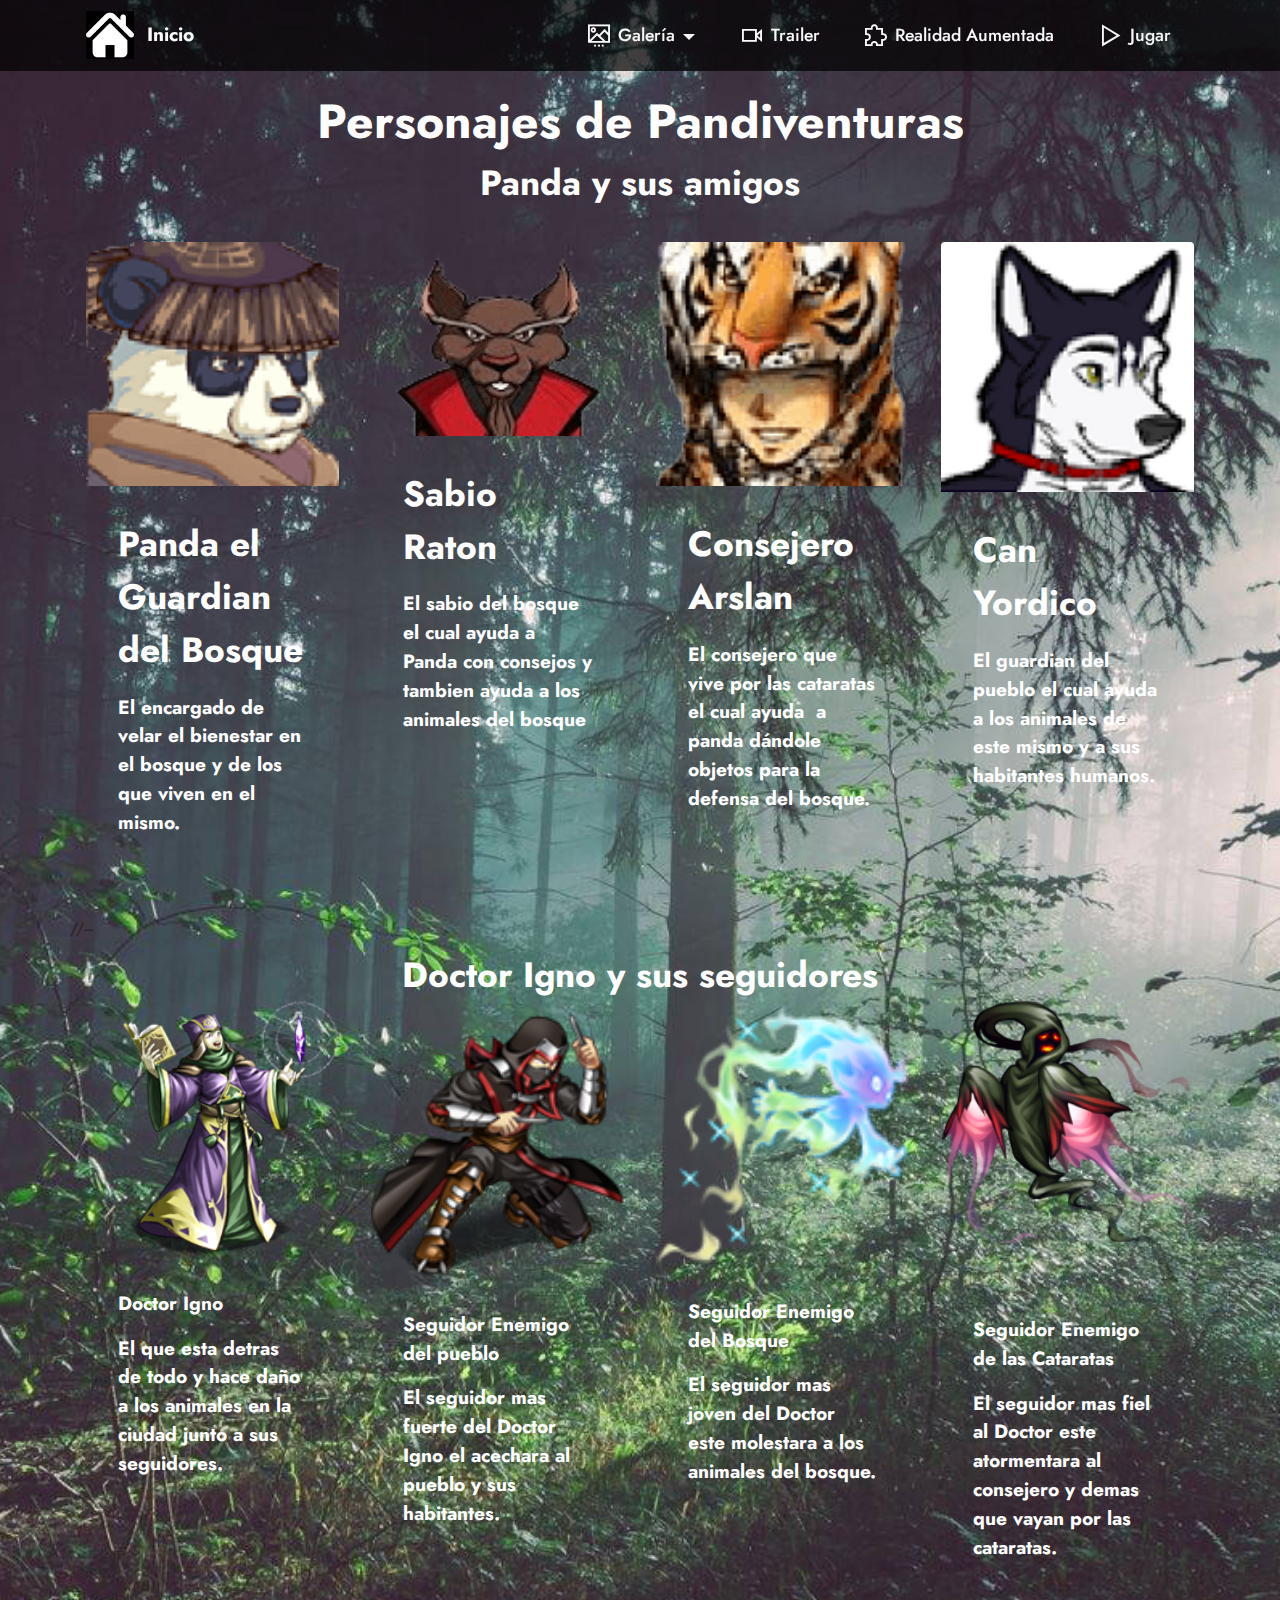
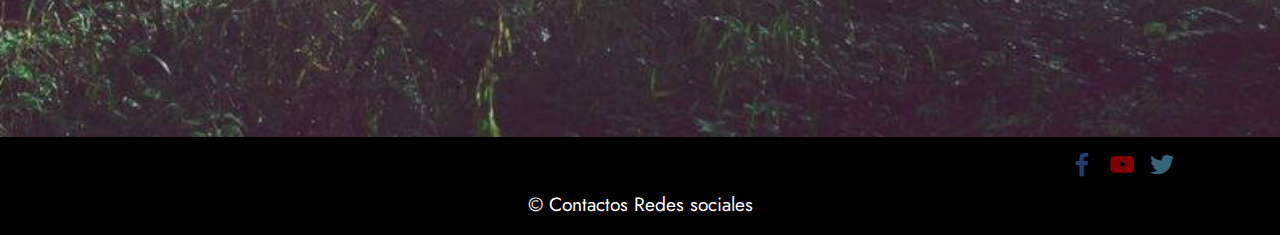
==== commit 52fa8980: "Add files via upload" ====
--- a/page1.html
+++ b/page1.html
@@ -1,233 +1,233 @@
-<!DOCTYPE html>
-<html  >
-<head>
-  <!-- Site made with Mobirise Website Builder v5.4.1, https://mobirise.com -->
-  <meta charset="UTF-8">
-  <meta http-equiv="X-UA-Compatible" content="IE=edge">
-  <meta name="generator" content="Mobirise v5.4.1, mobirise.com">
-  <meta name="viewport" content="width=device-width, initial-scale=1, minimum-scale=1">
-  <link rel="shortcut icon" href="assets/images/image-96x96.jpg" type="image/x-icon">
-  <meta name="description" content="">
-  
-  
-  <title>Pandiventuras</title>
-  <link rel="stylesheet" href="assets/web/assets/mobirise-icons2/mobirise2.css">
-  <link rel="stylesheet" href="assets/bootstrap/css/bootstrap.min.css">
-  <link rel="stylesheet" href="assets/bootstrap/css/bootstrap-grid.min.css">
-  <link rel="stylesheet" href="assets/bootstrap/css/bootstrap-reboot.min.css">
-  <link rel="stylesheet" href="assets/dropdown/css/style.css">
-  <link rel="stylesheet" href="assets/socicon/css/styles.css">
-  <link rel="stylesheet" href="assets/theme/css/style.css">
-  <link rel="preload" href="https://fonts.googleapis.com/css?family=Jost:100,200,300,400,500,600,700,800,900,100i,200i,300i,400i,500i,600i,700i,800i,900i&display=swap" as="style" onload="this.onload=null;this.rel='stylesheet'">
-  <noscript><link rel="stylesheet" href="https://fonts.googleapis.com/css?family=Jost:100,200,300,400,500,600,700,800,900,100i,200i,300i,400i,500i,600i,700i,800i,900i&display=swap"></noscript>
-  <link rel="preload" as="style" href="assets/mobirise/css/mbr-additional.css"><link rel="stylesheet" href="assets/mobirise/css/mbr-additional.css" type="text/css">
-  
-  
-  
-  
-</head>
-<body>
-  
-  <section data-bs-version="5.1" class="gallery3 cid-sPT4gnPFCT" id="gallery3-10">
-    
-    
-    <div class="container">
-        <div class="mbr-section-head">
-            <h4 class="mbr-section-title mbr-fonts-style align-center mb-0 display-2">
-                <strong>Personajes de Pandiventuras</strong><br></h4>
-            <h5 class="mbr-section-subtitle mbr-fonts-style align-center mb-0 mt-2 display-5"><b>Panda y sus amigos</b></h5>
-        </div>
-        <div class="row mt-4">
-            
-            <div class="item features-image сol-12 col-md-6 col-lg-3 active">
-                <div class="item-wrapper">
-                    <div class="item-img">
-                        <img src="assets/images/pandar-removebg-preview-120x116.png" alt="" data-slide-to="1" data-bs-slide-to="1">
-                    </div>
-                    <div class="item-content">
-                        <h5 class="item-title mbr-fonts-style display-5">
-                            <strong>Panda el Guardian del Bosque</strong></h5>
-                        
-                        <p class="mbr-text mbr-fonts-style mt-3 display-7"><strong>El encargado de velar el bienestar en el bosque y de los que viven en el mismo.</strong></p>
-                    </div>
-                    
-                </div>
-            </div>
-            <div class="item features-image сol-12 col-md-6 col-lg-3">
-                <div class="item-wrapper">
-                    <div class="item-img">
-                        <img src="assets/images/images-removebg-preview-125x96.png" alt="" data-slide-to="2" data-bs-slide-to="2">
-                    </div>
-                    <div class="item-content">
-                        <h5 class="item-title mbr-fonts-style display-5"><strong>Sabio Raton</strong></h5>
-                        
-                        <p class="mbr-text mbr-fonts-style mt-3 display-7"><strong>
-                            El sabio del bosque el cual ayuda a Panda con consejos y tambien ayuda a los animales del bosque</strong></p>
-                    </div>
-                    
-                </div>
-            </div>
-            <div class="item features-image сol-12 col-md-6 col-lg-3">
-                <div class="item-wrapper">
-                    <div class="item-img">
-                        <img src="assets/images/images-2-removebg-preview-removebg-preview-removebg-preview-120x116.png" alt="" title="" data-slide-to="3" data-bs-slide-to="3">
-                    </div>
-                    <div class="item-content">
-                        <h5 class="item-title mbr-fonts-style display-5">
-                            <strong>Consejero Arslan</strong></h5>
-                        
-                        <p class="mbr-text mbr-fonts-style mt-3 display-7"><strong>
-                            El consejero que vive por las cataratas el cual ayuda&nbsp; a panda dándole objetos para la defensa del bosque.</strong></p>
-                    </div>
-                    
-                </div>
-            </div><div class="item features-image сol-12 col-md-6 col-lg-3">
-                <div class="item-wrapper">
-                    <div class="item-img">
-                        <img src="assets/images/can-120x119.png" data-slide-to="0" data-bs-slide-to="0" alt="">
-                    </div>
-                    <div class="item-content">
-                        <h5 class="item-title mbr-fonts-style display-5">
-                            <strong>Can Yordico</strong></h5>
-                        
-                        <p class="mbr-text mbr-fonts-style mt-3 display-7"><strong>El guardian del pueblo el cual ayuda a los animales de este mismo y a sus habitantes humanos.</strong></p>
-                    </div>
-                    
-                </div>
-            </div>
-			
-			
-			//---
-			
-			<h5 class="mbr-section-subtitle mbr-fonts-style align-center mb-0 mt-2 display-5"><b>Doctor Igno y sus seguidores</b></h5>
-			<div class="item features-image сol-12 col-md-6 col-lg-3 active">
-                <div class="item-wrapper">
-                    <div class="item-img">
-                        <img src="assets/images/Fanatic.png" alt="" data-slide-to="1" data-bs-slide-to="1">
-                    </div>
-                    <div class="item-content">
-                        <h5 class="item-title mbr-fonts-style display-7">
-                            <strong><b>Doctor Igno</b></strong></h5>
-                        
-                        <p class="mbr-text mbr-fonts-style mt-3 display-7"><b>El que esta detras de todo y hace daño a los animales en la ciudad junto a sus seguidores.</b></p>
-                    </div>
-                    
-                </div>
-            </div>
-			<div class="item features-image сol-12 col-md-6 col-lg-3 active">
-                <div class="item-wrapper">
-                    <div class="item-img">
-                        <img src="assets/images/d.png" alt="" data-slide-to="1" data-bs-slide-to="1">
-                    </div>
-                    <div class="item-content">
-                        <h5 class="item-title mbr-fonts-style display-7">
-                            <strong><b>Seguidor Enemigo del pueblo</b></strong></h5>
-                        
-                        <p class="mbr-text mbr-fonts-style mt-3 display-7"><b>El seguidor mas fuerte del Doctor Igno el acechara al pueblo y sus habitantes.</b></p>
-                    </div>
-                    
-                </div>
-            </div>
-			<div class="item features-image сol-12 col-md-6 col-lg-3 active">
-                <div class="item-wrapper">
-                    <div class="item-img">
-                        <img src="assets/images/Willowisp.png" alt="" data-slide-to="1" data-bs-slide-to="1">
-                    </div>
-                    <div class="item-content">
-                        <h5 class="item-title mbr-fonts-style display-7">
-                            <strong>Seguidor Enemigo del Bosque</strong></h5>
-                        
-                        <p class="mbr-text mbr-fonts-style mt-3 display-7"><b>El seguidor mas joven del Doctor este molestara a los animales del bosque.</b></p>
-                    </div>
-                    
-                </div>
-            </div>
-			<div class="item features-image сol-12 col-md-6 col-lg-3 active">
-                <div class="item-wrapper">
-                    <div class="item-img">
-                        <img src="assets/images/Ghost.png" alt="" data-slide-to="1" data-bs-slide-to="1">
-                    </div>
-                    <div class="item-content">
-                        <h5 class="item-title mbr-fonts-style display-7">
-                            <strong>Seguidor Enemigo de las Cataratas</strong></h5>
-                        
-                        <p class="mbr-text mbr-fonts-style mt-3 display-7"><b>El seguidor mas fiel al Doctor este atormentara al consejero y demas que vayan por las cataratas.</p>
-                    </div>
-                    
-                </div>
-            </div>
-        </div>
-    </div>
-</section>
-
-<section data-bs-version="5.1" class="footer3 cid-s48P1Icc8J" once="footers" id="footer3-y">
-
-    
-
-    
-
-    <div class="container">
-        <div class="media-container-row align-center mbr-white">
-            
-            <div class="row social-row">
-                <div class="social-list align-right pb-2">
-                    
-                    
-                    
-                    
-                    
-                    
-                <div class="soc-item">
-                        <a href="https://www.facebook.com/franzfreddy.laricoluque/" target="_blank">
-                            <span class="mbr-iconfont mbr-iconfont-social socicon-facebook socicon" style="color: rgb(68, 121, 217); fill: rgb(68, 121, 217);"></span>
-                        </a>
-                    </div><div class="soc-item">
-                        <a href="https://www.youtube.com/channel/UC-GxKUowed4DfqnTuf-O8RA/videos" target="_blank">
-                            <span class="mbr-iconfont mbr-iconfont-social socicon-youtube socicon" style="color: rgb(255, 0, 0); fill: rgb(255, 0, 0);"></span>
-                        </a>
-                    </div><div class="soc-item">
-                        <a href="https://twitter.com/Franzlarico1" target="_blank">
-                            <span class="mbr-iconfont mbr-iconfont-social socicon-twitter socicon" style="color: rgb(110, 199, 242); fill: rgb(110, 199, 242);"></span>
-                        </a>
-                    </div></div>
-            </div>
-            <div class="row row-copirayt">
-                <p class="mbr-text mb-0 mbr-fonts-style mbr-white align-center display-7">
-                    © Contactos Redes sociales</p>
-            </div>
-        </div>
-    </div>
-</section>
-
-<section data-bs-version="5.1" class="menu menu2 cid-sMTBB9l7pf" once="menu" id="menu2-z">
-    
-    <nav class="navbar navbar-dropdown navbar-fixed-top navbar-expand-lg">
-        <div class="container">
-            <div class="navbar-brand">
-                <span class="navbar-logo">
-                    <a href="index.html">
-                        <img src="assets/images/image-96x96.jpg" alt="" style="height: 3rem;">
-                    </a>
-                </span>
-                <span class="navbar-caption-wrap"><a class="navbar-caption text-white text-primary display-7" href="index.html">Inicio</a></span>
-            </div>
-            <button class="navbar-toggler" type="button" data-toggle="collapse" data-bs-toggle="collapse" data-target="#navbarSupportedContent" data-bs-target="#navbarSupportedContent" aria-controls="navbarNavAltMarkup" aria-expanded="false" aria-label="Toggle navigation">
-                <div class="hamburger">
-                    <span></span>
-                    <span></span>
-                    <span></span>
-                    <span></span>
-                </div>
-            </button>
-            <div class="collapse navbar-collapse" id="navbarSupportedContent">
-                <ul class="navbar-nav nav-dropdown nav-right" data-app-modern-menu="true"><li class="nav-item dropdown"><a class="nav-link link text-white text-primary dropdown-toggle display-4" href="#" data-toggle="dropdown-submenu" data-bs-toggle="dropdown" data-bs-auto-close="outside" aria-expanded="false"><span class="mobi-mbri mobi-mbri-image-slider mbr-iconfont mbr-iconfont-btn"></span>Galería</a><div class="dropdown-menu" aria-labelledby="dropdown-undefined"><a class="text-white text-primary dropdown-item display-4" href="page1.html">Personajes</a><a class="text-white text-primary dropdown-item display-4" href="page4.html">Escenarios</a></div></li><li class="nav-item"><a class="nav-link link text-white text-primary display-4" href="page2.html"><span class="mobi-mbri mobi-mbri-video mbr-iconfont mbr-iconfont-btn"></span>Trailer</a></li><li class="nav-item"><a class="nav-link link text-white text-primary display-4" href="page3.html"><span class="mobi-mbri mobi-mbri-extension mbr-iconfont mbr-iconfont-btn"></span>Realidad Aumentada</a></li><li class="nav-item"><a class="nav-link link text-white text-primary display-4" href="page5.html"><span class="mobi-mbri mobi-mbri-play mbr-iconfont mbr-iconfont-btn"></span>Jugar</a></li></ul>
-                
-                
-            </div>
-        </div>
-    </nav>
-</section><section style="background-color: #fff; font-family: -apple-system, BlinkMacSystemFont, 'Segoe UI', 'Roboto', 'Helvetica Neue', Arial, sans-serif; color:#aaa; font-size:12px; padding: 0; align-items: center; display: flex;"><p style="flex: 0 0 auto; margin:0; padding-right:1rem;">Designed with <a href="https://mobirise.site/b" style="color:#aaa;">Mobirise</a> web templates</p></section><script src="assets/bootstrap/js/bootstrap.bundle.min.js"></script>  <script src="assets/smoothscroll/smooth-scroll.js"></script>  <script src="assets/ytplayer/index.js"></script>  <script src="assets/dropdown/js/navbar-dropdown.js"></script>  <script src="assets/theme/js/script.js"></script>  
-  
-  
-</body>
+<!DOCTYPE html>
+<html  >
+<head>
+  <!-- Site made with Mobirise Website Builder v5.4.1, https://mobirise.com -->
+  <meta charset="UTF-8">
+  <meta http-equiv="X-UA-Compatible" content="IE=edge">
+  <meta name="generator" content="Mobirise v5.4.1, mobirise.com">
+  <meta name="viewport" content="width=device-width, initial-scale=1, minimum-scale=1">
+  <link rel="shortcut icon" href="assets/images/image-96x96.jpg" type="image/x-icon">
+  <meta name="description" content="">
+  
+  
+  <title>Pandiventuras</title>
+  <link rel="stylesheet" href="assets/web/assets/mobirise-icons2/mobirise2.css">
+  <link rel="stylesheet" href="assets/bootstrap/css/bootstrap.min.css">
+  <link rel="stylesheet" href="assets/bootstrap/css/bootstrap-grid.min.css">
+  <link rel="stylesheet" href="assets/bootstrap/css/bootstrap-reboot.min.css">
+  <link rel="stylesheet" href="assets/dropdown/css/style.css">
+  <link rel="stylesheet" href="assets/socicon/css/styles.css">
+  <link rel="stylesheet" href="assets/theme/css/style.css">
+  <link rel="preload" href="https://fonts.googleapis.com/css?family=Jost:100,200,300,400,500,600,700,800,900,100i,200i,300i,400i,500i,600i,700i,800i,900i&display=swap" as="style" onload="this.onload=null;this.rel='stylesheet'">
+  <noscript><link rel="stylesheet" href="https://fonts.googleapis.com/css?family=Jost:100,200,300,400,500,600,700,800,900,100i,200i,300i,400i,500i,600i,700i,800i,900i&display=swap"></noscript>
+  <link rel="preload" as="style" href="assets/mobirise/css/mbr-additional.css"><link rel="stylesheet" href="assets/mobirise/css/mbr-additional.css" type="text/css">
+  
+  
+  
+  
+</head>
+<body>
+  
+  <section data-bs-version="5.1" class="gallery3 cid-sPT4gnPFCT" id="gallery3-10">
+    
+    
+    <div class="container">
+        <div class="mbr-section-head">
+            <h4 class="mbr-section-title mbr-fonts-style align-center mb-0 display-2">
+                <strong>Personajes de Pandiventuras</strong><br></h4>
+            <h5 class="mbr-section-subtitle mbr-fonts-style align-center mb-0 mt-2 display-5"><b>Panda y sus amigos</b></h5>
+        </div>
+        <div class="row mt-4">
+            
+            <div class="item features-image сol-12 col-md-6 col-lg-3 active">
+                <div class="item-wrapper">
+                    <div class="item-img">
+                        <img src="assets/images/pandar-removebg-preview-120x116.png" alt="" data-slide-to="1" data-bs-slide-to="1">
+                    </div>
+                    <div class="item-content">
+                        <h5 class="item-title mbr-fonts-style display-5">
+                            <strong>Panda el Guardian del Bosque</strong></h5>
+                        
+                        <p class="mbr-text mbr-fonts-style mt-3 display-7"><strong>El encargado de velar el bienestar en el bosque y de los que viven en el mismo.</strong></p>
+                    </div>
+                    
+                </div>
+            </div>
+            <div class="item features-image сol-12 col-md-6 col-lg-3">
+                <div class="item-wrapper">
+                    <div class="item-img">
+                        <img src="assets/images/images-removebg-preview-125x96.png" alt="" data-slide-to="2" data-bs-slide-to="2">
+                    </div>
+                    <div class="item-content">
+                        <h5 class="item-title mbr-fonts-style display-5"><strong>Sabio Raton</strong></h5>
+                        
+                        <p class="mbr-text mbr-fonts-style mt-3 display-7"><strong>
+                            El sabio del bosque el cual ayuda a Panda con consejos y tambien ayuda a los animales del bosque</strong></p>
+                    </div>
+                    
+                </div>
+            </div>
+            <div class="item features-image сol-12 col-md-6 col-lg-3">
+                <div class="item-wrapper">
+                    <div class="item-img">
+                        <img src="assets/images/images-2-removebg-preview-removebg-preview-removebg-preview-120x116.png" alt="" title="" data-slide-to="3" data-bs-slide-to="3">
+                    </div>
+                    <div class="item-content">
+                        <h5 class="item-title mbr-fonts-style display-5">
+                            <strong>Consejero Arslan</strong></h5>
+                        
+                        <p class="mbr-text mbr-fonts-style mt-3 display-7"><strong>
+                            El consejero que vive por las cataratas el cual ayuda&nbsp; a panda dándole objetos para la defensa del bosque.</strong></p>
+                    </div>
+                    
+                </div>
+            </div><div class="item features-image сol-12 col-md-6 col-lg-3">
+                <div class="item-wrapper">
+                    <div class="item-img">
+                        <img src="assets/images/can-120x119.png" data-slide-to="0" data-bs-slide-to="0" alt="">
+                    </div>
+                    <div class="item-content">
+                        <h5 class="item-title mbr-fonts-style display-5">
+                            <strong>Can Yordico</strong></h5>
+                        
+                        <p class="mbr-text mbr-fonts-style mt-3 display-7"><strong>El guardian del pueblo el cual ayuda a los animales de este mismo y a sus habitantes humanos.</strong></p>
+                    </div>
+                    
+                </div>
+            </div>
+			
+			
+			//---
+			
+			<h5 class="mbr-section-subtitle mbr-fonts-style align-center mb-0 mt-2 display-5"><b>Doctor Igno y sus seguidores</b></h5>
+			<div class="item features-image сol-12 col-md-6 col-lg-3 active">
+                <div class="item-wrapper">
+                    <div class="item-img">
+                        <img src="assets/images/Fanatic.png" alt="" data-slide-to="1" data-bs-slide-to="1">
+                    </div>
+                    <div class="item-content">
+                        <h5 class="item-title mbr-fonts-style display-7">
+                            <strong><b>Doctor Igno</b></strong></h5>
+                        
+                        <p class="mbr-text mbr-fonts-style mt-3 display-7"><b>El que esta detras de todo y hace daño a los animales en la ciudad junto a sus seguidores.</b></p>
+                    </div>
+                    
+                </div>
+            </div>
+			<div class="item features-image сol-12 col-md-6 col-lg-3 active">
+                <div class="item-wrapper">
+                    <div class="item-img">
+                        <img src="assets/images/d.png" alt="" data-slide-to="1" data-bs-slide-to="1">
+                    </div>
+                    <div class="item-content">
+                        <h5 class="item-title mbr-fonts-style display-7">
+                            <strong><b>Seguidor Enemigo del pueblo</b></strong></h5>
+                        
+                        <p class="mbr-text mbr-fonts-style mt-3 display-7"><b>El seguidor mas fuerte del Doctor Igno el acechara al pueblo y sus habitantes.</b></p>
+                    </div>
+                    
+                </div>
+            </div>
+			<div class="item features-image сol-12 col-md-6 col-lg-3 active">
+                <div class="item-wrapper">
+                    <div class="item-img">
+                        <img src="assets/images/Willowisp.png" alt="" data-slide-to="1" data-bs-slide-to="1">
+                    </div>
+                    <div class="item-content">
+                        <h5 class="item-title mbr-fonts-style display-7">
+                            <strong>Seguidor Enemigo del Bosque</strong></h5>
+                        
+                        <p class="mbr-text mbr-fonts-style mt-3 display-7"><b>El seguidor mas joven del Doctor este molestara a los animales del bosque.</b></p>
+                    </div>
+                    
+                </div>
+            </div>
+			<div class="item features-image сol-12 col-md-6 col-lg-3 active">
+                <div class="item-wrapper">
+                    <div class="item-img">
+                        <img src="assets/images/Ghost.png" alt="" data-slide-to="1" data-bs-slide-to="1">
+                    </div>
+                    <div class="item-content">
+                        <h5 class="item-title mbr-fonts-style display-7">
+                            <strong>Seguidor Enemigo de las Cataratas</strong></h5>
+                        
+                        <p class="mbr-text mbr-fonts-style mt-3 display-7"><b>El seguidor mas fiel al Doctor este atormentara al consejero y demas que vayan por las cataratas.</p>
+                    </div>
+                    
+                </div>
+            </div>
+        </div>
+    </div>
+</section>
+
+<section data-bs-version="5.1" class="footer3 cid-s48P1Icc8J" once="footers" id="footer3-y">
+
+    
+
+    
+
+    <div class="container">
+        <div class="media-container-row align-center mbr-white">
+            
+            <div class="row social-row">
+                <div class="social-list align-right pb-2">
+                    
+                    
+                    
+                    
+                    
+                    
+                <div class="soc-item">
+                        <a href="https://www.facebook.com/franzfreddy.laricoluque/" target="_blank">
+                            <span class="mbr-iconfont mbr-iconfont-social socicon-facebook socicon" style="color: rgb(68, 121, 217); fill: rgb(68, 121, 217);"></span>
+                        </a>
+                    </div><div class="soc-item">
+                        <a href="https://www.youtube.com/channel/UC-GxKUowed4DfqnTuf-O8RA/videos" target="_blank">
+                            <span class="mbr-iconfont mbr-iconfont-social socicon-youtube socicon" style="color: rgb(255, 0, 0); fill: rgb(255, 0, 0);"></span>
+                        </a>
+                    </div><div class="soc-item">
+                        <a href="https://twitter.com/Franzlarico1" target="_blank">
+                            <span class="mbr-iconfont mbr-iconfont-social socicon-twitter socicon" style="color: rgb(110, 199, 242); fill: rgb(110, 199, 242);"></span>
+                        </a>
+                    </div></div>
+            </div>
+            <div class="row row-copirayt">
+                <p class="mbr-text mb-0 mbr-fonts-style mbr-white align-center display-7">
+                    © Contactos Redes sociales</p>
+            </div>
+        </div>
+    </div>
+</section>
+
+<section data-bs-version="5.1" class="menu menu2 cid-sMTBB9l7pf" once="menu" id="menu2-z">
+    
+    <nav class="navbar navbar-dropdown navbar-fixed-top navbar-expand-lg">
+        <div class="container">
+            <div class="navbar-brand">
+                <span class="navbar-logo">
+                    <a href="index.html">
+                        <img src="assets/images/image-96x96.jpg" alt="" style="height: 3rem;">
+                    </a>
+                </span>
+                <span class="navbar-caption-wrap"><a class="navbar-caption text-white text-primary display-7" href="index.html">Inicio</a></span>
+            </div>
+            <button class="navbar-toggler" type="button" data-toggle="collapse" data-bs-toggle="collapse" data-target="#navbarSupportedContent" data-bs-target="#navbarSupportedContent" aria-controls="navbarNavAltMarkup" aria-expanded="false" aria-label="Toggle navigation">
+                <div class="hamburger">
+                    <span></span>
+                    <span></span>
+                    <span></span>
+                    <span></span>
+                </div>
+            </button>
+            <div class="collapse navbar-collapse" id="navbarSupportedContent">
+                <ul class="navbar-nav nav-dropdown nav-right" data-app-modern-menu="true"><li class="nav-item dropdown"><a class="nav-link link text-white text-primary dropdown-toggle display-4" href="#" data-toggle="dropdown-submenu" data-bs-toggle="dropdown" data-bs-auto-close="outside" aria-expanded="false"><span class="mobi-mbri mobi-mbri-image-slider mbr-iconfont mbr-iconfont-btn"></span>Galería</a><div class="dropdown-menu" aria-labelledby="dropdown-undefined"><a class="text-white text-primary dropdown-item display-4" href="page1.html">Personajes</a><a class="text-white text-primary dropdown-item display-4" href="page4.html">Escenarios</a></div></li><li class="nav-item"><a class="nav-link link text-white text-primary display-4" href="page2.html"><span class="mobi-mbri mobi-mbri-video mbr-iconfont mbr-iconfont-btn"></span>Trailer</a></li><li class="nav-item"><a class="nav-link link text-white text-primary display-4" href="page3.html"><span class="mobi-mbri mobi-mbri-extension mbr-iconfont mbr-iconfont-btn"></span>Realidad Aumentada</a></li><li class="nav-item"><a class="nav-link link text-white text-primary display-4" href="page5.html"><span class="mobi-mbri mobi-mbri-play mbr-iconfont mbr-iconfont-btn"></span>Jugar</a></li></ul>
+                
+                
+            </div>
+        </div>
+    </nav>
+</section><section style="background-color: #fff; font-family: -apple-system, BlinkMacSystemFont, 'Segoe UI', 'Roboto', 'Helvetica Neue', Arial, sans-serif; color:#aaa; font-size:12px; padding: 0; align-items: center; display: flex;"><p style="flex: 0 0 auto; margin:0; padding-right:1rem;"><a href="https://mobirise.site/b" style="color:#aaa;"></a></p></section><script src="assets/bootstrap/js/bootstrap.bundle.min.js"></script>  <script src="assets/smoothscroll/smooth-scroll.js"></script>  <script src="assets/ytplayer/index.js"></script>  <script src="assets/dropdown/js/navbar-dropdown.js"></script>  <script src="assets/theme/js/script.js"></script>  
+  
+  
+</body>
 </html>